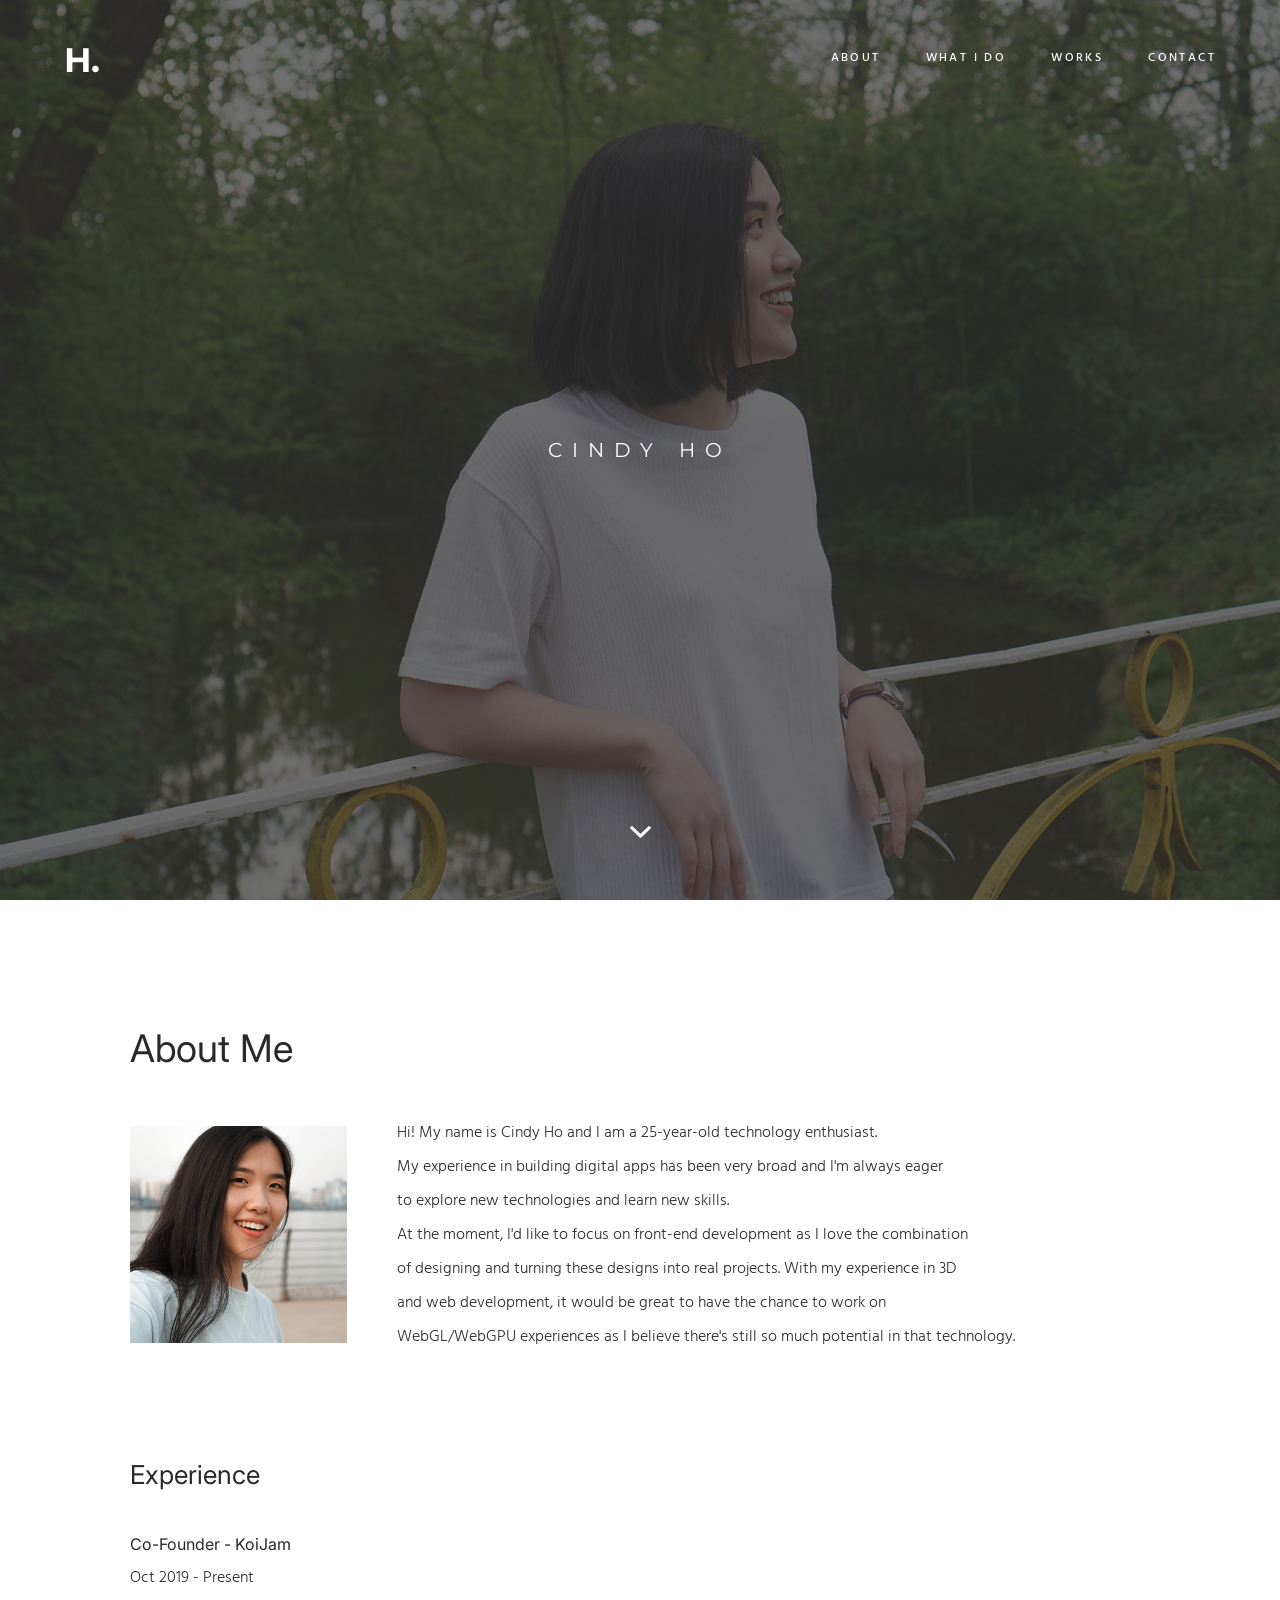
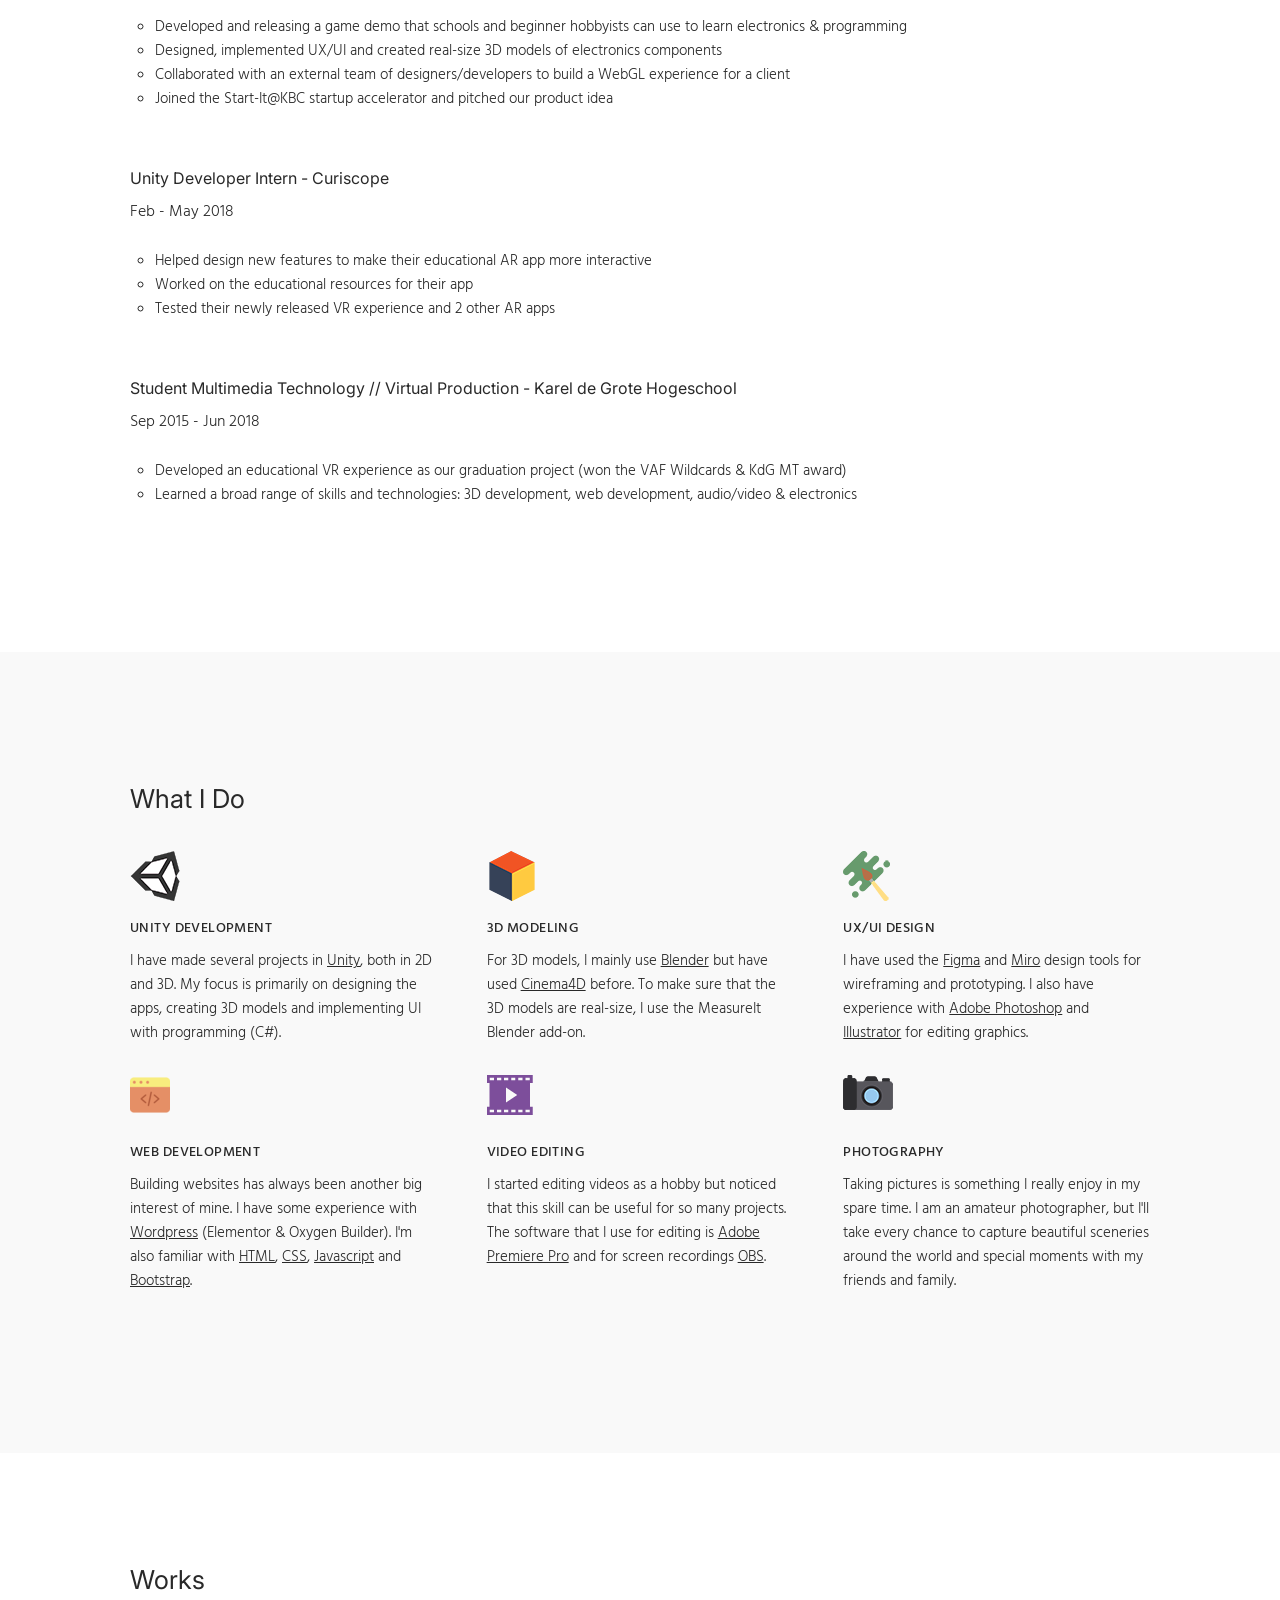
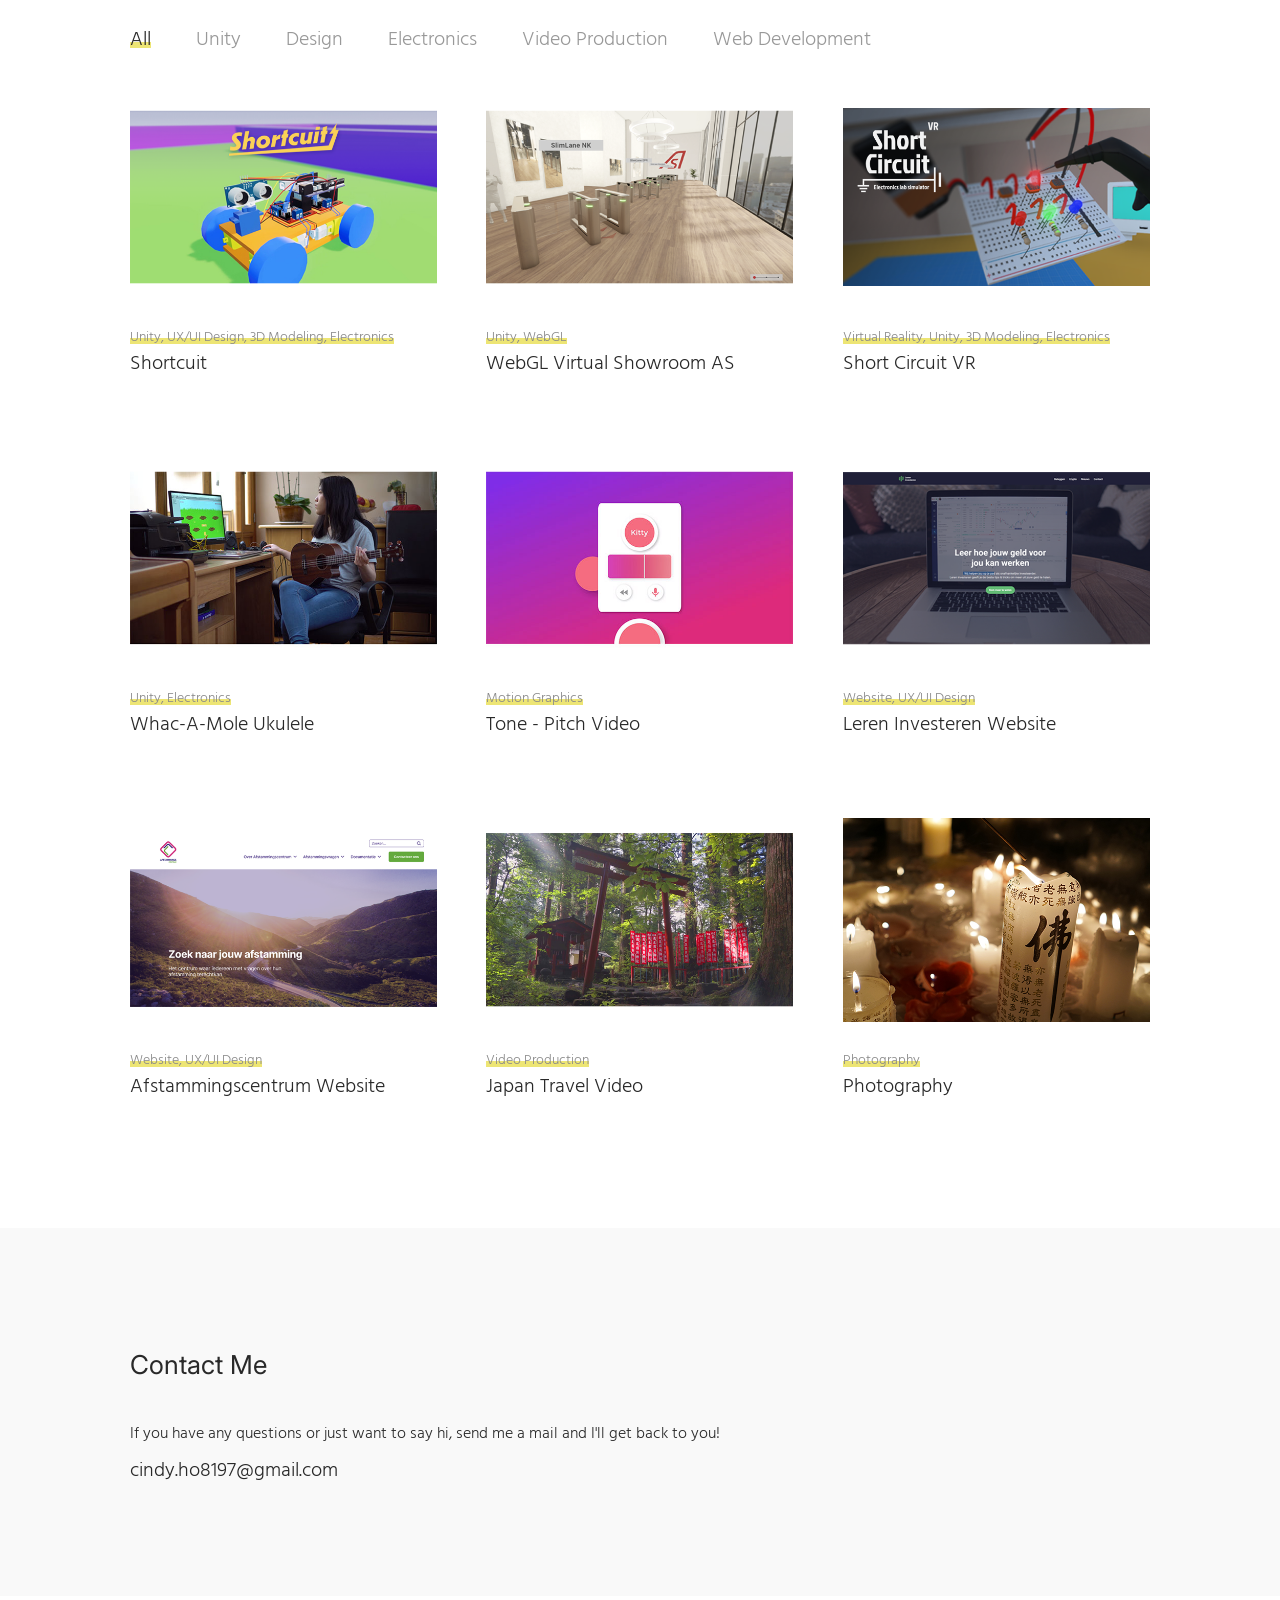
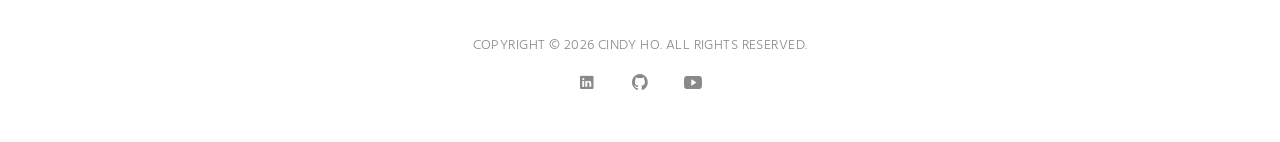
==== index.html @ d9cb97c3 "Edit image names and showroom image size" ====
<!DOCTYPE html>
<html lang="en">
  <head>
    <!-- Block Search indexing -->
    <meta name="robots" content="noindex" />
    <!-- Basic -->
    <meta http-equiv="Content-Type" content="text/html; charset=utf-8" />
    <title>Cindy Ho - Portfolio</title>
    <meta name="description" content="" />
    <meta name="keywords" content="" />

    <!-- Mobile Specific Metas -->
    <meta
      name="viewport"
      content="width=device-width, initial-scale=1, maximum-scale=1, user-scalable=no"
    />

    <!-- Load Fonts -->
    <link
      href="https://fonts.googleapis.com/css?family=Hind:300,400,500,600,700%7CMontserrat:400,700%7CInter:400,500,600,700,800"
      rel="stylesheet"
    />

    <!-- CSS -->
    <link rel="stylesheet" href="css/basic.css" />
    <link rel="stylesheet" href="css/layout.css" />
    <link rel="stylesheet" href="css/blogs.css" />
    <link rel="stylesheet" href="css/ionicons.css" />
    <link rel="stylesheet" href="css/magnific-popup.css" />
    <link rel="stylesheet" href="css/animate.css" />
    <link rel="stylesheet" href="css/carousel.css" />

    <!--[if lt IE 9]>
      <script src="http://css3-mediaqueries-js.googlecode.com/svn/trunk/css3-mediaqueries.js"></script>
      <script src="http://html5shim.googlecode.com/svn/trunk/html5.js"></script>
    <![endif]-->

    <!-- Favicon -->
    <link rel="shortcut icon" href="images/favicons/favicon.ico" />
  </head>

  <body>
    <!-- Page -->
    <div class="page">
      <!-- Preloader -->
      <div class="preloader">
        <div class="centrize full-width">
          <div class="vertical-center">
            <div class="spinner">
              <div class="double-bounce1"></div>
              <div class="double-bounce2"></div>
            </div>
          </div>
        </div>
      </div>

      <header class="header">
        <div class="fw">
          <div class="logo">
            <a href="#">H.</a>
          </div>
          <a href="#" class="menu-btn"><span></span></a>
          <div class="top-menu">
            <ul>
              <li><a href="#about-section">About</a></li>
              <li><a href="#services-section">What I Do</a></li>
              <li><a href="#works-section">Works</a></li>
              <li><a href="#contact-section">Contact</a></li>
            </ul>
            <a href="#" class="close"></a>
          </div>
        </div>
      </header>

      <!-- Container -->
      <div class="container">
        <!-- Section Started -->
        <div class="section started">
          <div
            class="slide"
            style="background-image: url(images/hero-image-overlay.jpg)"
          ></div>
          <div class="centrize full-width">
            <div class="vertical-center">
              <div class="st-title align-center">
                <div>
                  <p style="color: white">Cindy Ho</p>
                </div>
              </div>
            </div>
          </div>
          <a href="#" class="mouse-btn"
            ><i class="icon ion ion-chevron-down"></i
          ></a>
        </div>

        <!-- Section About -->
        <div class="section about align-left" id="about-section">
          <div class="fw">
            <div class="text-box">
              <h1 class="animated">About Me</h1>
            </div>
            <div class="bts">
              <div class="row">
                <div class="col col-m-12 col-t-3 col-d-3">
                  <div class="animated">
                    <img src="images/profile-picture.jpg" class="profile-pic" />
                  </div>
                </div>
                <div class="col col-m-12 col-t-9 col-d-9">
                  <div class="animated">
                    <p>
                      Hi! My name is Cindy Ho and I am a 25-year-old technology
                      enthusiast. <br />My experience in building digital apps
                      has been very broad and I'm always eager <br />
                      to explore new technologies and learn new skills. <br />
                      At the moment, I'd like to focus on front-end development
                      as I love the combination <br />of designing and turning
                      these designs into real projects. With my experience in 3D
                      <br />
                      and web development, it would be great to have the chance
                      to work on <br />WebGL/WebGPU experiences as I believe
                      there's still so much potential in that technology.
                      <!--I believe there's still so much potential in 3D web
                      experiences and I can't wait to see what awesome projects
                      will be created!-->
                    </p>
                    <!--<a href="#" class="btn extra animated" target="_blank">View Resume</a>-->
                  </div>
                </div>
              </div>
            </div>
          </div>
        </div>

        <div class="section align-left" id="experience-section">
          <div class="fw">
            <div class="titles animated">
              <div class="title">Experience</div>
              <div class="experience-block">
                <h6>Co-Founder - KoiJam</h6>
                <p class="experience-year">Oct 2019 - Present</p>
                <ul class="experience-list">
                  <li>
                    Developed and releasing a game demo that schools and
                    beginner hobbyists can use to learn electronics &
                    programming
                  </li>
                  <li>
                    Designed, implemented UX/UI and created real-size 3D models
                    of electronics components
                  </li>
                  <li>
                    Collaborated with an external team of designers/developers
                    to build a WebGL experience for a client
                  </li>
                  <li>
                    Joined the Start-It@KBC startup accelerator and pitched our
                    product idea
                  </li>
                </ul>
              </div>
              <div class="experience-block">
                <h6>Unity Developer Intern - Curiscope</h6>
                <p class="experience-year">Feb - May 2018</p>
                <ul class="experience-list">
                  <li>
                    Helped design new features to make their educational AR app
                    more interactive
                  </li>
                  <li>Worked on the educational resources for their app</li>
                  <li>
                    Tested their newly released VR experience and 2 other AR
                    apps
                  </li>
                </ul>
              </div>
              <div class="experience-block">
                <h6>
                  Student Multimedia Technology // Virtual Production - Karel de
                  Grote Hogeschool
                </h6>
                <p class="experience-year">Sep 2015 - Jun 2018</p>
                <ul class="experience-list">
                  <li>
                    Developed an educational VR experience as our graduation
                    project (won the VAF Wildcards & KdG MT award)
                  </li>
                  <li>
                    Learned a broad range of skills and technologies: 3D
                    development, web development, audio/video & electronics
                  </li>
                </ul>
              </div>
            </div>
          </div>
        </div>

        <!-- Section Services -->
        <div class="section services gray align-left" id="services-section">
          <div class="fw">
            <div class="titles animated">
              <div class="title">What I Do</div>
            </div>
            <div class="row">
              <div class="col col-m-12 col-t-6 col-d-4">
                <div class="service-item animated">
                  <div class="circle"><img src="images/icons/unity.png" /></div>
                  <div class="name">Unity Development</div>
                  <p>
                    I have made several projects in
                    <span class="underline">Unity</span>, both in 2D and 3D. My
                    focus is primarily on designing the apps, creating 3D models
                    and implementing UI with programming (C#).
                  </p>
                </div>
              </div>
              <div class="col col-m-12 col-t-6 col-d-4">
                <div class="service-item animated">
                  <div class="circle"><img src="images/icons/3D.png" /></div>
                  <div class="name">3D Modeling</div>
                  <p>
                    For 3D models, I mainly use
                    <span class="underline">Blender</span> but have used
                    <span class="underline">Cinema4D</span> before. To make sure
                    that the 3D models are real-size, I use the MeasureIt
                    Blender add-on.
                  </p>
                </div>
              </div>
              <div class="col col-m-12 col-t-6 col-d-4">
                <div class="service-item animated">
                  <div class="circle">
                    <img src="images/icons/graphic.png" />
                  </div>
                  <div class="name">UX/UI Design</div>
                  <p>
                    I have used the <span class="underline">Figma</span> and
                    <span class="underline">Miro</span> design tools for
                    wireframing and prototyping. I also have experience with
                    <span class="underline">Adobe Photoshop</span> and
                    <span class="underline">Illustrator</span>
                    for editing graphics.
                  </p>
                </div>
              </div>
              <div class="col col-m-12 col-t-6 col-d-4">
                <div class="service-item animated">
                  <div class="circle">
                    <img src="images/icons/web-development.png" />
                  </div>
                  <div class="name">Web Development</div>
                  <p>
                    Building websites has always been another big interest of
                    mine. I have some experience with
                    <span class="underline">Wordpress</span>
                    (Elementor & Oxygen Builder). I'm also familiar with
                    <span class="underline">HTML</span>,
                    <span class="underline">CSS</span>,
                    <span class="underline">Javascript</span> and
                    <span class="underline">Bootstrap</span>.
                  </p>
                  <br />
                  <br />
                </div>
              </div>
              <div class="col col-m-12 col-t-6 col-d-4">
                <div class="service-item animated">
                  <div class="circle">
                    <img src="images/icons/video-editing.png" />
                  </div>
                  <div class="name">Video Editing</div>
                  <p>
                    I started editing videos as a hobby but noticed that this
                    skill can be useful for so many projects. The software that
                    I use for editing is
                    <span class="underline">Adobe Premiere Pro</span> and for
                    screen recordings <span class="underline">OBS</span>.
                  </p>
                </div>
              </div>
              <div class="col col-m-12 col-t-6 col-d-4">
                <div class="service-item animated">
                  <div class="circle">
                    <img src="images/icons/camera.png" />
                  </div>
                  <div class="name">Photography</div>
                  <p>
                    Taking pictures is something I really enjoy in my spare
                    time. I am an amateur photographer, but I'll take every
                    chance to capture beautiful sceneries around the world and
                    special moments with my friends and family.
                  </p>
                </div>
              </div>
            </div>
          </div>
        </div>

        <!-- Portfolio -->
        <div class="section works align-left" id="works-section">
          <div class="fw">
            <div class="titles animated">
              <div class="title">Works</div>
            </div>
            <div class="filters animated">
              <div class="f_btn active">
                <label
                  ><input
                    type="radio"
                    name="fl_radio"
                    value="box-item"
                  />All</label
                >
              </div>
              <div class="f_btn">
                <label
                  ><input
                    type="radio"
                    name="fl_radio"
                    value="f-unity"
                  />Unity</label
                >
              </div>
              <div class="f_btn">
                <label
                  ><input
                    type="radio"
                    name="fl_radio"
                    value="f-design"
                  />Design</label
                >
              </div>
              <div class="f_btn">
                <label
                  ><input
                    type="radio"
                    name="fl_radio"
                    value="f-electronics"
                  />Electronics</label
                >
              </div>
              <div class="f_btn">
                <label
                  ><input type="radio" name="fl_radio" value="f-video" />Video
                  Production</label
                >
              </div>
              <div class="f_btn">
                <label
                  ><input type="radio" name="fl_radio" value="f-website" />Web
                  Development</label
                >
              </div>
            </div>
            <div class="row box-items">
              <!--Shortcuit-->
              <div
                class="col col-m-12 col-t-5 col-d-4 box-item f-unity f-design f-modeling f-electronics"
              >
                <div class="item animated">
                  <div class="desc">
                    <div class="image">
                      <a href="#popup-shortcuit" class="has-popup"
                        ><img
                          src="images/works/shortcuit-main.png"
                          alt="obstacle avoiding robot car"
                      /></a>
                    </div>
                    <div class="category">
                      Unity, UX/UI Design, 3D Modeling, Electronics
                    </div>
                    <div class="name">
                      <a href="#popup-shortcuit" class="has-popup">Shortcuit</a>
                    </div>
                  </div>
                </div>
                <div id="popup-shortcuit" class="popup-box mfp-fade mfp-hide">
                  <div class="content">
                    <div class="video-container image">
                      <iframe
                        src="https://www.youtube.com/embed/u-RODJyxBW0"
                        frameborder="0"
                      ></iframe>
                    </div>
                    <div class="desc">
                      <div class="category">
                        Unity, UX/UI Design, 3D Modeling, Electronics
                      </div>
                      <h4>Shortcuit</h4>
                      <p>
                        An educational sandbox game to learn electronics and
                        programming. <br />The game simulates electronics and
                        the Arduino microcontroller which allow you to create
                        your own projects virtually. <br />
                        Project is made in Unity and 3D models in Blender.
                      </p>
                      <a
                        href="https://www.kickstarter.com/projects/koijam/shortcuit-game-to-learn-electronics-and-arduino-programming"
                        target="_blank"
                        class="btn-overlay"
                        ><img src="images/icons/link.png" alt="youtube logo"
                      /></a>
                    </div>
                  </div>
                </div>
              </div>

              <!--Showroom AS-->
              <div class="col col-m-12 col-t-5 col-d-4 box-item f-unity">
                <div class="item animated">
                  <div class="desc">
                    <div class="image">
                      <a href="#popup-showroom" class="has-popup"
                        ><img
                          src="images/works/showroom-main-1.png"
                          alt="screenshot of virtual showroom lobby"
                      /></a>
                    </div>
                    <div class="category">Unity, WebGL</div>
                    <div class="name">
                      <a href="#popup-showroom" class="has-popup"
                        >WebGL Virtual Showroom AS</a
                      >
                    </div>
                  </div>
                </div>
                <div id="popup-showroom" class="popup-box mfp-fade mfp-hide">
                  <div class="content">
                    <!-- Start Carousel -->
                    <div class="rslides_container image">
                      <ul class="rslides" id="slider-showroom">
                        <li>
                          <img
                            src="images/works/showroom-1.PNG"
                            alt="lobby of the showroom"
                          />
                        </li>
                        <li>
                          <img
                            src="images/works/showroom-2.PNG"
                            alt="pedestrian products room"
                          />
                        </li>
                        <li>
                          <img
                            src="images/works/showroom-3.PNG"
                            alt="vehicle products"
                          />
                        </li>
                      </ul>
                    </div>
                    <!-- End Carousel -->
                    <div class="desc">
                      <div class="category">Unity, WebGL</div>
                      <h4>WebGL Virtual Showroom AS</h4>
                      <p>
                        Implemented the 3D models, UI and environment of the
                        WebGL experience. Also helped program the security gate
                        interactions.
                      </p>
                      <a
                        href="https://showroom.automatic-systems.com/"
                        target="_blank"
                        class="btn-overlay"
                        ><img src="images/icons/link.png" alt="link logo"
                      /></a>
                    </div>
                  </div>
                </div>
              </div>

              <!--Short Circuit VR-->
              <div
                class="col col-m-12 col-t-5 col-d-4 box-item f-design f-unity f-vr f-modeling f-electronics"
              >
                <div class="item animated">
                  <div class="desc">
                    <div class="image">
                      <a href="#popup-12" class="has-popup"
                        ><img
                          src="images/works/scvr-main.png"
                          alt="short circuit vr main header"
                      /></a>
                    </div>
                    <div class="category">
                      Virtual Reality, Unity, 3D Modeling, Electronics
                    </div>
                    <div class="name">
                      <a href="#popup-12" class="has-popup">Short Circuit VR</a>
                    </div>
                  </div>
                </div>
                <div id="popup-12" class="popup-box mfp-fade mfp-hide">
                  <div class="content">
                    <div class="video-container image">
                      <iframe
                        src="https://www.youtube.com/embed/wRch__qjyVM"
                        frameborder="0"
                        allow="autoplay; encrypted-media"
                        allowfullscreen
                      ></iframe>
                    </div>
                    <div class="desc">
                      <div class="category">
                        Virtual Reality, Unity, 3D Modeling, Electronics
                      </div>
                      <h4>Short Circuit VR</h4>
                      <p>
                        Our final project for my bachelor's degree Mutlimedia
                        Technology. <br />An electronics lab simulator in VR
                        where you can learn basic electronics. <br />This
                        project won the KdG MT Award and VAF Wildcards.
                      </p>
                      <a
                        href="https://www.youtube.com/watch?v=wRch__qjyVM"
                        target="_blank"
                        class="btn-overlay"
                        ><img
                          src="images/icons/youtube.png"
                          alt="youtube link logo"
                      /></a>
                    </div>
                  </div>
                </div>
              </div>

              <!--Whac-a-mole Ukulele-->
              <div
                class="col col-m-12 col-t-5 col-d-4 box-item f-unity f-electronics"
              >
                <div class="item animated">
                  <div class="desc">
                    <div class="image">
                      <a href="#popup-ukulele" class="has-popup"
                        ><img
                          src="images/works/whac-a-mole-ukelele.jpg"
                          alt="whac-a-mole with ukelele as controller"
                      /></a>
                    </div>
                    <div class="category">Unity, Electronics</div>
                    <div class="name">
                      <a href="#popup-ukulele" class="has-popup"
                        >Whac-A-Mole Ukulele</a
                      >
                    </div>
                  </div>
                </div>
                <div id="popup-ukulele" class="popup-box mfp-fade mfp-hide">
                  <div class="content">
                    <div class="video-container image">
                      <iframe
                        src="https://www.youtube.com/embed/qykoBwzMkyo"
                        frameborder="0"
                        allow="autoplay; encrypted-media"
                        allowfullscreen
                      ></iframe>
                    </div>
                    <div class="desc">
                      <div class="category">Unity, Electronics</div>
                      <h4>Whac-A-Mole Ukulele</h4>
                      <p>
                        Project where I use the Arduino UNO and connect it to a
                        whac-a-mole game in Unity. The controller of the game is
                        an ukelele. The Arduino UNO detects the
                        notes(frequencies) of the ukelele and the notes will be
                        used as the input of the game.
                      </p>
                      <a
                        href="https://github.com/cindyho97/whac-a-mole-ukulele"
                        target="_blank"
                        class="btn-overlay"
                        ><img src="images/icons/github.png" alt="github logo"
                      /></a>
                    </div>
                  </div>
                </div>
              </div>

              <!--Tone Pitch Video-->
              <div
                class="col col-m-12 col-t-4 col-d-4 box-item f-design f-video"
              >
                <div class="item animated">
                  <div class="desc">
                    <div class="image">
                      <a href="#popup-tone" class="has-popup"
                        ><img
                          src="images/works/tone.jpg"
                          alt="screenshot of a speech bubble in tone video"
                      /></a>
                    </div>
                    <div class="category">Motion Graphics</div>
                    <div class="name">
                      <a href="#popup-tone" class="has-popup"
                        >Tone - Pitch Video</a
                      >
                    </div>
                  </div>
                </div>
                <div id="popup-tone" class="popup-box mfp-fade mfp-hide">
                  <div class="content">
                    <div class="video-container image">
                      <iframe
                        src="https://www.youtube.com/embed/RYUtJMXjxCU"
                        frameborder="0"
                        allow="autoplay; encrypted-media"
                        allowfullscreen
                      ></iframe>
                    </div>
                    <div class="desc">
                      <div class="category">Motion Graphics</div>
                      <h4>Tone - Pitch Video</h4>
                      <p>
                        A pitch video for our voice based dating app as a part
                        of the Creative Technologies and Entrepeneurship
                        programme. This video is made in After Effects.
                      </p>
                      <a
                        href="https://youtu.be/RYUtJMXjxCU"
                        target="_blank"
                        class="btn-overlay"
                        ><img src="images/icons/youtube.png" alt="youtube logo"
                      /></a>
                    </div>
                  </div>
                </div>
              </div>

              <!--Leren Investeren Website-->
              <div
                class="col col-m-12 col-t-5 col-d-4 box-item f-design f-website"
              >
                <div class="item animated">
                  <div class="desc">
                    <div class="image">
                      <a href="#popup-investeren" class="has-popup"
                        ><img
                          src="images/works/leren-investeren-main-1.png"
                          alt="front page of the mockup"
                      /></a>
                    </div>
                    <div class="category">Website, UX/UI Design</div>
                    <div class="name">
                      <a href="#popup-investeren" class="has-popup"
                        >Leren Investeren Website</a
                      >
                    </div>
                  </div>
                </div>
                <div id="popup-investeren" class="popup-box mfp-fade mfp-hide">
                  <div class="content">
                    <div class="rslides_container image">
                      <ul class="rslides" id="slider-investeren">
                        <li>
                          <img
                            src="images/works/leren-investeren-1.PNG"
                            alt="screenshot of homepage leren investeren website"
                          />
                        </li>
                        <li>
                          <img
                            src="images/works/leren-investeren-2.PNG"
                            alt="screenshot of blog posts with a certain category"
                          />
                        </li>
                        <li>
                          <img
                            src="images/works/leren-investeren-3.PNG"
                            alt="screenshot of blog post page"
                          />
                        </li>
                      </ul>
                    </div>

                    <!-- End Carousel -->
                    <div class="desc">
                      <div class="category">Website, UX/UI Design</div>
                      <h4>Leren Investeren Website</h4>
                      <p>
                        A blog website that has tips to help you start learn
                        investing. This website is made with a blog theme and
                        Elementor. I also did the branding and designing.
                      </p>
                      <a
                        href="https://leren-investeren.com/"
                        target="_blank"
                        class="btn-overlay"
                        ><img
                          src="images/icons/link.png"
                          alt="website link logo"
                      /></a>
                    </div>
                  </div>
                </div>
              </div>

              <!--Afstammingscentrum Website-->
              <div
                class="col col-m-12 col-t-5 col-d-4 box-item f-design f-website"
              >
                <div class="item animated">
                  <div class="desc">
                    <div class="image">
                      <a href="#popup-afstamming" class="has-popup"
                        ><img
                          src="images/works/afstammingscentrum-main.png"
                          alt="front page of the mockup"
                      /></a>
                    </div>
                    <div class="category">Website, UX/UI Design</div>
                    <div class="name">
                      <a href="#popup-afstamming" class="has-popup"
                        >Afstammingscentrum Website</a
                      >
                    </div>
                  </div>
                </div>
                <div id="popup-afstamming" class="popup-box mfp-fade mfp-hide">
                  <div class="content">
                    <div class="rslides_container image">
                      <ul class="rslides" id="slider-afstamming">
                        <li>
                          <img
                            src="images/works/afstammingscentrum-1.PNG"
                            alt="screenshot of homepage part 1"
                          />
                        </li>
                        <li>
                          <img
                            src="images/works/afstammingscentrum-2.PNG"
                            alt="screenshot of homepage part 2"
                          />
                        </li>
                      </ul>
                    </div>

                    <!-- End Carousel -->
                    <div class="desc">
                      <div class="category">Website, UX/UI Design</div>
                      <h4>Afstammingscentrum Website</h4>
                      <p>
                        Created wireframes and mockups of their home page to
                        improve the flow of the website. This prototype is made
                        in Figma.
                      </p>
                      <a
                        href="https://www.figma.com/proto/4nYrZEQ55xbILfiMaD32EV/Wireframes-%26-Mockups?node-id=1015%3A712&scaling=scale-down-width&page-id=1009%3A486&starting-point-node-id=1015%3A712"
                        target="_blank"
                        class="btn-overlay"
                        ><img
                          src="images/icons/link.png"
                          alt="website link logo"
                      /></a>
                    </div>
                  </div>
                </div>
              </div>

              <!--Japan Travel Video-->

              <div class="col col-m-12 col-t-4 col-d-4 box-item f-video">
                <div class="item animated">
                  <div class="desc">
                    <div class="image">
                      <a href="#popup-japan" class="has-popup"
                        ><img
                          src="images/works/japan-video.png"
                          alt="screenshot of a shrine from the japan video"
                      /></a>
                    </div>
                    <div class="category">Video Production</div>
                    <div class="name">
                      <a href="#popup-japan" class="has-popup"
                        >Japan Travel Video</a
                      >
                    </div>
                  </div>
                </div>
                <div id="popup-japan" class="popup-box mfp-fade mfp-hide">
                  <div class="content">
                    <a
                      href="https://www.youtube.com/watch?v=4hWAXAk9aZE"
                      target="_blank"
                    >
                      <div class="image">
                        <img
                          src="images/works/japan-video-youtube.png"
                          alt="thumbnail of japan travel video"
                        />
                      </div>
                    </a>
                    <div class="desc">
                      <div class="category">Video Production</div>
                      <h4>Japan Travel Video</h4>
                      <p>
                        A compilation of my trip with my friends in Japan. I did
                        the color grading and editing in Adobe Premiere Pro.
                      </p>
                      <a
                        href="https://www.youtube.com/4hWAXAk9aZE"
                        target="_blank"
                        class="btn-overlay"
                        ><img src="images/icons/youtube.png" alt="youtube logo"
                      /></a>
                    </div>
                  </div>
                </div>
              </div>

              <!--Photography-->
              <div class="col col-m-12 col-t-5 col-d-4 box-item">
                <div class="item animated">
                  <div class="desc">
                    <div class="image">
                      <a href="#popup-photos" class="has-popup"
                        ><img
                          src="images/works/korea-candles.png"
                          alt="candles that are lit"
                      /></a>
                    </div>
                    <div class="category">Photography</div>
                    <div class="name">
                      <a href="#popup-photos" class="has-popup">Photography</a>
                    </div>
                  </div>
                </div>
                <div id="popup-photos" class="popup-box mfp-fade mfp-hide">
                  <div class="content">
                    <!-- Start Carousel -->
                    <div class="rslides_container image">
                      <ul class="rslides" id="slider-photos">
                        <li>
                          <img
                            src="images/works/barcelona-beach.png"
                            alt="beach in Barcelona"
                          />
                        </li>
                        <li>
                          <img
                            src="images/works/japan-vending-machines.png"
                            alt="vending machines somewhere in Kyoto"
                          />
                        </li>
                        <li>
                          <img
                            src="images/works/korea-candles.png"
                            alt="candles in a Korean Temple"
                          />
                        </li>
                        <li>
                          <img
                            src="images/works/family-shot.png"
                            alt="family shot in Malmedy"
                          />
                        </li>

                        <li>
                          <img
                            src="images/works/giethoorn-netherlands.png"
                            alt="boat trip in Giethoorn Netherlands"
                          />
                        </li>
                        <!--
                        <li>
                          <img
                            src="images/works/croatia-plitvice-lake.png"
                            alt="Lake Plitvice in Croatia"
                          />
                        </li>-->
                      </ul>
                    </div>
                    <!-- End Carousel -->
                    <div class="desc">
                      <div class="category">Photography</div>
                      <h4>Photography</h4>
                      <p>
                        Some pictures that I took with my friends and family.
                        The camera that I use is a Sony Alpha a6300 with a Zeiss
                        16-70mm F/4.0 lens, my baby!
                      </p>
                    </div>
                  </div>
                </div>
              </div>
            </div>
            <div class="clear"></div>
          </div>
        </div>

        <!-- Section Contacts -->

        <div class="section contacts align-left gray" id="contact-section">
          <div class="fw">
            <div class="titles animated">
              <div class="title">Contact Me</div>
              <p>
                If you have any questions or just want to say hi, send me a mail
                and I'll get back to you!
              </p>
              <a href="mailto:cindy.ho8197@gmail.com">cindy.ho8197@gmail.com</a>
            </div>
            <!--
            <div class="contact-form">
              <form id="cform" method="POST">
                <div class="row">
                  <div class="col col-m-12 col-t-6 col-d-6 animated">
                    <div class="value">
                      <input
                        type="text"
                        name="name"
                        placeholder="Name *"
                        id="name"
                      />
                    </div>
                  </div>
                  <div class="col col-m-12 col-t-6 col-d-6 animated">
                    <div class="value">
                      <input
                        type="tel"
                        name="tel"
                        placeholder="Phone"
                        id="phone"
                      />
                    </div>
                  </div>
                  <div class="col col-m-12 col-t-6 col-d-6 animated">
                    <div class="value">
                      <input
                        type="email"
                        name="_replyto"
                        placeholder="Email *"
                        id="email"
                      />
                    </div>
                  </div>
                  <div class="col col-m-12 col-t-6 col-d-6 animated">
                    <div class="value">
                      <input
                        type="text"
                        name="_subject"
                        placeholder="Subject *"
                        id="subject"
                      />
                    </div>
                  </div>
                  <div class="col col-m-12 col-t-12 col-d-12 animated">
                    <div class="value">
                      <textarea
                        name="message"
                        placeholder="Message"
                        id="message"
                      ></textarea>
                    </div>
                  </div>
                  <input type="text" name="_gotcha" style="display: none" />
                  <div class="col col-m-12 col-t-12 col-d-12 animated">
                    <a id="submit-button" class="btn form-input"
                      >SEND MESSAGE</a
                    >
                  </div>
                </div>
              </form>
              <div id="popup" class="alert-success">
                <p>
                  Thanks, your message is sent successfully. I will contact you
                  as soon as possible!
                </p>
              </div>
            </div>
          --></div>
        </div>

        <!-- Footer -->
        <footer class="align-center">
          <div class="copy animated">
            Copyright &copy;
            <script type="text/javascript">
              var d = new Date();
              document.write(d.getFullYear());
            </script>
            Cindy Ho. All rights reserved.
          </div>
          <div class="st-soc animated">
            <a target="blank" href="https://be.linkedin.com/in/cindyho97"
              ><i class="icon ion ion-social-linkedin"></i
            ></a>
            <a target="blank" href="https://github.com/cindyho97"
              ><i class="icon ion ion-social-github"></i
            ></a>
            <a
              target="blank"
              href="https://www.youtube.com/channel/UCq6WkouW_e5Vw1eK9redz6A"
              ><i class="icon ion ion-social-youtube"></i
            ></a>
          </div>
        </footer>
      </div>
    </div>

    <!-- jQuery Scripts -->
    <script src="js/jquery.min.js"></script>
    <script src="js/jquery.validate.js"></script>
    <script src="js/masonry.pkgd.js"></script>
    <script src="js/imagesloaded.pkgd.js"></script>
    <script src="js/masonry-filter.js"></script>
    <script src="js/magnific-popup.js"></script>
    <script src="js/scrollreveal.js"></script>
    <script src="js/jquery.mb.YTPlayer.js"></script>
    <script src="js/particles.js"></script>
    <script src="js/typed.js"></script>
    <script src="js/contact-form.js"></script>

    <!-- Main Scripts -->
    <script src="js/main.js"></script>

    <!-- Image Carousel -->

    <script src="js/responsiveslides.min.js"></script>
    <script src="js/reload-slides-filter.js"></script>
    <script>
      /*Initialize sliders here first -> after filtering reload sliders again (check masonry-filter.js & reload-slides-filter.js*/
      /*Add new slider with #slider+nr > update slides in reload-slides-filter.js as well!*/

      $("#slider-showroom").responsiveSlides({
        auto: false,
        pager: true,
        nav: true,
        speed: 500,
        maxwidth: 800,
        namespace: "centered-btns",
      });

      $("#slider-photos").responsiveSlides({
        auto: false,
        pager: true,
        nav: true,
        speed: 500,
        maxwidth: 800,
        namespace: "centered-btns",
      });

      $("#slider-taiwan").responsiveSlides({
        auto: false,
        pager: true,
        nav: true,
        speed: 500,
        maxwidth: 800,
        namespace: "centered-btns",
      });

      $("#slider-investeren").responsiveSlides({
        auto: false,
        pager: true,
        nav: true,
        speed: 500,
        maxwidth: 800,
        namespace: "centered-btns",
      });

      $("#slider-afstamming").responsiveSlides({
        auto: false,
        pager: true,
        nav: true,
        speed: 500,
        maxwidth: 800,
        namespace: "centered-btns",
      });
    </script>
  </body>
</html>
---- css/basic.css ----
/**
*	Hendrie (HTML)
*	Copyright © Hendrie by beshleyua. All Rights Reserved.
**/

/* TABLE OF CONTENTS
	1. Basic
	2. Container
	3. Columns
	4. Typography
	5. Links
	6. Buttons
	7. Preloader
	8. Forms
	9. Lists
	10. Code
	11. Tables
	12. Alignment
	13. Text Formating
	14. Blockquote
	15. Animations
    16. Youtube Video
*/

/* 1. Basic */
html {
  margin-right: 0 !important;
}

body {
  margin: 0;
  padding: 0;
  border: none;
  font-family: "Hind", helvetica;
  font-size: 20px;
  color: #898989;
  background: #ffffff;
  line-height: 20px;
  letter-spacing: 0em;
  font-weight: 300;
}

.page {
  position: relative;
  overflow: hidden;
}

* {
  box-sizing: border-box;
  -webkit-box-sizing: border-box;
}

.clear {
  clear: both;
}

/* 2. Container */
.container {
  position: relative;
}

.fw {
  margin: 0 auto;
  position: relative;
  max-width: 1020px;
}

@media (max-width: 1079px) {
  .fw {
    padding: 0 5%;
    max-width: 100%;
  }
}

/* 3. Columns */
.row {
  margin: 0 -25px;
  padding: 0 0 50px 0;
  position: relative;
}

.row:last-child {
  padding: 0;
}

.row .col {
  padding: 0 25px;
}

@media (min-width: 1080px) {
  .row .col.col-d-12,
  .row .col.col-d-11,
  .row .col.col-d-10,
  .row .col.col-d-9,
  .row .col.col-d-8,
  .row .col.col-d-7,
  .row .col.col-d-6,
  .row .col.col-d-5,
  .row .col.col-d-4,
  .row .col.col-d-3,
  .row .col.col-d-2,
  .row .col.col-d-1 {
    float: left;
  }

  .row .col.col-d-12 {
    width: 99.996%;
  }

  .row .col.col-d-11 {
    width: 91.663%;
  }

  .row .col.col-d-10 {
    width: 83.333%;
  }

  .row .col.col-d-9 {
    width: 74.997%;
  }

  .row .col.col-d-8 {
    width: 66.664%;
  }

  .row .col.col-d-7 {
    width: 58.331%;
  }

  .row .col.col-d-6 {
    width: 49.998%;
  }

  .row .col.col-d-5 {
    width: 41.665%;
  }

  .row .col.col-d-4 {
    width: 33.332%;
  }

  .row .col.col-d-3 {
    width: 24.999%;
  }

  .row .col.col-d-2 {
    width: 16.666%;
  }

  .row .col.col-d-1 {
    width: 8.333%;
  }
}

@media (max-width: 1079px) {
  .row .col.col-t-12,
  .row .col.col-t-11,
  .row .col.col-t-10,
  .row .col.col-t-9,
  .row .col.col-t-8,
  .row .col.col-t-7,
  .row .col.col-t-6,
  .row .col.col-t-5,
  .row .col.col-t-4,
  .row .col.col-t-3,
  .row .col.col-t-2,
  .row .col.col-t-1 {
    float: left;
  }

  .row .col.col-t-12 {
    width: 99.996%;
  }

  .row .col.col-t-11 {
    width: 91.663%;
  }

  .row .col.col-t-10 {
    width: 83.333%;
  }

  .row .col.col-t-9 {
    width: 74.997%;
  }

  .row .col.col-t-8 {
    width: 66.664%;
  }

  .row .col.col-t-7 {
    width: 58.331%;
  }

  .row .col.col-t-6 {
    width: 49.998%;
  }

  .row .col.col-t-5 {
    width: 41.665%;
  }

  .row .col.col-t-4 {
    width: 33.332%;
  }

  .row .col.col-t-3 {
    width: 24.999%;
  }

  .row .col.col-t-2 {
    width: 16.666%;
  }

  .row .col.col-t-1 {
    width: 8.333%;
  }
}

@media (max-width: 720px) {
  .row .col.col-m-12,
  .row .col.col-m-11,
  .row .col.col-m-10,
  .row .col.col-m-9,
  .row .col.col-m-8,
  .row .col.col-m-7,
  .row .col.col-m-6,
  .row .col.col-m-5,
  .row .col.col-m-4,
  .row .col.col-m-3,
  .row .col.col-m-2,
  .row .col.col-m-1 {
    float: left;
  }

  .row .col.col-m-12 {
    width: 99.996%;
  }

  .row .col.col-m-11 {
    width: 91.663%;
  }

  .row .col.col-m-10 {
    width: 83.333%;
  }

  .row .col.col-m-9 {
    width: 74.997%;
  }

  .row .col.col-m-8 {
    width: 66.664%;
  }

  .row .col.col-m-7 {
    width: 58.331%;
  }

  .row .col.col-m-6 {
    width: 49.998%;
  }

  .row .col.col-m-5 {
    width: 41.665%;
  }

  .row .col.col-m-4 {
    width: 33.332%;
  }

  .row .col.col-m-3 {
    width: 24.999%;
  }

  .row .col.col-m-2 {
    width: 16.666%;
  }

  .row .col.col-m-1 {
    width: 8.333%;
  }
}

.row:after {
  content: "";
  display: block;
  clear: both;
}

/* 4. Typography */
h1,
h2,
h3,
h4,
h5,
h6 {
  margin: 28px 0;
  font-weight: 400;
  font-family: "Inter", helvetica;
  color: #292929;
}

@media (max-width: 1079px) {
  h1,
  h2,
  h3,
  h4,
  h5,
  h6 {
    margin: 0 0 28px 0;
  }
}

h1 {
  font-size: 38px;
  line-height: 50px;
}

@media (max-width: 1079px) {
  h1 {
    font-size: 28px;
    line-height: 40px;
  }
}

h2 {
  font-size: 32px;
  line-height: 58px;
}

@media (max-width: 1079px) {
  h2 {
    font-size: 30px;
    line-height: 38px;
  }
}

h3 {
  font-size: 28px;
  line-height: 52px;
}

@media (max-width: 1079px) {
  h3 {
    font-size: 26px;
    line-height: 33px;
  }
}

h4 {
  font-size: 24px;
  line-height: 46px;
}

@media (max-width: 1079px) {
  h4 {
    font-size: 26px;
    line-height: 34px;
  }
}

h5 {
  font-size: 20px;
  line-height: 40px;
}

@media (max-width: 1079px) {
  h5 {
    font-size: 20px;
    line-height: 28px;
  }
}

h6 {
  font-size: 18px;
  line-height: 34px;
}

@media (max-width: 1079px) {
  h6 {
    font-size: 14px;
    line-height: 22px;
  }
}

p {
  margin: 25px 0;
  padding: 0;
  font-size: 20px;
  color: #292929;
  line-height: 34px;
}

#contact-section p {
  font-size: 16px;
  margin-top: 0;
  margin-bottom: 10px;
}

@media (max-width: 1079px) {
  p {
    font-size: 17px;
    line-height: 30px;
  }
}

strong {
  font-weight: 500;
  color: #292929;
}

/* 5. Links */
a {
  color: #292929;
  text-decoration: none;
  opacity: 1;
  outline: none;
}

a:hover {
  text-decoration: none;
}

/* 6. Buttons */
a.btn,
.btn {
  padding: 2px 0 0 0;
  display: inline-block;
  vertical-align: top;
  font-size: 12px;
  color: #292929;
  letter-spacing: 0.2em;
  font-weight: 500;
  line-height: 12px;
  text-transform: uppercase;
  cursor: pointer;
  box-shadow: inset 0 -6px 0 #ede574;
  -moz-box-shadow: inset 0 -6px 0 #ede574;
  -webkit-box-shadow: inset 0 -6px 0 #ede574;
  -khtml-box-shadow: inset 0 -6px 0 #ede574;
  transition: all 0.4s ease 0s;
  -moz-transition: all 0.4s ease 0s;
  -webkit-transition: all 0.4s ease 0s;
  -o-transition: all 0.4s ease 0s;
}

a.btn:hover,
.btn:hover {
  box-shadow: inset 0 -14px 0 #ede574;
  -moz-box-shadow: inset 0 -14px 0 #ede574;
  -webkit-box-shadow: inset 0 -14px 0 #ede574;
  -khtml-box-shadow: inset 0 -14px 0 #ede574;
}
a.btn-overlay:hover,
.btn-overlay:hover {
  opacity: 0.75;
}

/* 7. Preloader */
.preloader {
  position: fixed;
  top: 0;
  left: 0;
  width: 100%;
  height: 100%;
  text-align: center;
  background: #ffffff;
  z-index: 1000;
}

.preloader .spinner {
  width: 40px;
  height: 40px;
  display: inline-block;
  position: relative;
}

.preloader .spinner .double-bounce1,
.preloader .spinner .double-bounce2 {
  width: 100%;
  height: 100%;
  background: #ede574;
  opacity: 0.8;
  position: absolute;
  top: 0;
  left: 0;
  -webkit-animation: sk-bounce 2s infinite ease-in-out;
  animation: sk-bounce 2s infinite ease-in-out;
  border-radius: 50%;
  -moz-border-radius: 50%;
  -webkit-border-radius: 50%;
  -khtml-border-radius: 50%;
}

.preloader .spinner .double-bounce2 {
  -webkit-animation-delay: -1s;
  animation-delay: -1s;
}

/* 8. Forms */
input,
textarea,
button {
  margin: 0 0 25px 0;
  padding: 0;
  display: block;
  width: 100%;
  height: 48px;
  font-size: 14px;
  color: #292929;
  letter-spacing: 0.03em;
  font-weight: 500;
  -webkit-appearance: none;
  -moz-appearance: none;
  resize: none;
  outline: 0;
  background: none;
  border: none;
  border-bottom: 1px solid rgba(0, 0, 0, 0.1);
  transition: all 0.4s ease 0s;
  -moz-transition: all 0.4s ease 0s;
  -webkit-transition: all 0.4s ease 0s;
  -o-transition: all 0.4s ease 0s;
}

input:focus,
textarea:focus,
button:focus {
  color: #292929;
  border-bottom: 1px solid #292929;
}

textarea {
  margin: 0 0 35px 0;
  padding: 20px 0;
  height: 120px;
}

button {
  width: auto;
  display: inline-block;
  vertical-align: top;
  border: none;
  cursor: pointer;
}

label,
legend {
  display: block;
  padding-bottom: 10px;
  font-family: "Hind", helvetica;
  font-size: 20px;
}

fieldset {
  border-width: 0;
  padding: 0;
}

input[type="checkbox"],
input[type="radio"] {
  display: inline;
}

::-webkit-input-placeholder {
  color: #898989;
}

:-moz-placeholder {
  color: #898989;
}

::-moz-placeholder {
  color: #898989;
}

:-ms-input-placeholder {
  color: #898989;
}

input:focus::-webkit-input-placeholder,
textarea:focus::-webkit-input-placeholder {
  color: #292929;
}

input:focus:-moz-placeholder,
textarea:focus:-moz-placeholder {
  color: #292929;
}

input:focus::-moz-placeholder,
textarea:focus::-moz-placeholder {
  color: #292929;
}

input:focus:-ms-input-placeholder,
textarea:focus:-ms-input-placeholder {
  color: #292929;
}

label.error {
  display: none !important;
}

input.error::-moz-placeholder,
textarea.error::-moz-placeholder {
  color: red;
}

input.error:-moz-placeholder,
textarea.error:-moz-placeholder {
  color: red;
}

input.error:-ms-input-placeholder,
textarea.error:-ms-input-placeholder {
  color: red;
}

input.error::-webkit-input-placeholder,
textarea.error::-webkit-input-placeholder {
  color: red;
}

/* 9. Lists */
ol,
ul {
  list-style: none;
  margin-top: 0px;
  margin-bottom: 0px;
  padding-left: 0px;
}

ul ul,
ul ol,
ol ol,
ol ul {
  margin-bottom: 0px;
}

li {
  margin-bottom: 0px;
}

/* 10. Code */
code {
  background: #f9f9f9;
  font-size: 16px;
  font-family: "Hind", helvetica;
  margin: 20px 0;
  padding: 10px 20px;
}

/* 11. Tables */
table {
  width: 100%;
  margin: 30px 0;
  padding: 0;
  border-collapse: collapse;
}

th {
  font-weight: 500;
  border: none;
  border-bottom: 1px solid #f9f9f9;
  color: #292929;
  padding: 12px 15px;
  text-align: left;
}

td {
  border: none;
  border-bottom: 1px solid #f9f9f9;
  padding: 12px 15px;
  text-align: left;
  color: #898989;
}

/* 12. Alignment */
.align-center {
  text-align: center !important;
}

.align-right {
  text-align: right !important;
}

.align-left {
  text-align: left !important;
}

.pull-right {
  float: right !important;
}

.pull-left {
  float: left !important;
}

.pull-none {
  float: none !important;
}

.full-width {
  max-width: 100% !important;
  width: 100% !important;
}

.full-max-width {
  max-width: 100% !important;
  width: auto !important;
}

.centrize {
  display: table !important;
  table-layout: fixed !important;
  height: 100% !important;
  position: relative !important;
}

.vertical-center {
  display: table-cell !important;
  vertical-align: middle !important;
}

/* 13. Text Formating */
.text-uppercase {
  text-transform: uppercase !important;
}

.text-lowercase {
  text-transform: lowercase !important;
}

.text-capitalize {
  text-transform: capitalize !important;
}

.text-regular {
  font-weight: 400 !important;
}

.text-bold {
  font-weight: 700 !important;
}

.text-italic {
  font-style: italic !important;
}

.underline {
  text-decoration-line: underline;
}

/* 14. Blockquote */
blockquote {
  font-family: "Hind", helvetica;
}

/* 15. Animations */
/* Mouse Button */
@keyframes mouse-anim {
  0% {
    top: 0px;
  }

  50% {
    top: 10px;
  }

  100% {
    top: 0px;
  }
}

/* 16. Youtube Video */
.video-container {
  position: relative;
  padding-bottom: 56.25%;
  padding-top: 30px;
  height: 0;
  overflow: hidden;
}

.video-container iframe,
.video-container object,
.video-container embed {
  position: absolute;
  top: 0;
  left: 0;
  width: 100%;
  height: 100%;
}
---- css/layout.css ----
/**
*	Hendrie (HTML)
*	Copyright © Hendrie by beshleyua. All Rights Reserved.
**/

/* TABLE OF CONTENTS
	1. Header
	2. Section
	3. Started
	4. About
	5. Services
	6. Portfolio
	7. Contacts
	8. Footer
	9. Popups
*/

/* 1. Header */
.header {
  padding: 50px 0;
  position: fixed;
  top: 0;
  left: 0;
  width: 100%;
  z-index: 20;
  opacity: 1;
  visibility: visible;
  transition: all 0.4s ease 0s;
  -moz-transition: all 0.4s ease 0s;
  -webkit-transition: all 0.4s ease 0s;
  -o-transition: all 0.4s ease 0s;
}

.header.filled {
  padding: 35px 0;
  background: #ffffff;
  opacity: 1;
  visibility: visible;
  box-shadow: 0 25px 50px rgba(0, 0, 0, 0.045);
  -moz-box-shadow: 0 25px 50px rgba(0, 0, 0, 0.045);
  -webkit-box-shadow: 0 25px 50px rgba(0, 0, 0, 0.045);
  -khtml-box-shadow: 0 25px 50px rgba(0, 0, 0, 0.045);
}

@media (max-width: 1079px) {
  .header.filled {
    padding: 30px 0;
  }
}

.header.filled .logo a {
  color: #292929;
}

.header.filled .menu-btn span {
  background: #292929;
}

.header.filled .menu-btn span:before,
.header.filled .menu-btn span:after {
  background: #292929;
}

.header.filled .top-menu ul li a {
  color: #292929;
}

@media (max-width: 1079px) {
  .header {
    padding: 30px 0;
  }
}

.header .fw {
  padding: 0 5%;
  max-width: 100%;
}

.header .logo {
  float: left;
  font-family: "Montserrat", helvetica;
  font-size: 34px;
  font-weight: 700;
}

.header .logo a {
  color: #ffffff;
}

.header .menu-btn {
  position: relative;
  float: right;
  display: none;
  width: 24px;
  height: 24px;
  transition: all 0.4s ease 0s;
  -moz-transition: all 0.4s ease 0s;
  -webkit-transition: all 0.4s ease 0s;
  -o-transition: all 0.4s ease 0s;
}

@media (max-width: 1079px) {
  .header .menu-btn {
    display: block;
  }
}

.header .menu-btn span {
  margin-top: -1px;
  position: absolute;
  top: 50%;
  left: 0;
  width: 100%;
  height: 2px;
  background: #ffffff;
  transition: all 0.4s ease 0s;
  -moz-transition: all 0.4s ease 0s;
  -webkit-transition: all 0.4s ease 0s;
  -o-transition: all 0.4s ease 0s;
}

.header .menu-btn span:before,
.header .menu-btn span:after {
  content: "";
  position: absolute;
  left: 0;
  top: -8px;
  width: 100%;
  height: 2px;
  background: #ffffff;
  transition: all 0.4s ease 0s;
  -moz-transition: all 0.4s ease 0s;
  -webkit-transition: all 0.4s ease 0s;
  -o-transition: all 0.4s ease 0s;
}

.header .menu-btn span:after {
  top: auto;
  bottom: -8px;
}

.header .menu-btn.active {
  margin-right: 225px;
}

.header .menu-btn.active span {
  background: none;
}

.header .menu-btn.active span:before {
  top: 0;
  transform: rotate(45deg);
  -webkit-transform: rotate(45deg);
  -moz-transform: rotate(45deg);
  -o-transform: rotate(45deg);
}

.header .menu-btn.active span:after {
  bottom: 0;
  transform: rotate(-45deg);
  -webkit-transform: rotate(-45deg);
  -moz-transform: rotate(-45deg);
  -o-transform: rotate(-45deg);
}

.header .top-menu {
  float: right;
  transition: all 0.4s ease 0s;
  -moz-transition: all 0.4s ease 0s;
  -webkit-transition: all 0.4s ease 0s;
  -o-transition: all 0.4s ease 0s;
}

.header .top-menu.active {
  right: 0;
}

.header .top-menu ul li {
  margin-left: 40px;
  display: inline-block;
  vertical-align: top;
}

.header .top-menu ul li a {
  padding: 2px 0 0 0;
  position: relative;
  display: block;
  font-size: 12px;
  color: #ffffff;
  letter-spacing: 0.2em;
  font-weight: 500;
  line-height: 12px;
  text-transform: uppercase;
  box-shadow: inset 0 0 0 #ede574;
  -moz-box-shadow: inset 0 0 0 #ede574;
  -webkit-box-shadow: inset 0 0 0 #ede574;
  -khtml-box-shadow: inset 0 0 0 #ede574;
  transition: all 0.4s ease 0s;
  -moz-transition: all 0.4s ease 0s;
  -webkit-transition: all 0.4s ease 0s;
  -o-transition: all 0.4s ease 0s;
}

.header .top-menu ul li:hover a,
.header .top-menu ul li.active a {
  box-shadow: inset 0 -6px 0 #ede574;
  -moz-box-shadow: inset 0 -6px 0 #ede574;
  -webkit-box-shadow: inset 0 -6px 0 #ede574;
  -khtml-box-shadow: inset 0 -6px 0 #ede574;
}

@media (max-width: 1079px) {
  .header .top-menu {
    padding: 50px 30px;
    position: fixed;
    top: 0;
    right: -230px;
    width: 230px;
    height: 100%;
    background: #ffffff;
  }

  .header .top-menu ul li {
    margin-left: 0;
    margin-bottom: 15px;
    display: block;
  }

  .header .top-menu ul li a {
    display: inline-block;
    color: #292929;
  }

  .header .top-menu .close {
    display: block;
  }
}

/* 2. Section */
#about-section {
  padding-bottom: 20px;
}

#experience-section {
  padding-top: 20px;
}

.section {
  padding: 95px 0;
  position: relative;
}

@media (max-width: 1079px) {
  .section {
    padding: 35px 0;
  }
}

@media (max-width: 720px) {
  .section {
    padding: 25px 0;
  }
}

.section.gray {
  padding: 115px 0;
  background: #f9f9f9;
}

@media (max-width: 1079px) {
  .section.gray {
    padding: 35px 0;
  }
}

@media (max-width: 720px) {
  .section.gray {
    padding: 25px 0;
  }
}

.section .titles .title {
  margin: 0 0 30px 0;
  font-family: "Inter", helvetica;
  color: #292929;
  font-size: 26px;
  line-height: 44px;
  font-weight: 400;
}

@media (max-width: 1079px) {
  .section .titles .title {
    font-size: 28px;
  }
}

/* 3. Started */
.section.started {
  padding: 0;
  background: #ede574;
}

.section.started .slide {
  position: absolute;
  top: 0;
  left: 0;
  width: 100%;
  height: 100%;
  background-position: center center;
  background-repeat: no-repeat;
  background-size: cover;
}

.section.started .st-title,
.section.started .typed-title,
.section.started .typed-cursor {
  margin: 20px 0 10px 0;
  font-size: 7.91666667vw;
  font-family: "Montserrat", helvetica;
  line-height: 7.91666667vw;
  color: #ffffff;
  font-weight: 400;
  letter-spacing: 0.1em;
  text-transform: uppercase;
  transition: all 0.4s ease 0s;
  -moz-transition: all 0.4s ease 0s;
  -webkit-transition: all 0.4s ease 0s;
  -o-transition: all 0.4s ease 0s;
}

@media (max-width: 720px) {
  .section.started .st-title,
  .section.started .typed-title,
  .section.started .typed-cursor {
    font-size: -1.08333333vw;
    font-weight: 700;
  }
}

.section.started .mouse-btn {
  margin-left: -10px;
  text-align: center;
  position: absolute;
  width: 20px;
  height: 40px;
  left: 50%;
  bottom: 40px;
}

.section.started .mouse-btn .icon {
  position: relative;
  top: 0px;
  font-size: 24px;
  color: #ffffff;
  animation: mouse-anim 1s ease-out 0s infinite;
}

/* 4. About */
.section.about .row {
  padding: 15px 0 45px 0;
}

@media (max-width: 1079px) {
  .section.about br {
    display: none;
  }
}
.profile-pic {
  max-height: 100%;
  max-width: 100%;
}

.section.about p {
  font-size: 16px;
  margin: 0 0 12px 0;
}

.section.about img {
  margin: 10px 0 20px 0;
}

/* 5. Services */
.section.services {
  padding: 125px 0 90px 0;
}

@media (max-width: 1079px) {
  .section.services {
    padding: 35px 0 25px 0;
  }
}

@media (max-width: 720px) {
  .section.services {
    padding: 25px 0 15px 0;
  }
}

.section.services .service-item {
  margin-bottom: 30px;
}

.section.services .service-item .circle {
  height: 48px;
}

.section.services .service-item .circle .icon {
  font-size: 44px;
  line-height: 48px;
  color: #292929;
}

.section.services .service-item .name {
  margin: 20px 0 10px 0;
  position: relative;
  font-size: 14px;
  color: #292929;
  letter-spacing: 0.03em;
  font-weight: 500;
  text-transform: uppercase;
}

.section.services .service-item p {
  margin: 0;
  font-size: 15px;
  line-height: 24px;
}

/*Experience Section*/

.experience-block h6 {
  margin-bottom: 0;
  font-size: 16px;
}

p.experience-year {
  margin: 0 0 20px 0;
  font-size: 16px;
}

.experience-block ul {
  margin-bottom: 50px;
}

.experience-block li {
  margin: 0 25px;
  font-size: 15px;
  line-height: 24px;
  color: #292929;
  list-style-type: circle;
}

@media (max-width: 720px) {
  .section.services .service-item {
    margin: 0 0 30px 0;
  }
}

/* 6. Portfolio */
.section.works {
  padding: 105px 0 10px 0;
}

@media (max-width: 1079px) {
  .section.works {
    padding: 35px 0 25px 0;
  }
}

@media (max-width: 720px) {
  .section.works {
    padding: 25px 0 15px 0;
  }
}

.section.works .filters {
  margin: 0 0 30px 0;
  font-size: 0;
}

.section.works .filters input {
  display: none;
}

.section.works .filters .f_btn {
  margin: 0 45px 0 0;
  position: relative;
  display: inline-block;
  vertical-align: top;
}

@media (max-width: 1079px) {
  .section.works .filters .f_btn {
    margin: 15px 30px 0 0;
  }
}

@media (max-width: 480px) {
  .section.works .filters .f_btn {
    margin: 0 30px 15px 0;
  }
}

.section.works .filters .f_btn label {
  padding: 0;
  position: relative;
  display: block;
  font-size: 20px;
  color: #999999;
  line-height: 16px;
  cursor: pointer;
  z-index: 2;
}

@media (max-width: 1079px) {
  .section.works .filters .f_btn label {
    font-size: 15px;
    line-height: 12px;
  }
}

.section.works .filters .f_btn.active label {
  color: #292929;
  box-shadow: inset 0 -6px 0 #ede574;
  -moz-box-shadow: inset 0 -6px 0 #ede574;
  -webkit-box-shadow: inset 0 -6px 0 #ede574;
  -khtml-box-shadow: inset 0 -6px 0 #ede574;
}

.box-items {
  position: relative;
}

.box-items .box-item {
  margin: 0 0 70px 0;
  position: relative;
}

.box-items .box-item:hover .desc {
  transform: translateY(-10px);
  -webkit-transform: translateY(-10px);
  -moz-transform: translateY(-10px);
  -o-transform: translateY(-10px);
}

@media (max-width: 1079px) {
  .box-items .box-item {
    margin: 0 0 30px 0;
  }
}

.box-items .box-item.video .image a:before {
  content: "\f4cc";
  position: absolute;
  top: 16px;
  right: 22px;
  display: inline-block;
  font-family: "Ionicons";
  speak: none;
  font-style: normal;
  font-weight: normal;
  font-variant: normal;
  text-transform: none;
  line-height: 1;
  -webkit-font-smoothing: antialiased;
  -moz-osx-font-smoothing: grayscale;
  font-size: 32px;
  color: #fff;
  z-index: 2;
}

.box-items .box-item .desc {
  transition: all 0.3s ease 0s;
  -moz-transition: all 0.3s ease 0s;
  -webkit-transition: all 0.3s ease 0s;
  -o-transition: all 0.3s ease 0s;
  transform: translateY(0px);
  -webkit-transform: translateY(0px);
  -moz-transform: translateY(0px);
  -o-transform: translateY(0px);
}

.box-items .box-item .image {
  position: relative;
}

.box-items .box-item .image a {
  position: relative;
  display: block;
  font-size: 0;
}

.box-items .box-item .image a img {
  position: relative;
  display: block;
  width: 100%;
  height: auto;
}

.box-items .box-item .category {
  margin: 20px 0 10px 0;
  display: inline-block;
  vertical-align: top;
  font-size: 14px;
  color: #898989;
  line-height: 12px;
  box-shadow: inset 0 -6px 0 #ede574;
  -moz-box-shadow: inset 0 -6px 0 #ede574;
  -webkit-box-shadow: inset 0 -6px 0 #ede574;
  -khtml-box-shadow: inset 0 -6px 0 #ede574;
}

@media (max-width: 1079px) {
  .box-items .box-item .category {
    font-size: 12px;
  }
}

.box-items .box-item .name {
  font-size: 20px;
}

@media (max-width: 1079px) {
  .box-items .box-item .name {
    font-size: 16px;
    line-height: 30px;
  }
}

/* 7. Contacts */

#message,
#name,
#email,
#phone,
#subject {
  font-family: "Hind", helvetica;
  font-weight: 400;
}
.alert-success {
  display: none;
}

.alert-success p {
  margin: 60px 0 30px 0;
  font-size: 26px;
  color: #292929;
}

#submit-button {
  margin-bottom: 25px;
}

/* 8. Footer */
footer {
  padding: 40px 0;
}

@media (max-width: 720px) {
  footer {
    padding: 10px 0;
  }
}

footer .copy {
  font-size: 14px;
  color: #898989;
  letter-spacing: 0.03em;
  text-transform: uppercase;
}

footer .st-soc {
  position: relative;
  margin: 10px 0 0 0;
}

footer .st-soc a {
  margin: 0 6px;
  position: relative;
  display: inline-block;
  vertical-align: top;
  overflow: hidden;
  width: 36px;
  height: 36px;
  line-height: 36px;
  text-align: center;
  transition: all 0.4s ease 0s;
  -moz-transition: all 0.4s ease 0s;
  -webkit-transition: all 0.4s ease 0s;
  -o-transition: all 0.4s ease 0s;
  border-radius: 36px;
  -moz-border-radius: 36px;
  -webkit-border-radius: 36px;
  -khtml-border-radius: 36px;
}

footer .st-soc a .icon {
  font-size: 18px;
  color: #898989;
  transition: all 0.4s ease 0s;
  -moz-transition: all 0.4s ease 0s;
  -webkit-transition: all 0.4s ease 0s;
  -o-transition: all 0.4s ease 0s;
}

footer .st-soc a:hover .icon {
  color: #292929;
}

/* 9. Popups */
.popup-box {
  margin: 30px auto;
  padding: 10px;
  position: relative;
  width: 620px;
  background: #ffffff;
  border-radius: 10px;
  -moz-border-radius: 10px;
  -webkit-border-radius: 10px;
  -khtml-border-radius: 10px;
  box-shadow: 0 25px 50px rgba(0, 0, 0, 0.045);
  -moz-box-shadow: 0 25px 50px rgba(0, 0, 0, 0.045);
  -webkit-box-shadow: 0 25px 50px rgba(0, 0, 0, 0.045);
  -khtml-box-shadow: 0 25px 50px rgba(0, 0, 0, 0.045);
}
.popup-box p {
  font-size: 16px;
  line-height: 20px;
}

@media (max-width: 580px) {
  .popup-box {
    width: 440px;
  }
}

@media (max-width: 480px) {
  .popup-box {
    width: 320px;
  }
}

.popup-box .image img {
  width: 100%;
  height: auto;
}

.popup-box .desc {
  padding: 30px 20px;
}

.popup-box .desc .category {
  margin: 20px 0 10px 0;
  display: inline-block;
  vertical-align: top;
  font-size: 14px;
  color: #898989;
  line-height: 12px;
  box-shadow: inset 0 -6px 0 #ede574;
  -moz-box-shadow: inset 0 -6px 0 #ede574;
  -webkit-box-shadow: inset 0 -6px 0 #ede574;
  -khtml-box-shadow: inset 0 -6px 0 #ede574;
}

@media (max-width: 1079px) {
  .popup-box .desc .category {
    font-size: 12px;
  }
}

.popup-box .desc h4 {
  margin: 0 0 15px 0;
  display: block;
  font-family: "Hind", helvetica;
  color: #292929;
  font-size: 28px;
  line-height: 1.4;
}

@media (max-width: 1079px) {
  .popup-box .desc h4 {
    font-size: 22px;
  }
}

.popup-box .desc p {
  margin: 0 0 30px 0;
}

.popup-box .mfp-close {
  background: #ffffff;
  opacity: 1;
}

.mfp-fade.mfp-bg {
  opacity: 0;
  background: #ffffff;
  transition: all 0.4s ease 0s;
  -moz-transition: all 0.4s ease 0s;
  -webkit-transition: all 0.4s ease 0s;
  -o-transition: all 0.4s ease 0s;
}

/* overlay animate in */
.mfp-fade.mfp-bg.mfp-ready {
  opacity: 0.88;
}

/* overlay animate out */
.mfp-fade.mfp-bg.mfp-removing {
  opacity: 0;
}

/* content at start */
.mfp-fade.mfp-wrap .mfp-content {
  opacity: 0;
  transition: all 0.4s ease 0s;
  -moz-transition: all 0.4s ease 0s;
  -webkit-transition: all 0.4s ease 0s;
  -o-transition: all 0.4s ease 0s;
}

/* content animate it */
.mfp-fade.mfp-wrap.mfp-ready .mfp-content {
  opacity: 1;
}

/* content animate out */
.mfp-fade.mfp-wrap.mfp-removing .mfp-content {
  opacity: 0;
}
---- css/blogs.css ----
/**
*	Hendrie (HTML)
*	Copyright © Hendrie by beshleyua. All Rights Reserved.
**/

/* TABLE OF CONTENTS
	1. Blog
*/

/* 1. Blog */
.section.started-blog {
	height: 460px;
	padding: 0;
	background: #ede574;
}

.section.started-blog .slide {
	position: absolute;
	top: 0;
	left: 0;
	width: 100%;
	height: 100%;
	background-position: center center;
	background-repeat: no-repeat;
	background-size: cover;
}

.section.started-blog .st-title {
	margin: 20px 0 10px 0;
	font-size: 7.91666667vw;
	font-family: 'Montserrat', helvetica;
	line-height: 7.91666667vw;
	color: #ffffff;
	font-weight: 400;
	letter-spacing: 0.1em;
	text-transform: uppercase;
	transition: all 0.4s ease 0s;
	-moz-transition: all 0.4s ease 0s;
	-webkit-transition: all 0.4s ease 0s;
	-o-transition: all 0.4s ease 0s;
}

@media (max-width: 720px) {
	.section.started-blog .st-title {
		font-size: -1.08333333vw;
		font-weight: 700;
	}

}

.section.blog-single {
	padding: 100px 0;
}

.blog-items .blog-item .image {
	margin: 0 0 25px 0;
	font-size: 0;
}

.blog-items .blog-item .image img {
	max-width: 100%;
}

.blog-items .blog-item .name {
	display: block;
	font-size: 19px;
	line-height: 24px;
	margin: 0 0 13px 0;
	font-weight: 500;
	color: #292929;
}

.blog-items .blog-item p {
	margin: 0;
	font-size: 14px;
	line-height: 24px;
}

.blog-items .blog-item .date {
	font-size: 12px;
	font-weight: 400;
	color: #b9b9b9;
	margin-top: 20px;
}

.post-box h1 {
	font-size: 38px;
	line-height: 46px;
	margin: 0 0 5px 0;
	color: #292929;
}

.post-box .subtitle {
	font-size: 22px;
	line-height: 24px;
	margin: 25px 0 30px 0;
	color: #000;
	font-weight: bold;
}

.post-box .blog-image {
	margin-bottom: 30px;
}

.post-box .blog-image img {
	width: 100%;
}

.post-box .blog-detail {
	font-size: 13px;
	color: #b9b9b9;
	margin-bottom: 30px;
}

.post-box .blog-content {
	margin-bottom: 60px;
}

.post-box blockquote {
	font-size: 16px;
	line-height: 26px;
	color: #000;
	border-left: 4px solid #000;
	padding-left: 20px;
	margin: 40px 0;
}

.post-box ul.list-style {
	padding: 30px;
	line-height: 24px;
}

.post-box ul.list-style li {
	font-size: 16px;
	list-style: circle;
}

.post-box .post-lightbox {
	padding: 30px 0 0;
}

.post-box .post-lightbox img {
	width: 100%;
	padding-bottom: 30px;
}

.post-box ul.post-comment {
	margin-bottom: 50px;
}

.post-box ul.post-comment li {
	width: 100%;
	border-bottom: 1px solid #efefef;
	padding: 15px 0;
	list-style: none;
}

.post-box ul.post-comment li:after {
	content: '';
	position: relative;
	clear: both;
	display: block;
}

.post-box ul.post-comment li img {
	width: 100px;
	float: left;
}

.post-box ul.post-comment li .comment-info {
	margin-left: 120px;
	padding-top: 5px;
}

.post-box ul.post-comment li .comment-info .name {
	position: relative;
	margin: 0 0 5px 0;
}

.post-box ul.post-comment li .comment-info .name a {
	position: absolute;
	top: 0;
	right: 0;
	font-size: 11px;
	font-weight: bold;
	color: #000;
}

.post-box ul.post-comment li .comment-info p {
	margin: 0;
	font-size: 14px;
	line-height: 22px;
}

.post-box ul.post-comment li h3 {
	margin: 0;
	font-size: 14px;
	line-height: 20px;
}

.post-box ul.post-comment li span {
	display: block;
	width: 100%;
	font-size: 12px;
	color: #c5c5c5;
}
---- css/carousel.css ----
.rslides {
  margin: 0 auto;
  }

.rslides_container {
  margin-bottom: 50px;
  position: relative;
  float: left;
  width: 100%;
  }

.centered-btns_nav {
  z-index: 3;
  position: absolute;
  -webkit-tap-highlight-color: rgba(0,0,0,0);
  top: 50%;
  left: 0;
  opacity: 0.9;
  text-indent: -9999px;
  overflow: hidden;
  text-decoration: none;
  height: 61px;
  width: 50px;
  background: transparent url("carousel-arrows.png") no-repeat left top;
  margin-top: -45px;
  }

.centered-btns_nav:active {
  opacity: 1.0;
  }

.centered-btns_nav:hover {
  opacity: .6;
  }

.centered-btns_nav.next {
  left: auto;
  background-position: right top;
  right: 0;
  }

.centered-btns_nav:focus {
  outline: none;
  }

.centered-btns_tabs {
  margin-top: 10px;
  text-align: center;
  }

.centered-btns_tabs li {
  display: inline;
  float: none;
  _float: left;
  *float: left;
  margin-right: 5px;
  }

.centered-btns_tabs a {
  text-indent: -9999px;
  overflow: hidden;
  -webkit-border-radius: 15px;
  -moz-border-radius: 15px;
  border-radius: 15px;
  background: #ccc;
  background: rgba(0,0,0, .2);
  display: inline-block;
  _display: block;
  *display: block;
    /*
  -webkit-box-shadow: inset 0 0 2px 0 rgba(0,0,0,.3);
  -moz-box-shadow: inset 0 0 2px 0 rgba(0,0,0,.3);
  box-shadow: inset 0 0 2px 0 rgba(0,0,0,.3);*/
  width: 9px;
  height: 9px;
  }

.centered-btns_here a {
  background: #727272;
  }
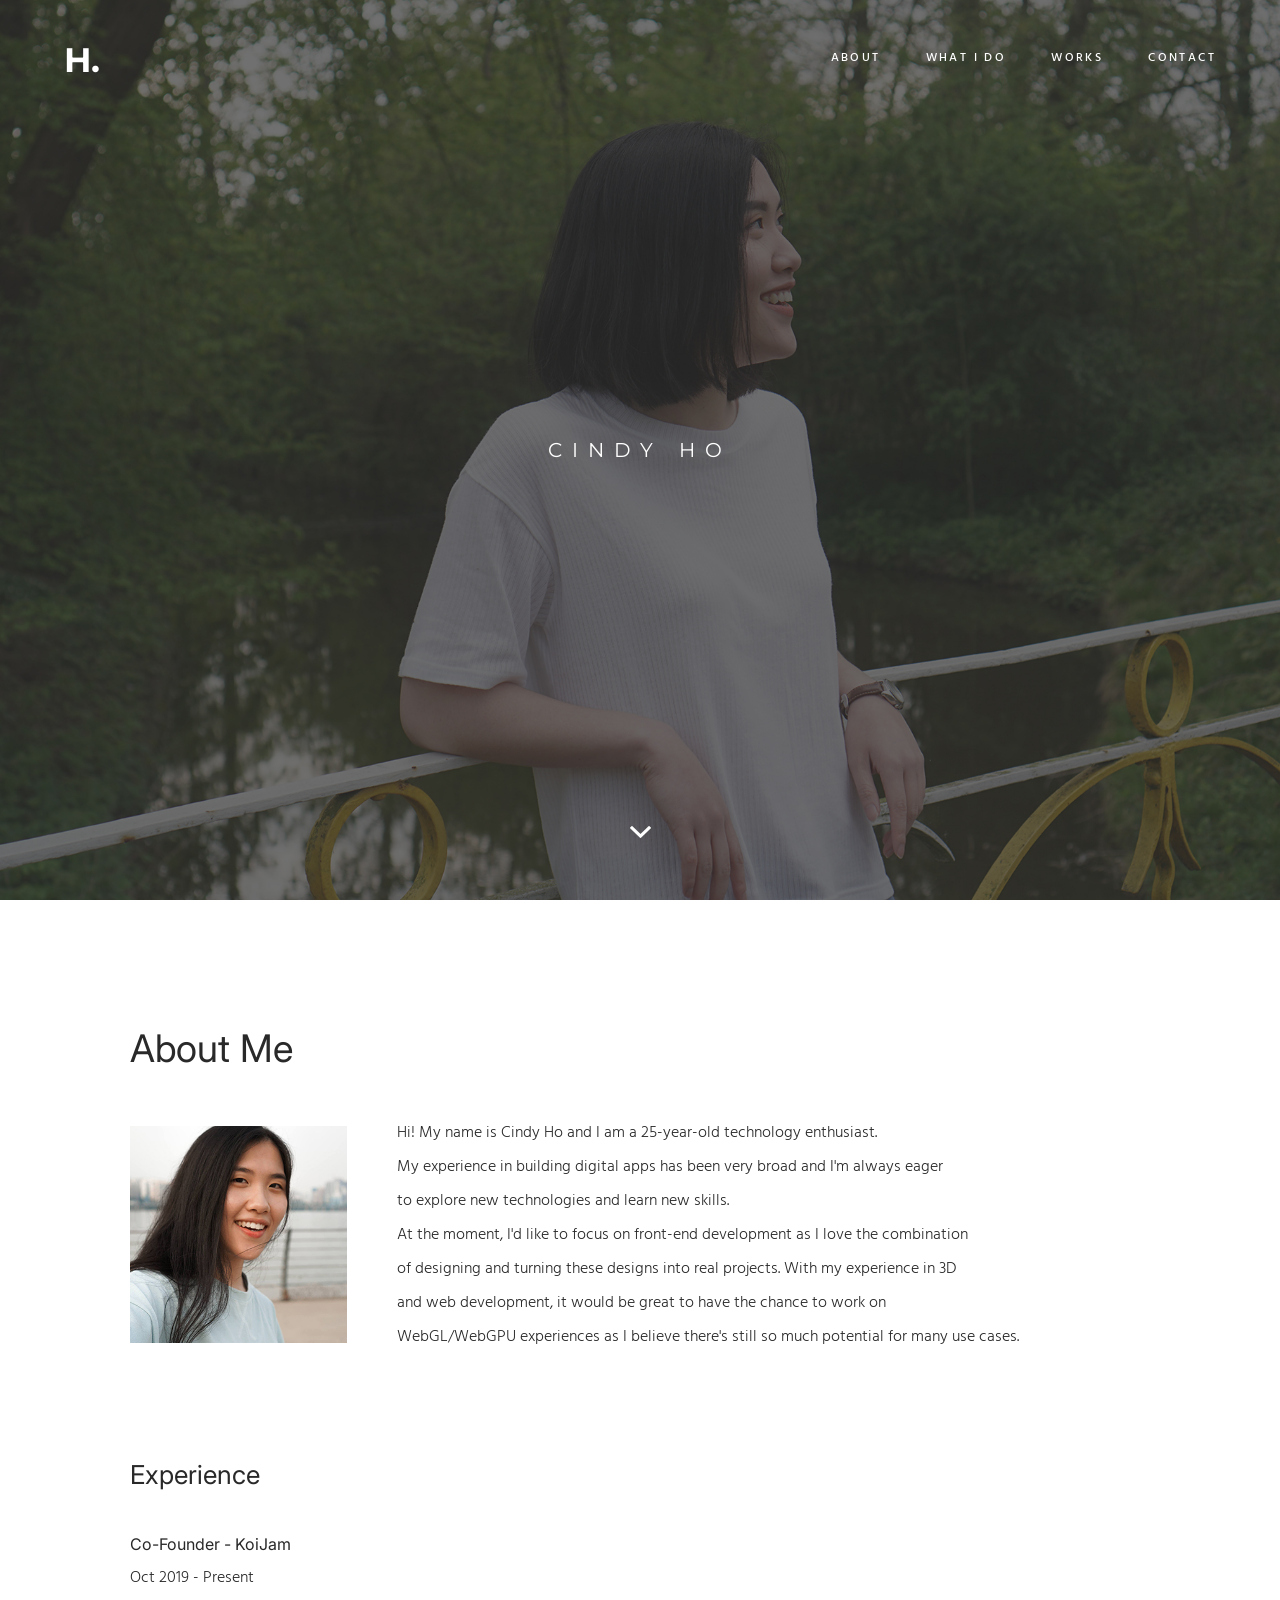
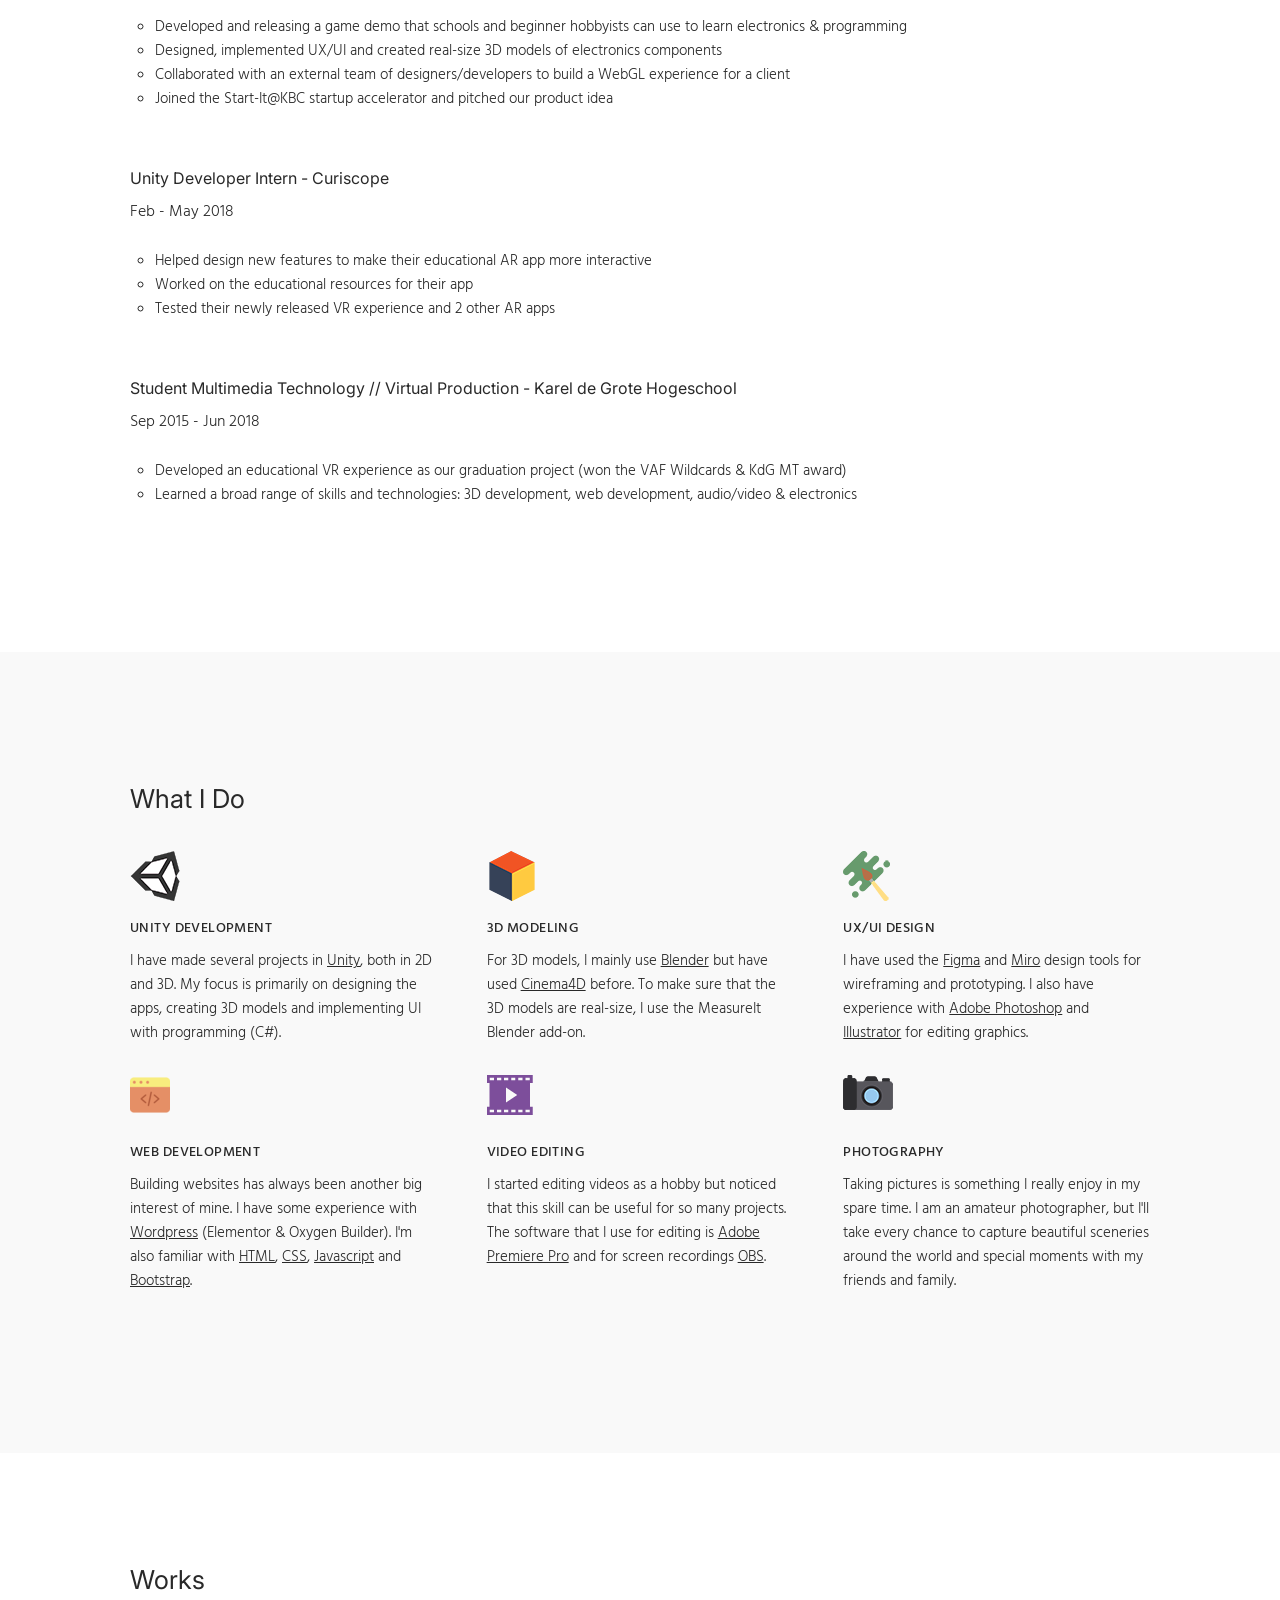
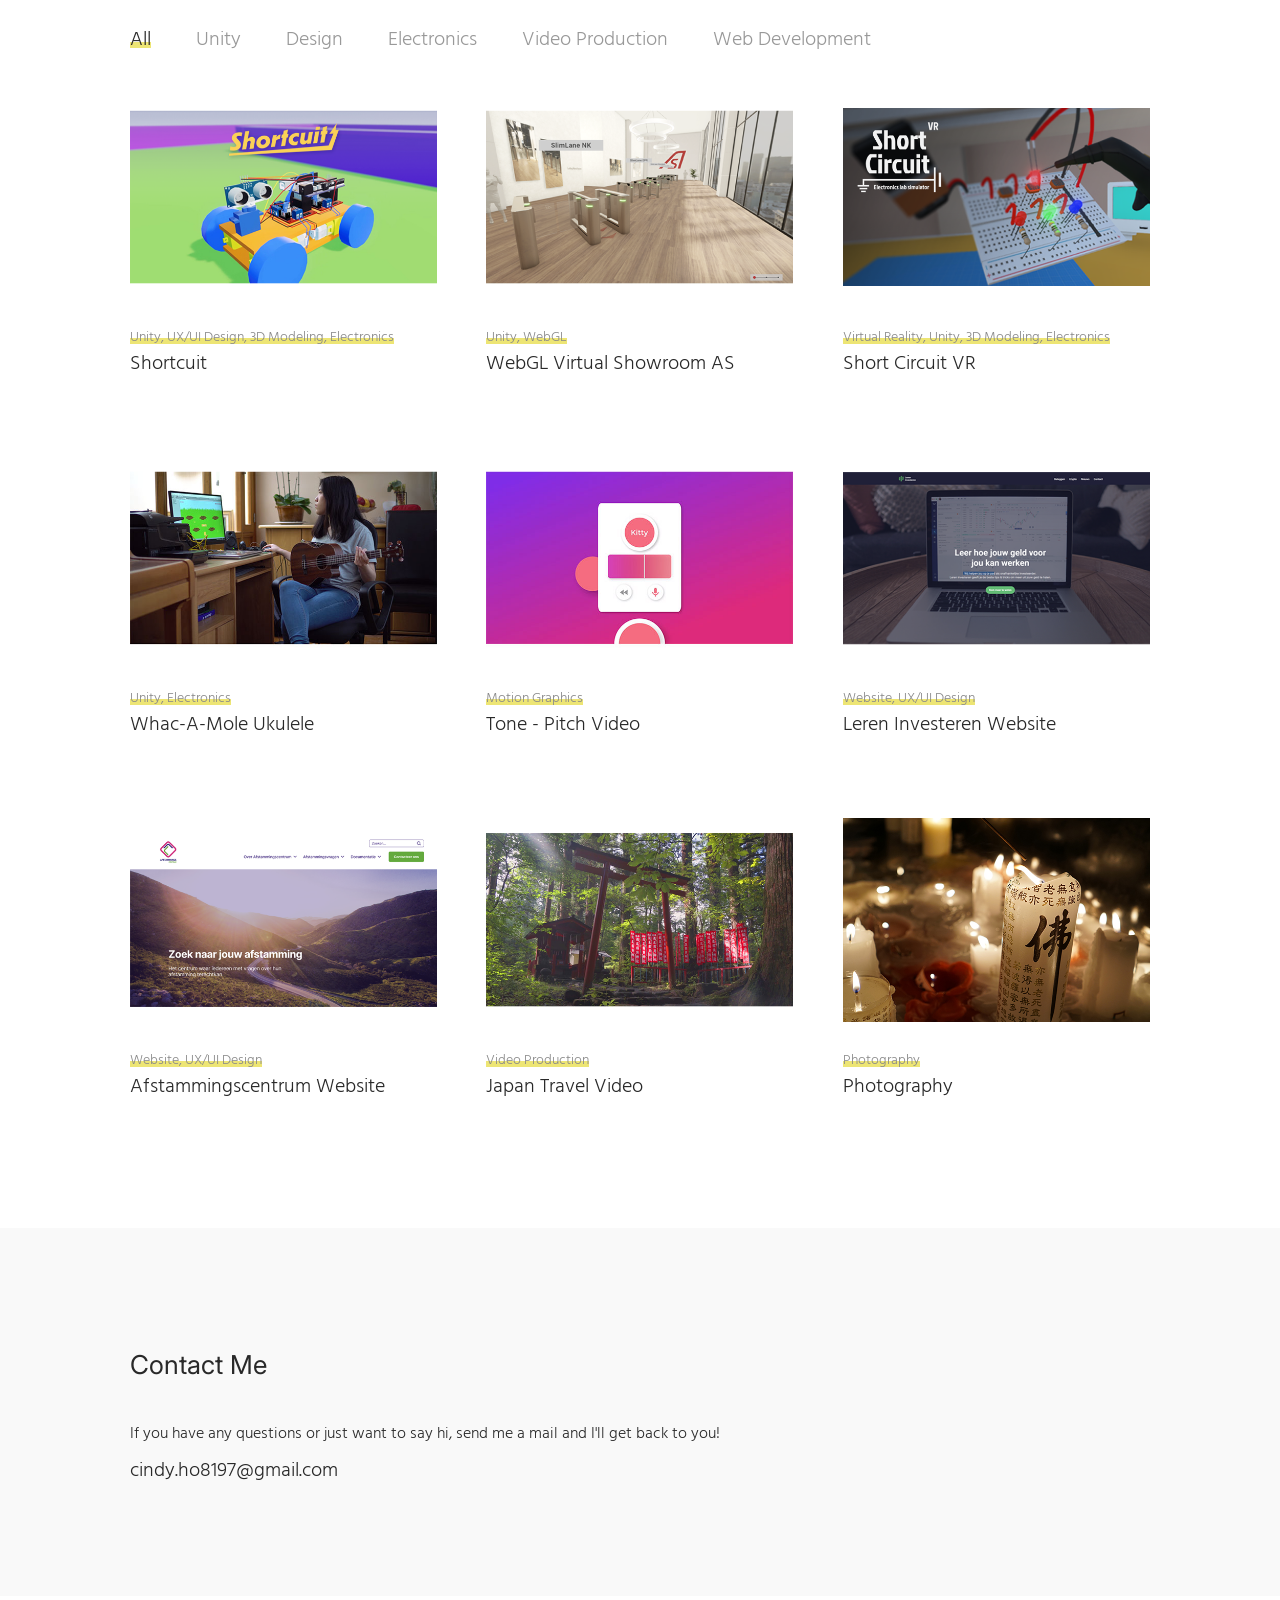
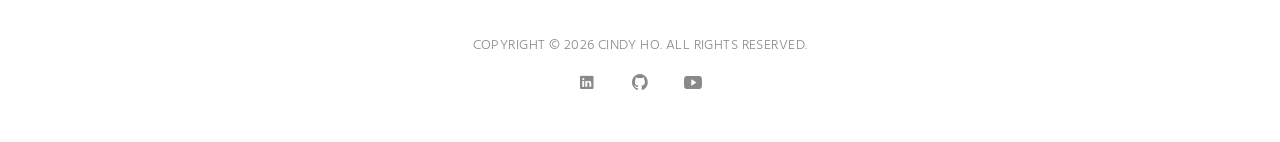
==== commit 9056d3d9: "Edit about me text" ====
--- a/index.html
+++ b/index.html
@@ -120,10 +120,7 @@
                       <br />
                       and web development, it would be great to have the chance
                       to work on <br />WebGL/WebGPU experiences as I believe
-                      there's still so much potential in that technology.
-                      <!--I believe there's still so much potential in 3D web
-                      experiences and I can't wait to see what awesome projects
-                      will be created!-->
+                      there's still so much potential for many use cases.
                     </p>
                     <!--<a href="#" class="btn extra animated" target="_blank">View Resume</a>-->
                   </div>
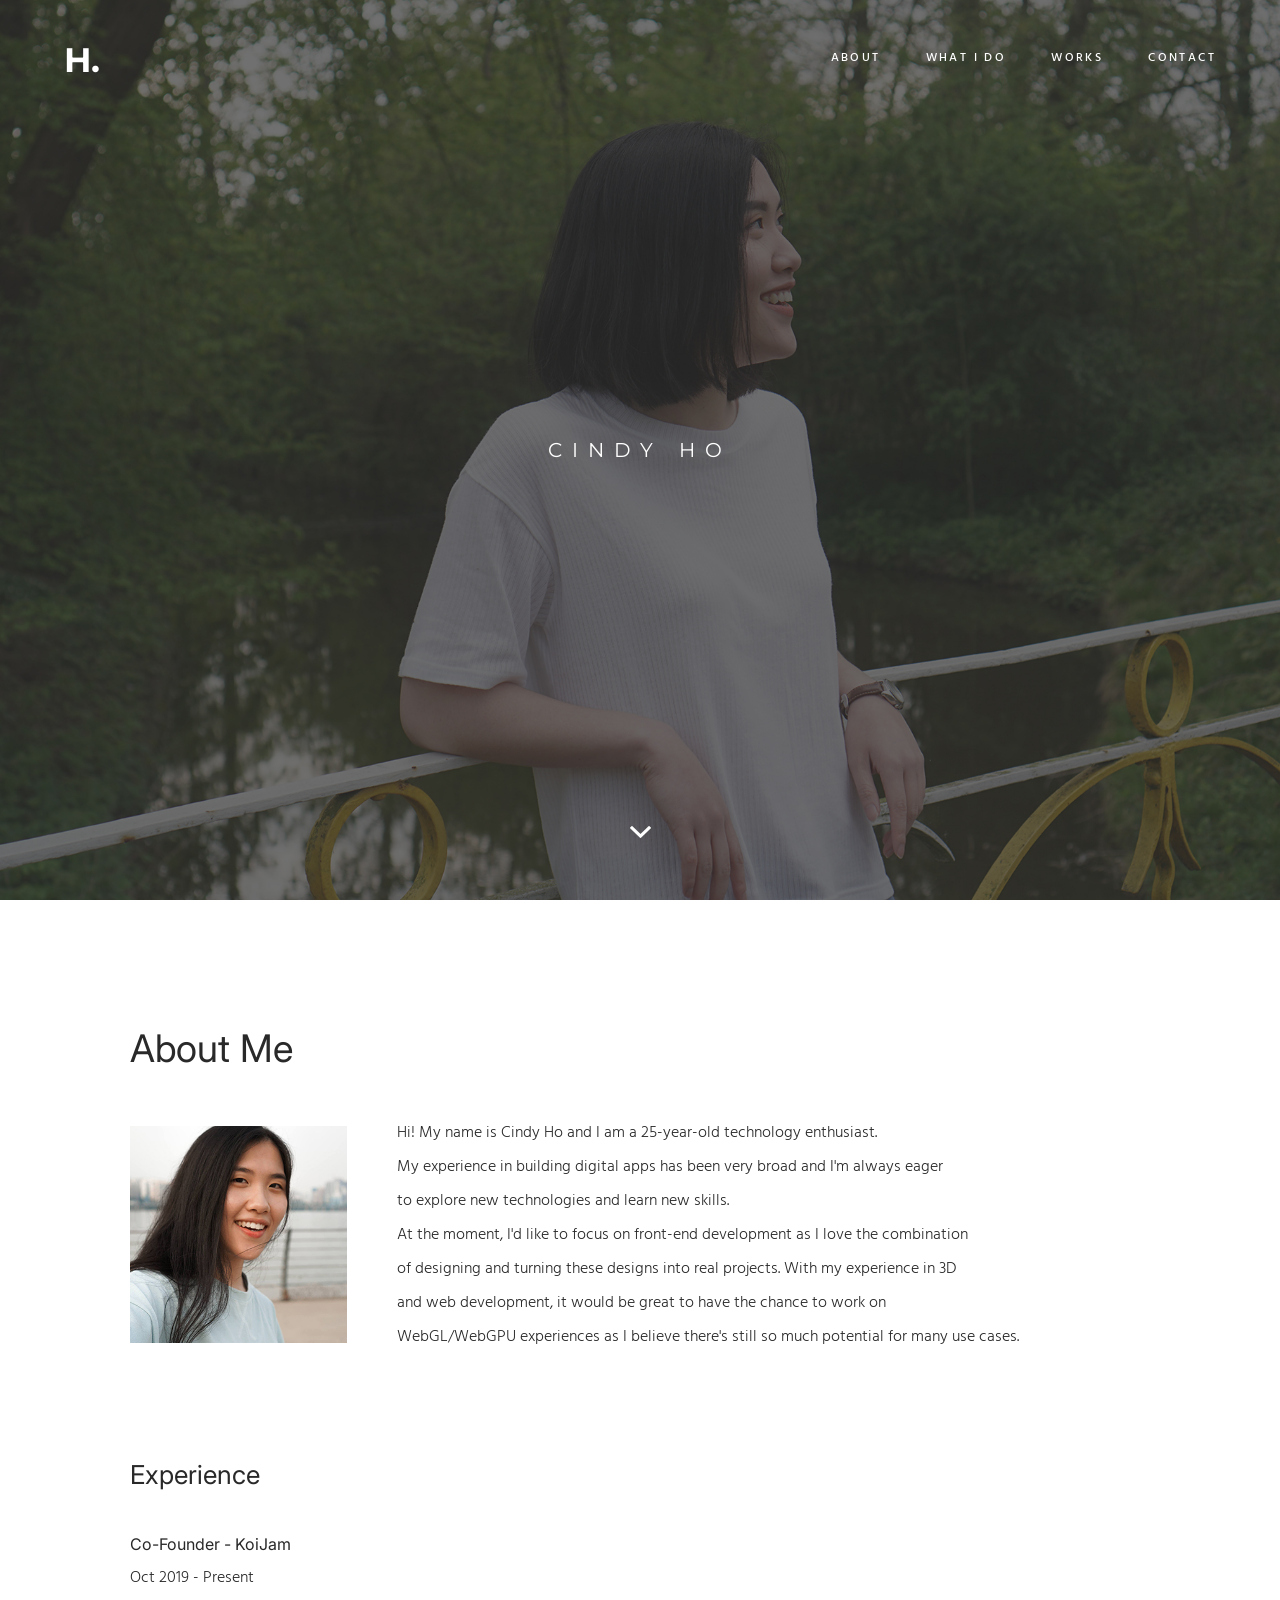
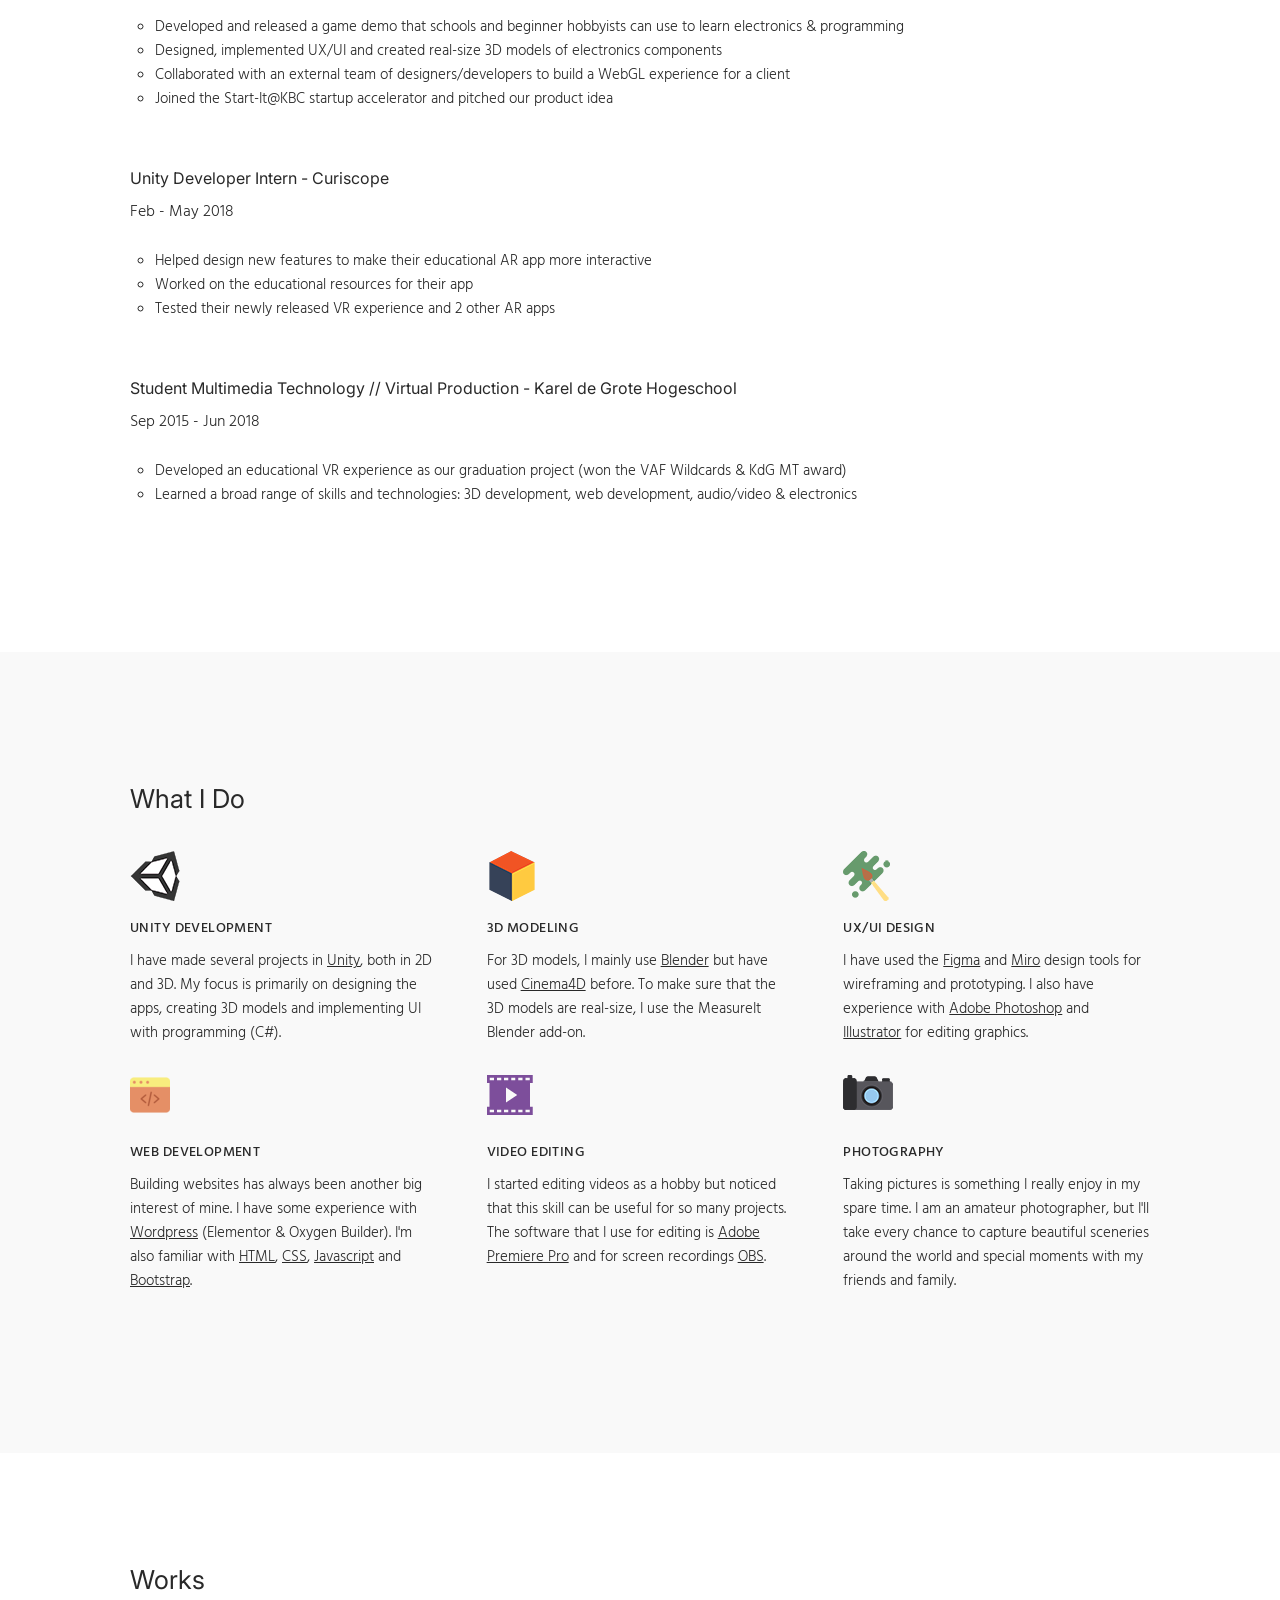
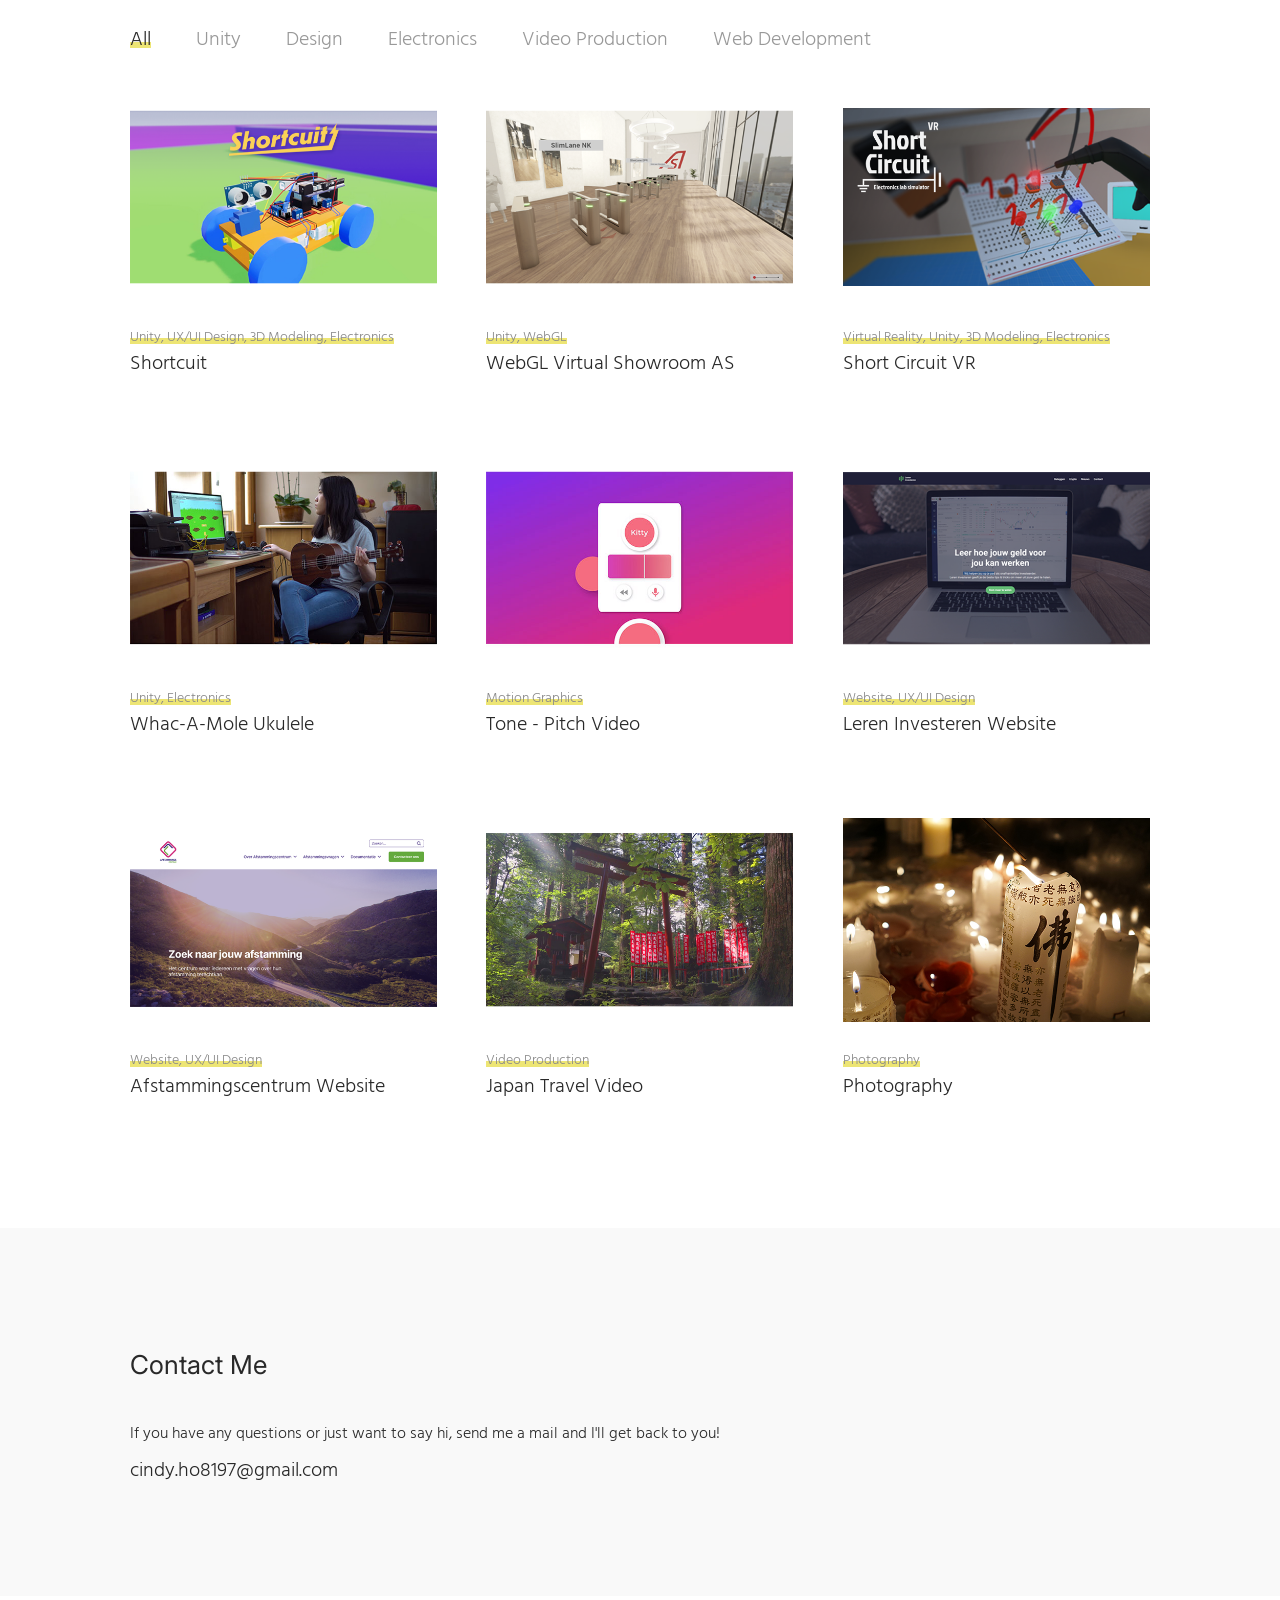
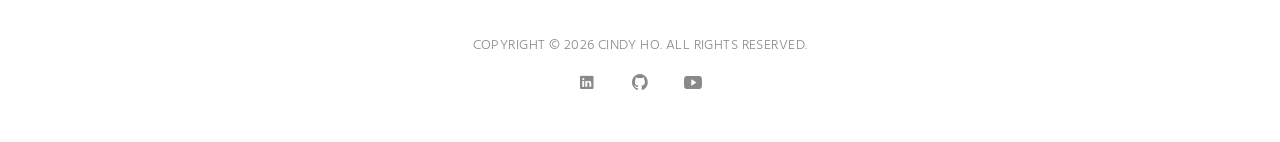
==== commit 56be2dad: "Update video and steam page urls" ====
--- a/index.html
+++ b/index.html
@@ -139,9 +139,8 @@
                 <p class="experience-year">Oct 2019 - Present</p>
                 <ul class="experience-list">
                   <li>
-                    Developed and releasing a game demo that schools and
-                    beginner hobbyists can use to learn electronics &
-                    programming
+                    Developed and released a game demo that schools and beginner
+                    hobbyists can use to learn electronics & programming
                   </li>
                   <li>
                     Designed, implemented UX/UI and created real-size 3D models
@@ -376,7 +375,7 @@
                   <div class="content">
                     <div class="video-container image">
                       <iframe
-                        src="https://www.youtube.com/embed/u-RODJyxBW0"
+                        src="https://www.youtube.com/embed/f2-VoR2SLEQ"
                         frameborder="0"
                       ></iframe>
                     </div>
@@ -393,7 +392,7 @@
                         Project is made in Unity and 3D models in Blender.
                       </p>
                       <a
-                        href="https://www.kickstarter.com/projects/koijam/shortcuit-game-to-learn-electronics-and-arduino-programming"
+                        href="https://store.steampowered.com/app/2125820/Shortcuit/"
                         target="_blank"
                         class="btn-overlay"
                         ><img src="images/icons/link.png" alt="youtube logo"
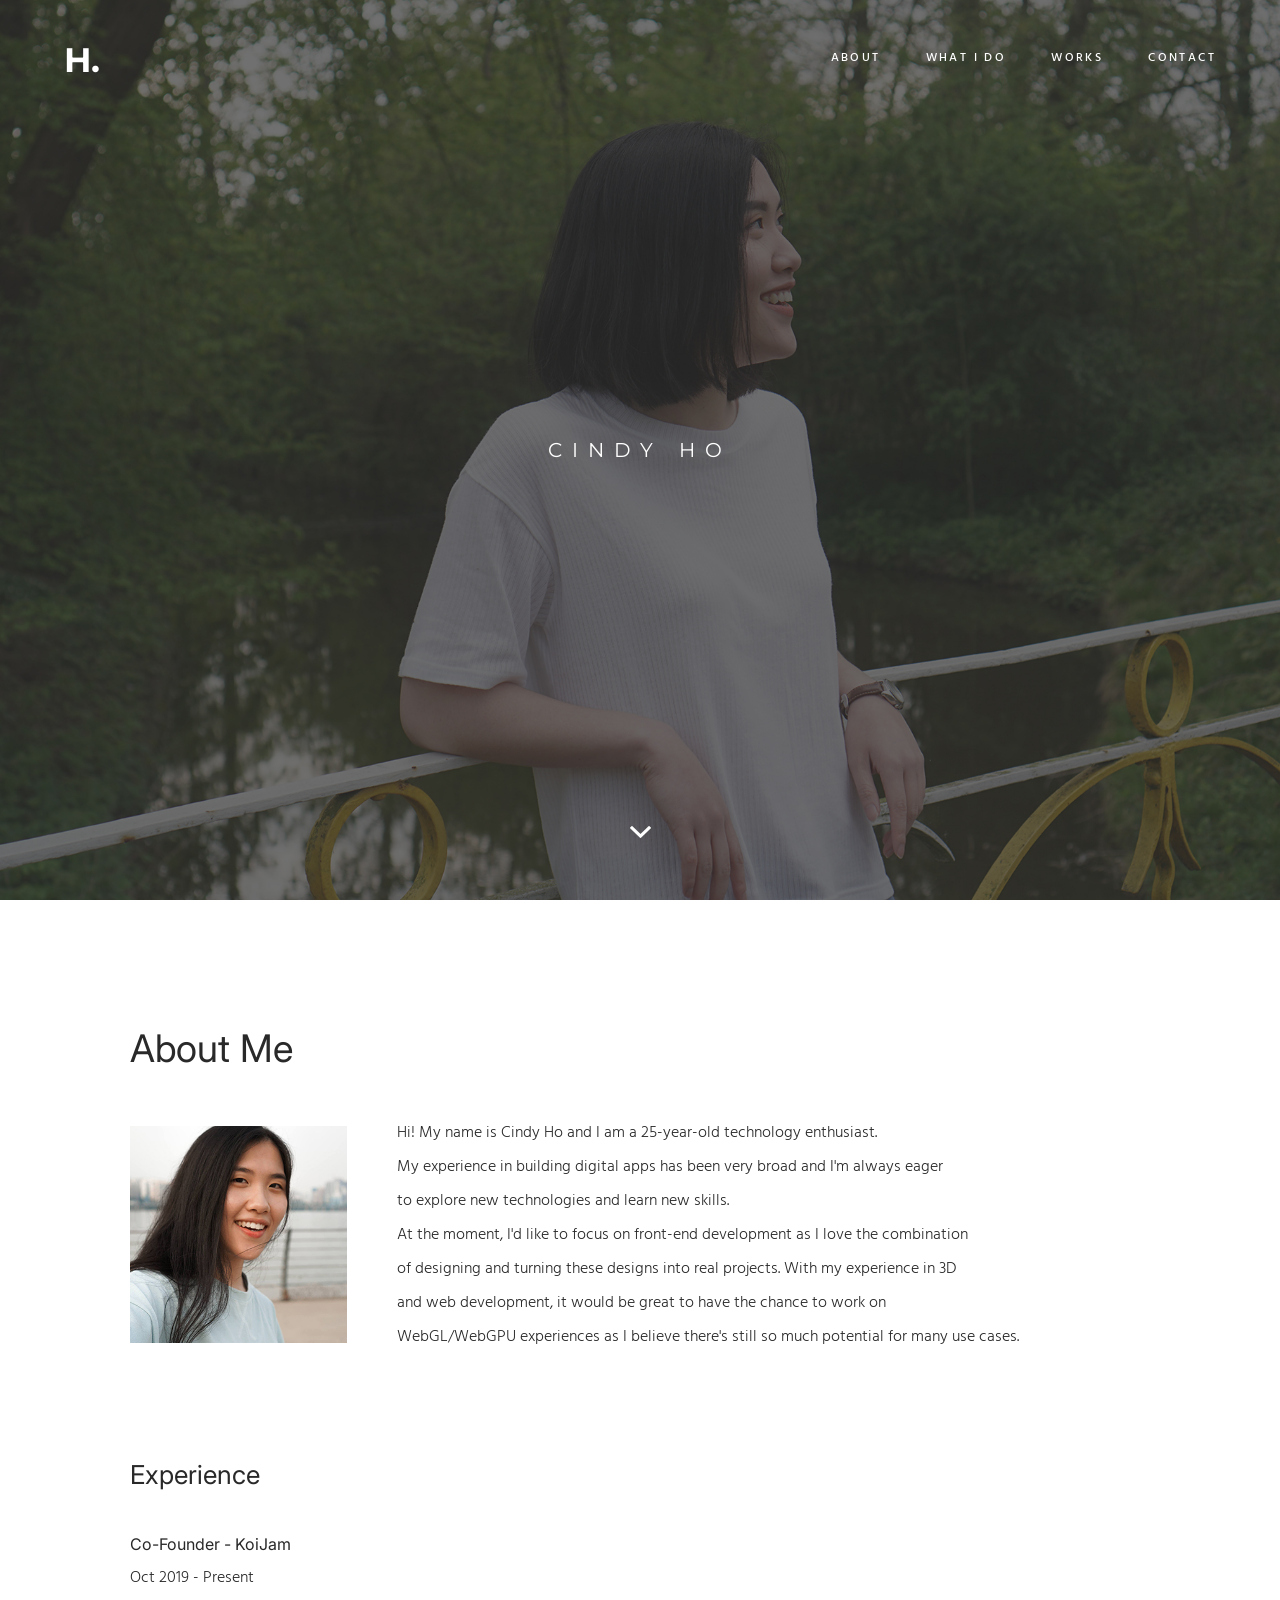
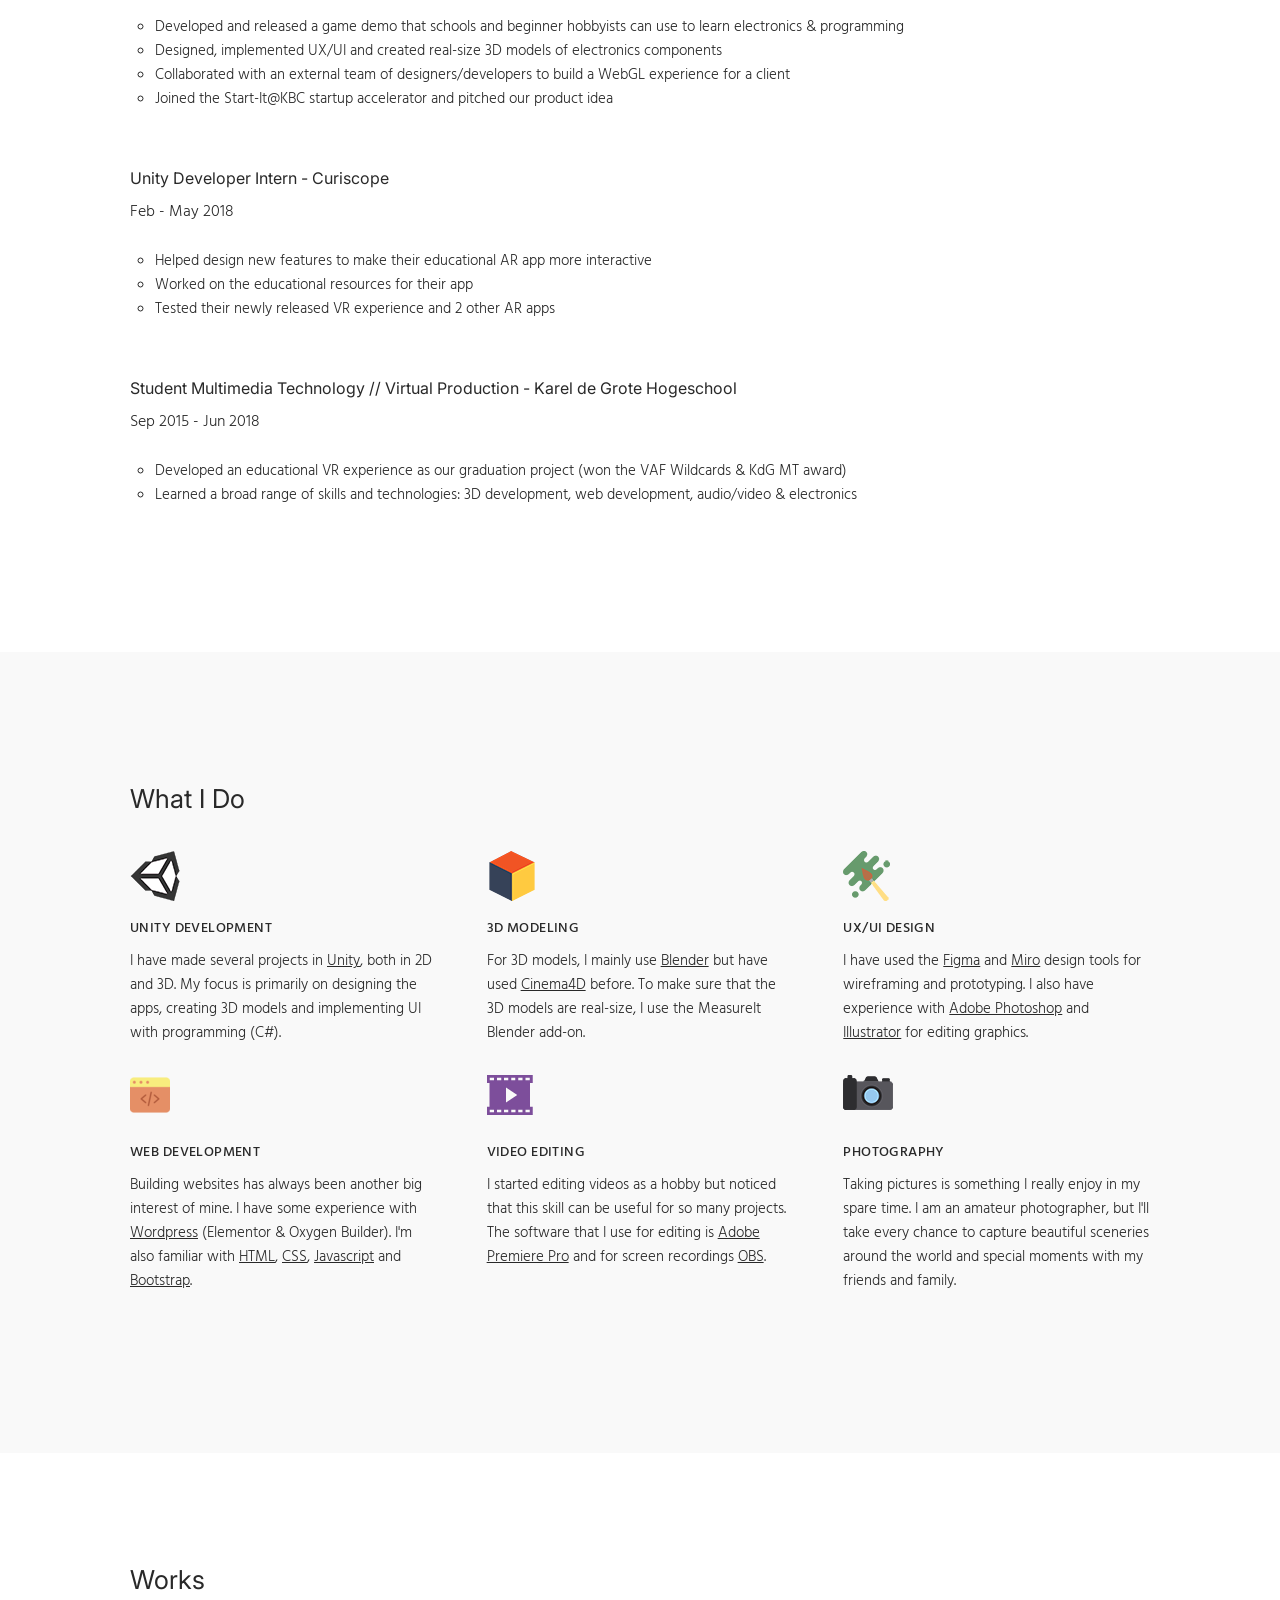
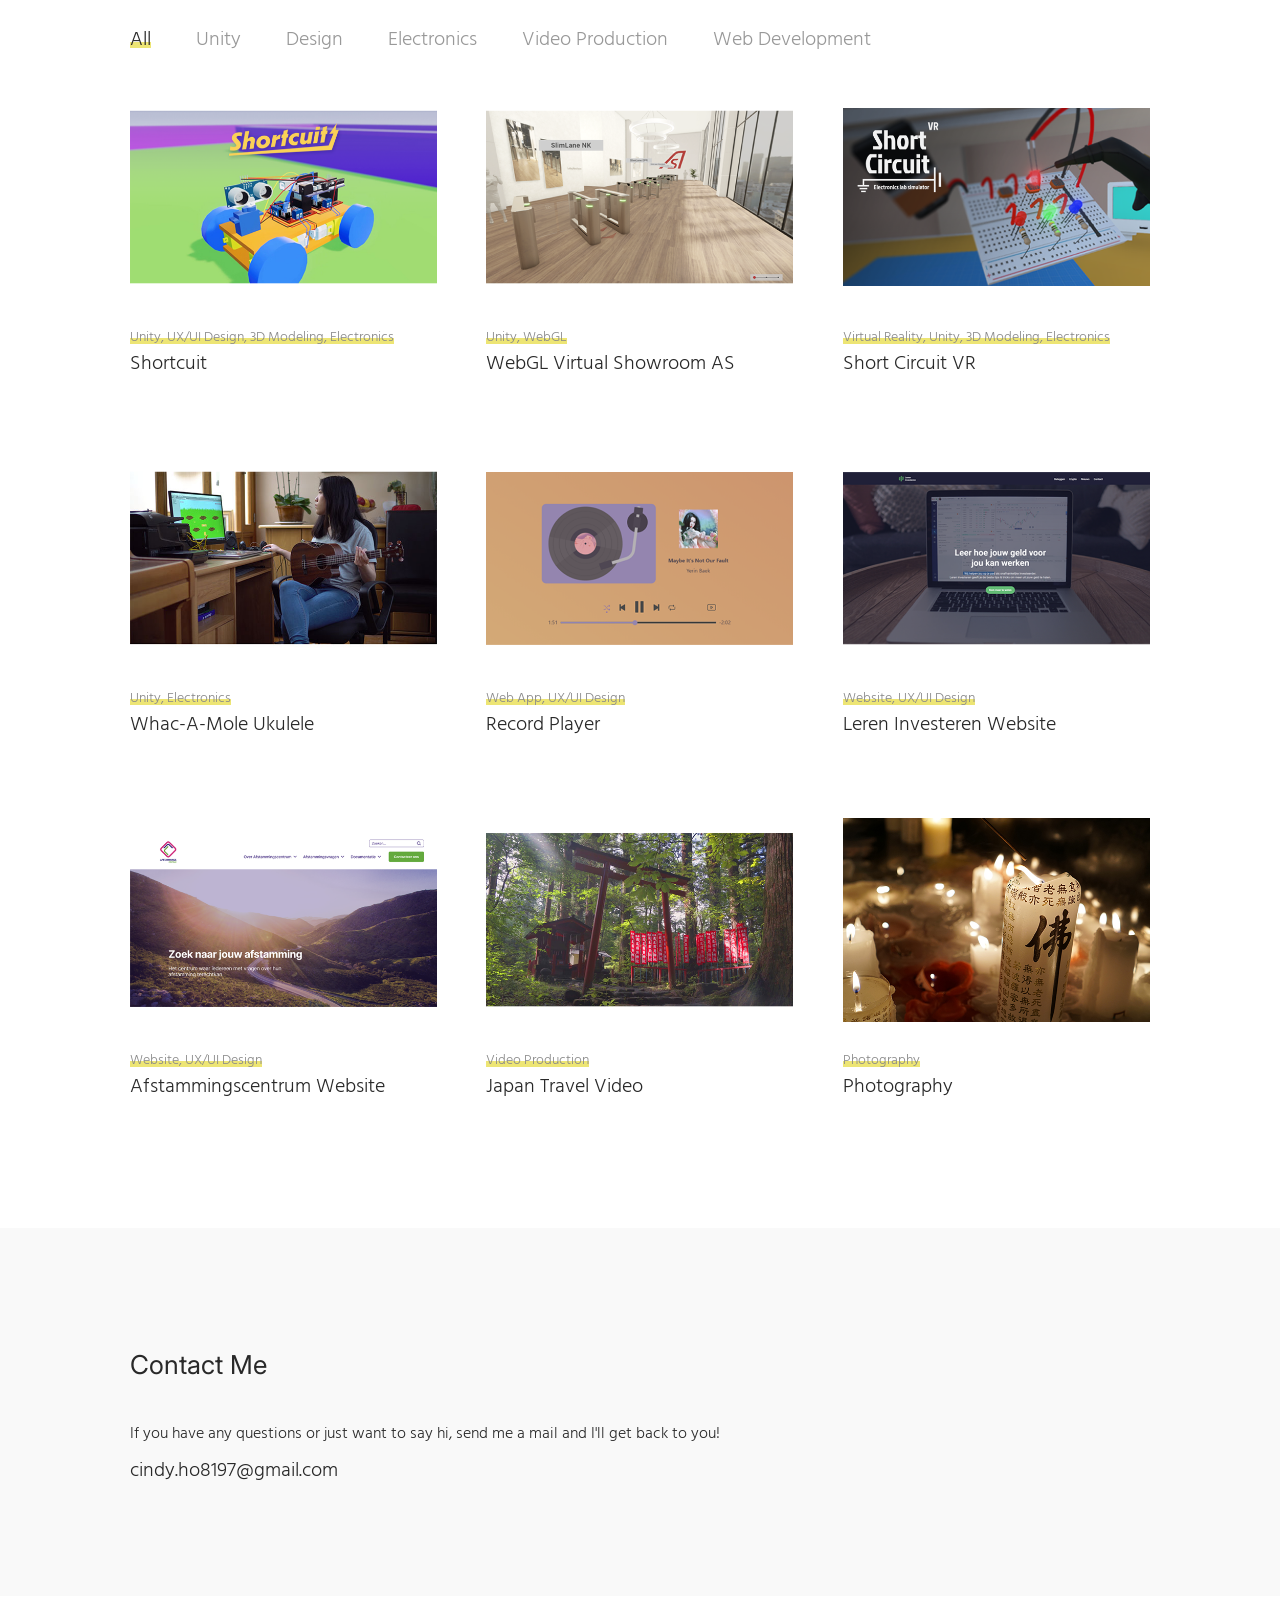
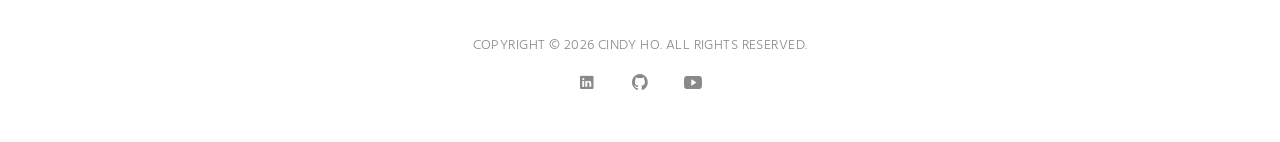
==== commit 7a21dc0a: "Add record player project" ====
--- a/index.html
+++ b/index.html
@@ -573,50 +573,70 @@
                 </div>
               </div>
 
-              <!--Tone Pitch Video-->
+              <!--Record Player-->
               <div
-                class="col col-m-12 col-t-4 col-d-4 box-item f-design f-video"
+                class="col col-m-12 col-t-5 col-d-4 box-item f-design f-website"
               >
                 <div class="item animated">
                   <div class="desc">
                     <div class="image">
-                      <a href="#popup-tone" class="has-popup"
-                        ><img
-                          src="images/works/tone.jpg"
-                          alt="screenshot of a speech bubble in tone video"
-                      /></a>
-                    </div>
-                    <div class="category">Motion Graphics</div>
+                      <a href="#popup-record" class="has-popup"
+                        ><img
+                          src="images/works/record-player-main.png"
+                          alt="front page of the mockup"
+                      /></a>
+                    </div>
+                    <div class="category">Web App, UX/UI Design</div>
                     <div class="name">
-                      <a href="#popup-tone" class="has-popup"
-                        >Tone - Pitch Video</a
+                      <a href="#popup-record" class="has-popup"
+                        >Record Player</a
                       >
                     </div>
                   </div>
                 </div>
-                <div id="popup-tone" class="popup-box mfp-fade mfp-hide">
+                <div id="popup-record" class="popup-box mfp-fade mfp-hide">
                   <div class="content">
-                    <div class="video-container image">
-                      <iframe
-                        src="https://www.youtube.com/embed/RYUtJMXjxCU"
-                        frameborder="0"
-                        allow="autoplay; encrypted-media"
-                        allowfullscreen
-                      ></iframe>
-                    </div>
+                    <div class="rslides_container image">
+                      <ul class="rslides" id="slider-record">
+                        <li>
+                          <img
+                            src="images/works/record-player-1.png"
+                            alt="screenshot of homepage leren investeren website"
+                          />
+                        </li>
+                        <li>
+                          <img
+                            src="images/works/record-player-2.png"
+                            alt="screenshot of blog posts with a certain category"
+                          />
+                        </li>
+                        <li>
+                          <img
+                            src="images/works/record-player-3.png"
+                            alt="screenshot of blog post page"
+                          />
+                        </li>
+                      </ul>
+                    </div>
+
+                    <!-- End Carousel -->
                     <div class="desc">
-                      <div class="category">Motion Graphics</div>
-                      <h4>Tone - Pitch Video</h4>
+                      <div class="category">Web App, UX/UI Design</div>
+                      <h4>Record Player</h4>
                       <p>
-                        A pitch video for our voice based dating app as a part
-                        of the Creative Technologies and Entrepeneurship
-                        programme. This video is made in After Effects.
+                        A record player app made with ReactJS. You can toggle
+                        between the record player animation and the music video
+                        of the song. I've used the react-player library for
+                        controlling YouTube videos and Framer Motion library for
+                        the animations.
                       </p>
                       <a
-                        href="https://youtu.be/RYUtJMXjxCU"
+                        href="https://record-player-peach.vercel.app/"
                         target="_blank"
                         class="btn-overlay"
-                        ><img src="images/icons/youtube.png" alt="youtube logo"
+                        ><img
+                          src="images/icons/link.png"
+                          alt="website link logo"
                       /></a>
                     </div>
                   </div>
@@ -1062,6 +1082,15 @@
         maxwidth: 800,
         namespace: "centered-btns",
       });
+
+      $("#slider-record").responsiveSlides({
+        auto: false,
+        pager: true,
+        nav: true,
+        speed: 500,
+        maxwidth: 800,
+        namespace: "centered-btns",
+      });
     </script>
   </body>
 </html>
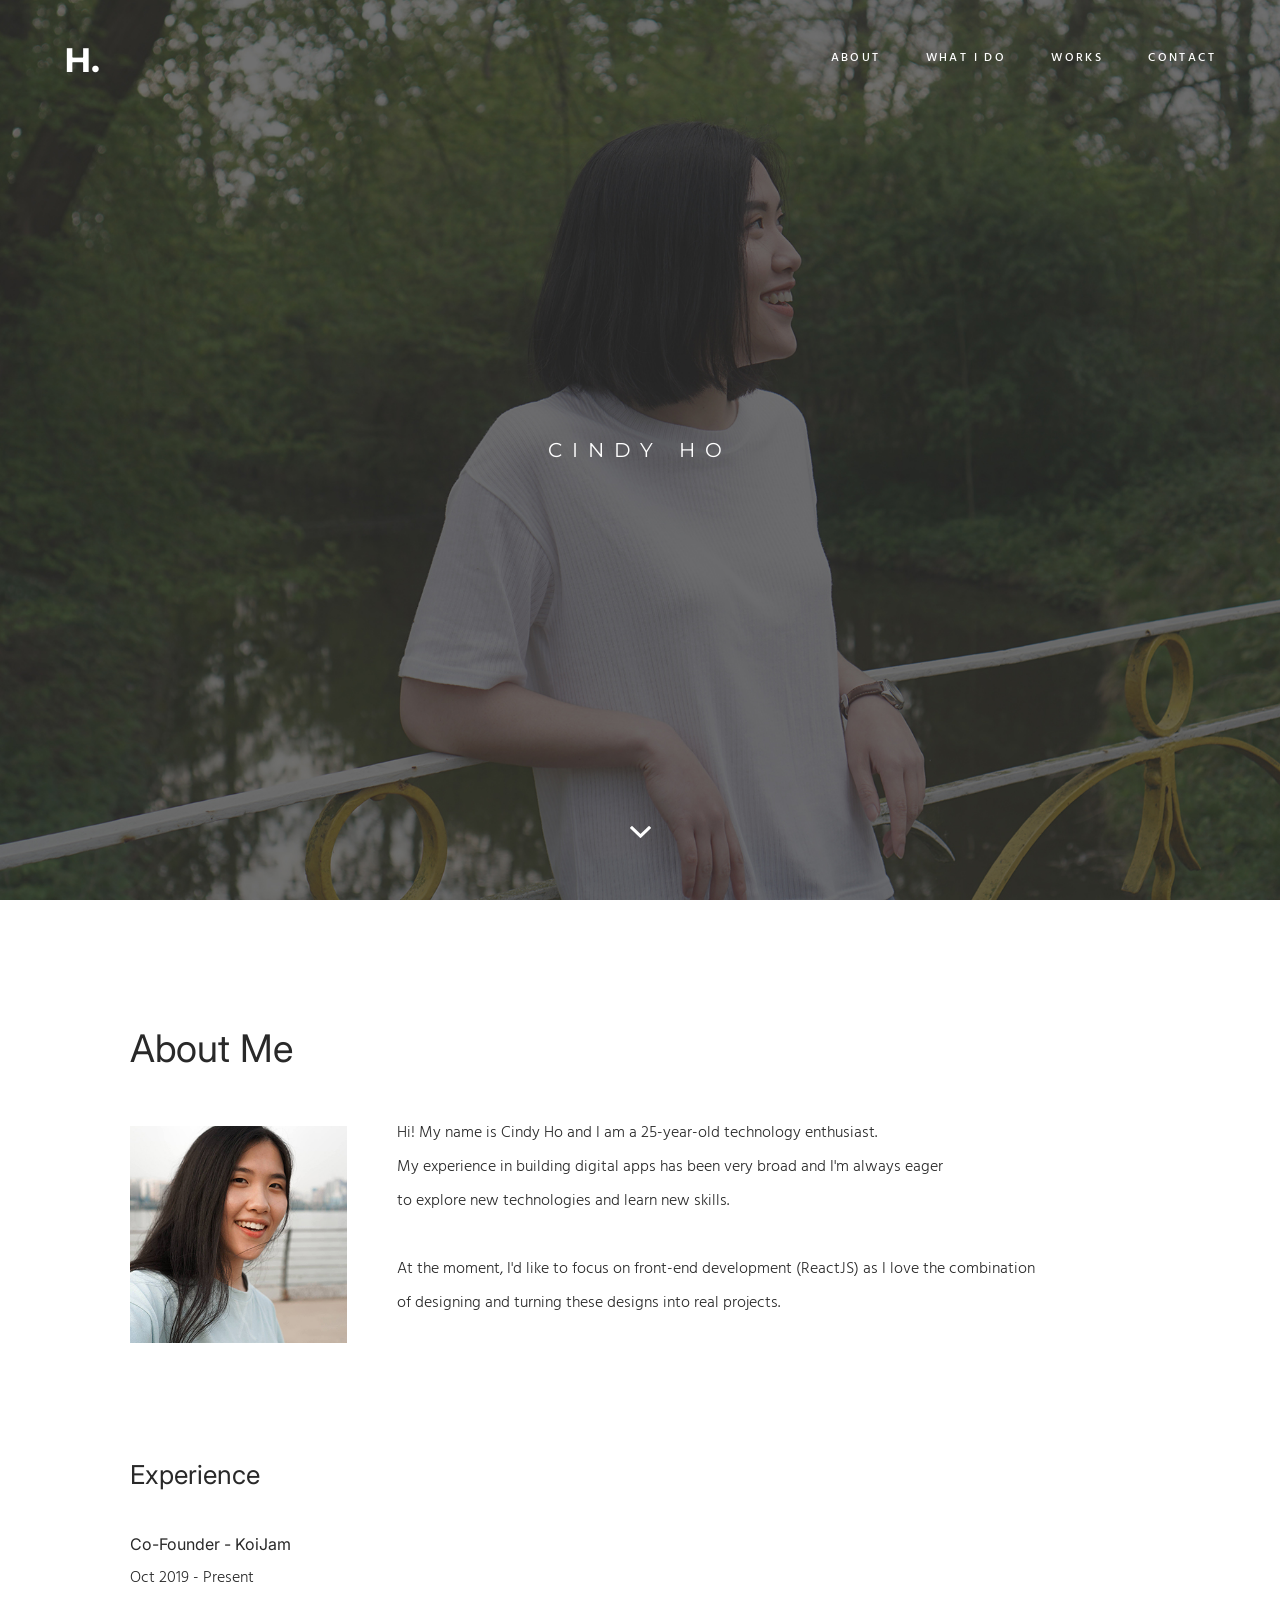
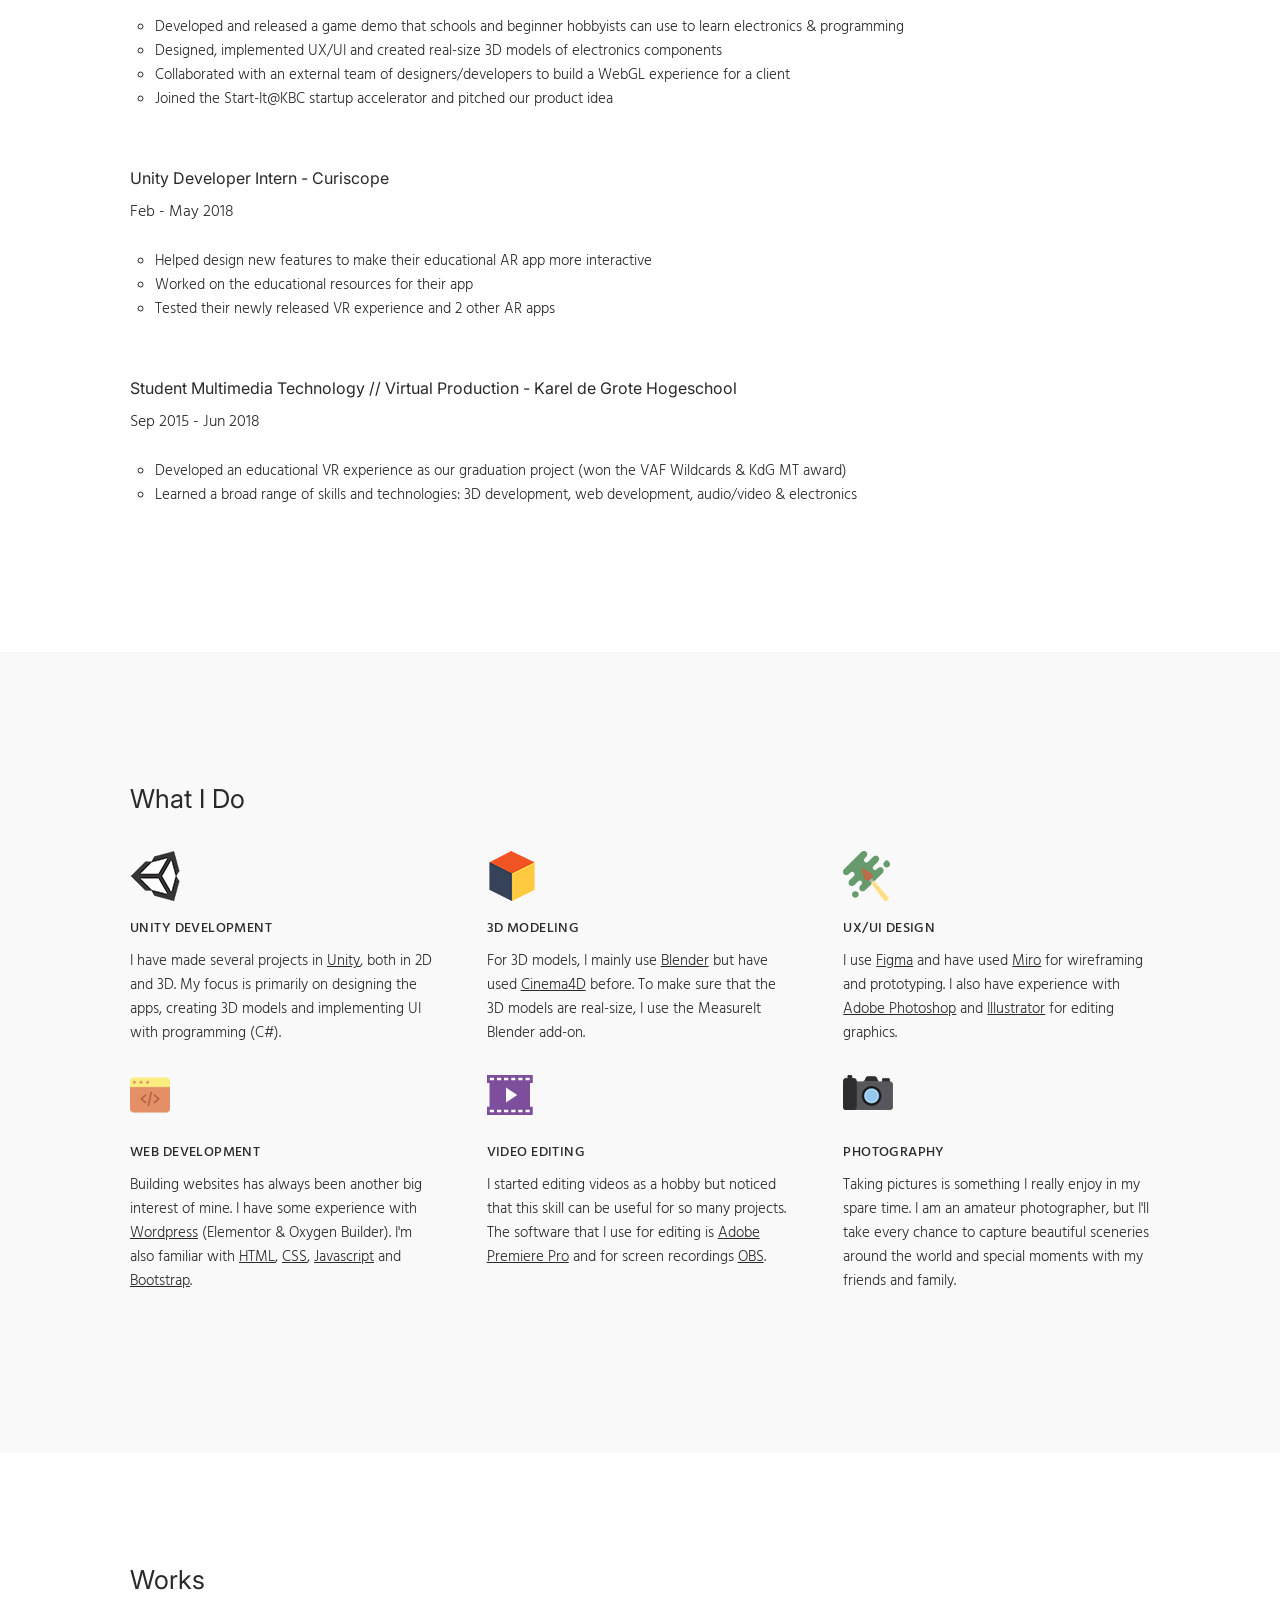
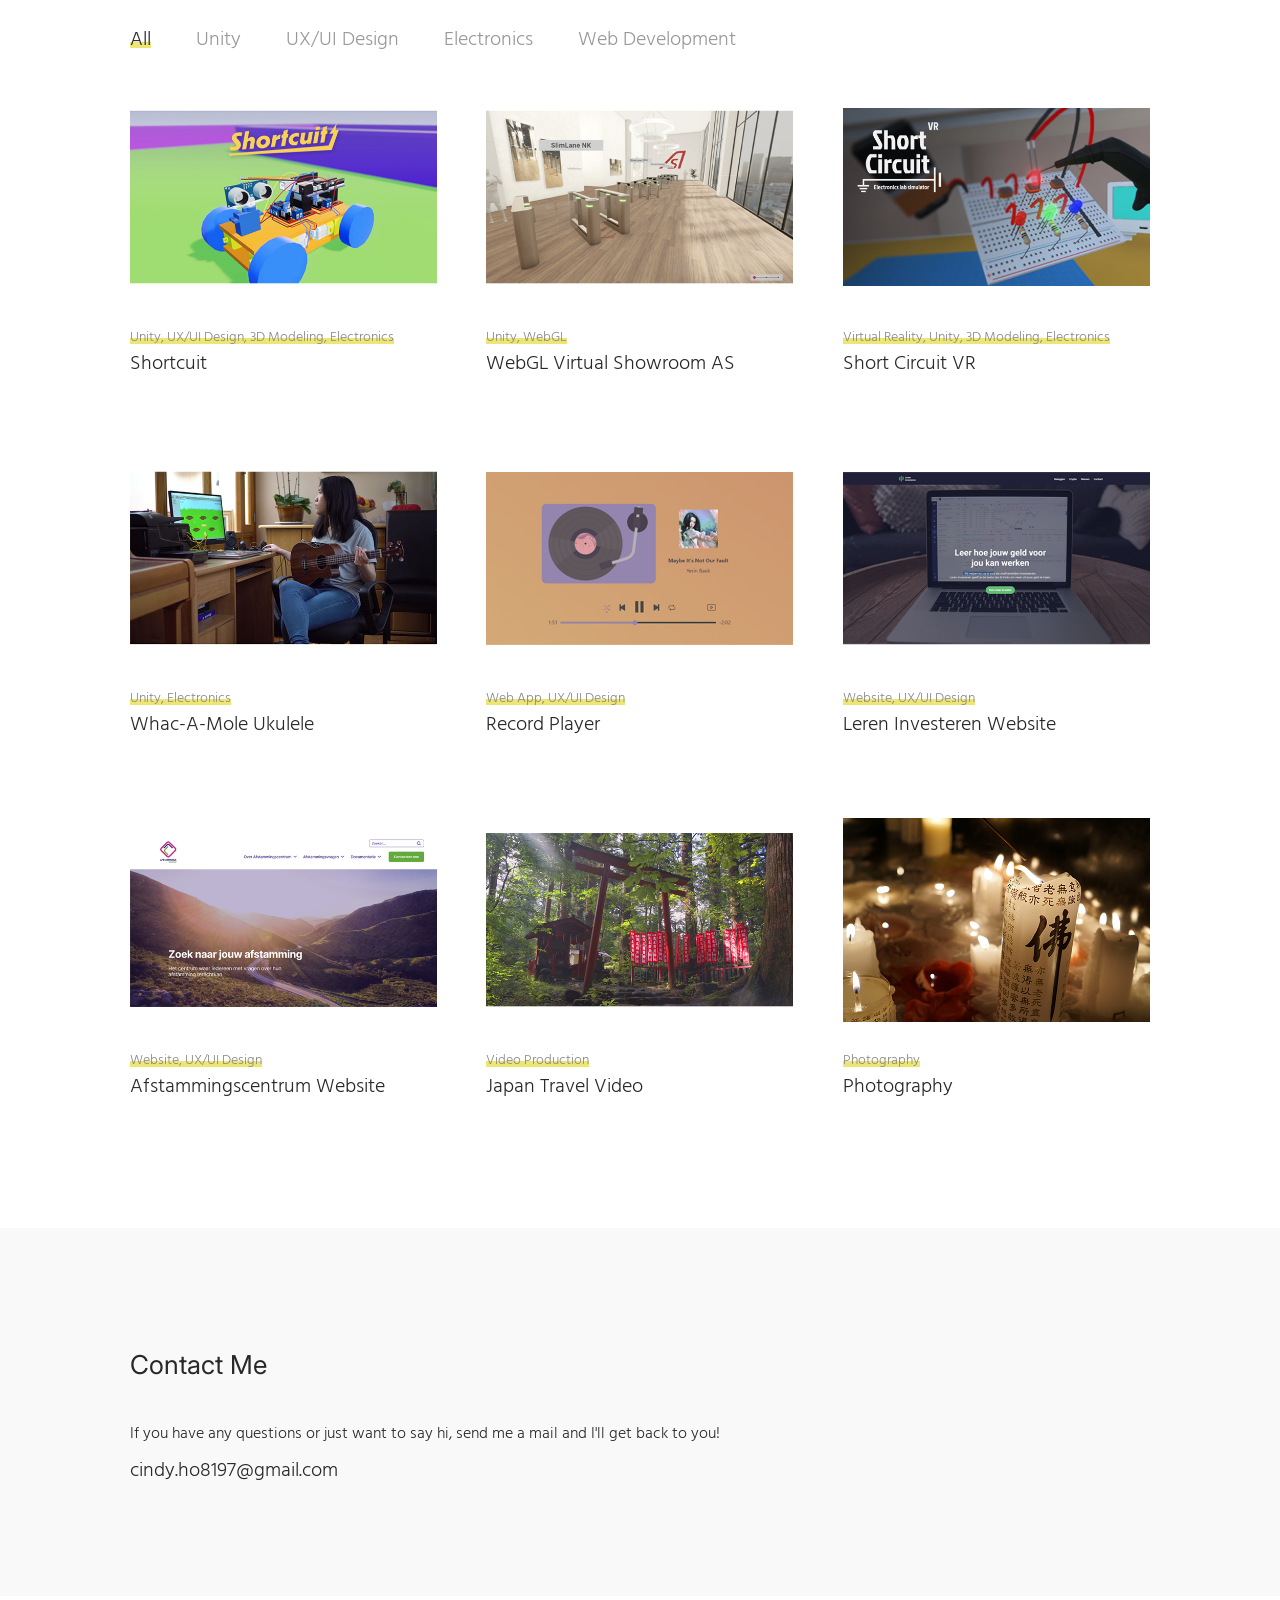
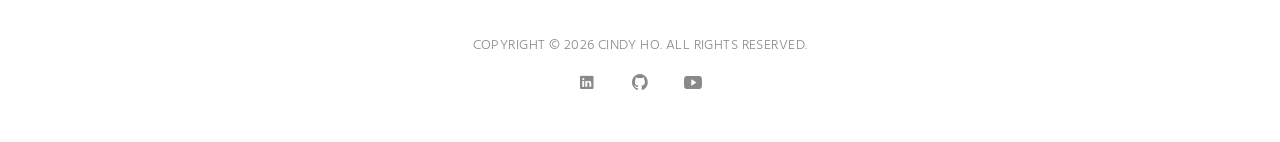
==== commit 28bed9ae: "Update intro text" ====
--- a/index.html
+++ b/index.html
@@ -111,16 +111,15 @@
                   <div class="animated">
                     <p>
                       Hi! My name is Cindy Ho and I am a 25-year-old technology
-                      enthusiast. <br />My experience in building digital apps
-                      has been very broad and I'm always eager <br />
+                      enthusiast.
+                      <br />
+                      My experience in building digital apps has been very broad
+                      and I'm always eager <br />
                       to explore new technologies and learn new skills. <br />
+                      <br />
                       At the moment, I'd like to focus on front-end development
-                      as I love the combination <br />of designing and turning
-                      these designs into real projects. With my experience in 3D
-                      <br />
-                      and web development, it would be great to have the chance
-                      to work on <br />WebGL/WebGPU experiences as I believe
-                      there's still so much potential for many use cases.
+                      (ReactJS) as I love the combination <br />of designing and
+                      turning these designs into real projects.
                     </p>
                     <!--<a href="#" class="btn extra animated" target="_blank">View Resume</a>-->
                   </div>
@@ -231,9 +230,9 @@
                   </div>
                   <div class="name">UX/UI Design</div>
                   <p>
-                    I have used the <span class="underline">Figma</span> and
-                    <span class="underline">Miro</span> design tools for
-                    wireframing and prototyping. I also have experience with
+                    I use <span class="underline">Figma</span> and have used
+                    <span class="underline">Miro</span> for wireframing and
+                    prototyping. I also have experience with
                     <span class="underline">Adobe Photoshop</span> and
                     <span class="underline">Illustrator</span>
                     for editing graphics.
@@ -320,11 +319,8 @@
               </div>
               <div class="f_btn">
                 <label
-                  ><input
-                    type="radio"
-                    name="fl_radio"
-                    value="f-design"
-                  />Design</label
+                  ><input type="radio" name="fl_radio" value="f-design" />UX/UI
+                  Design</label
                 >
               </div>
               <div class="f_btn">
@@ -334,12 +330,6 @@
                     name="fl_radio"
                     value="f-electronics"
                   />Electronics</label
-                >
-              </div>
-              <div class="f_btn">
-                <label
-                  ><input type="radio" name="fl_radio" value="f-video" />Video
-                  Production</label
                 >
               </div>
               <div class="f_btn">
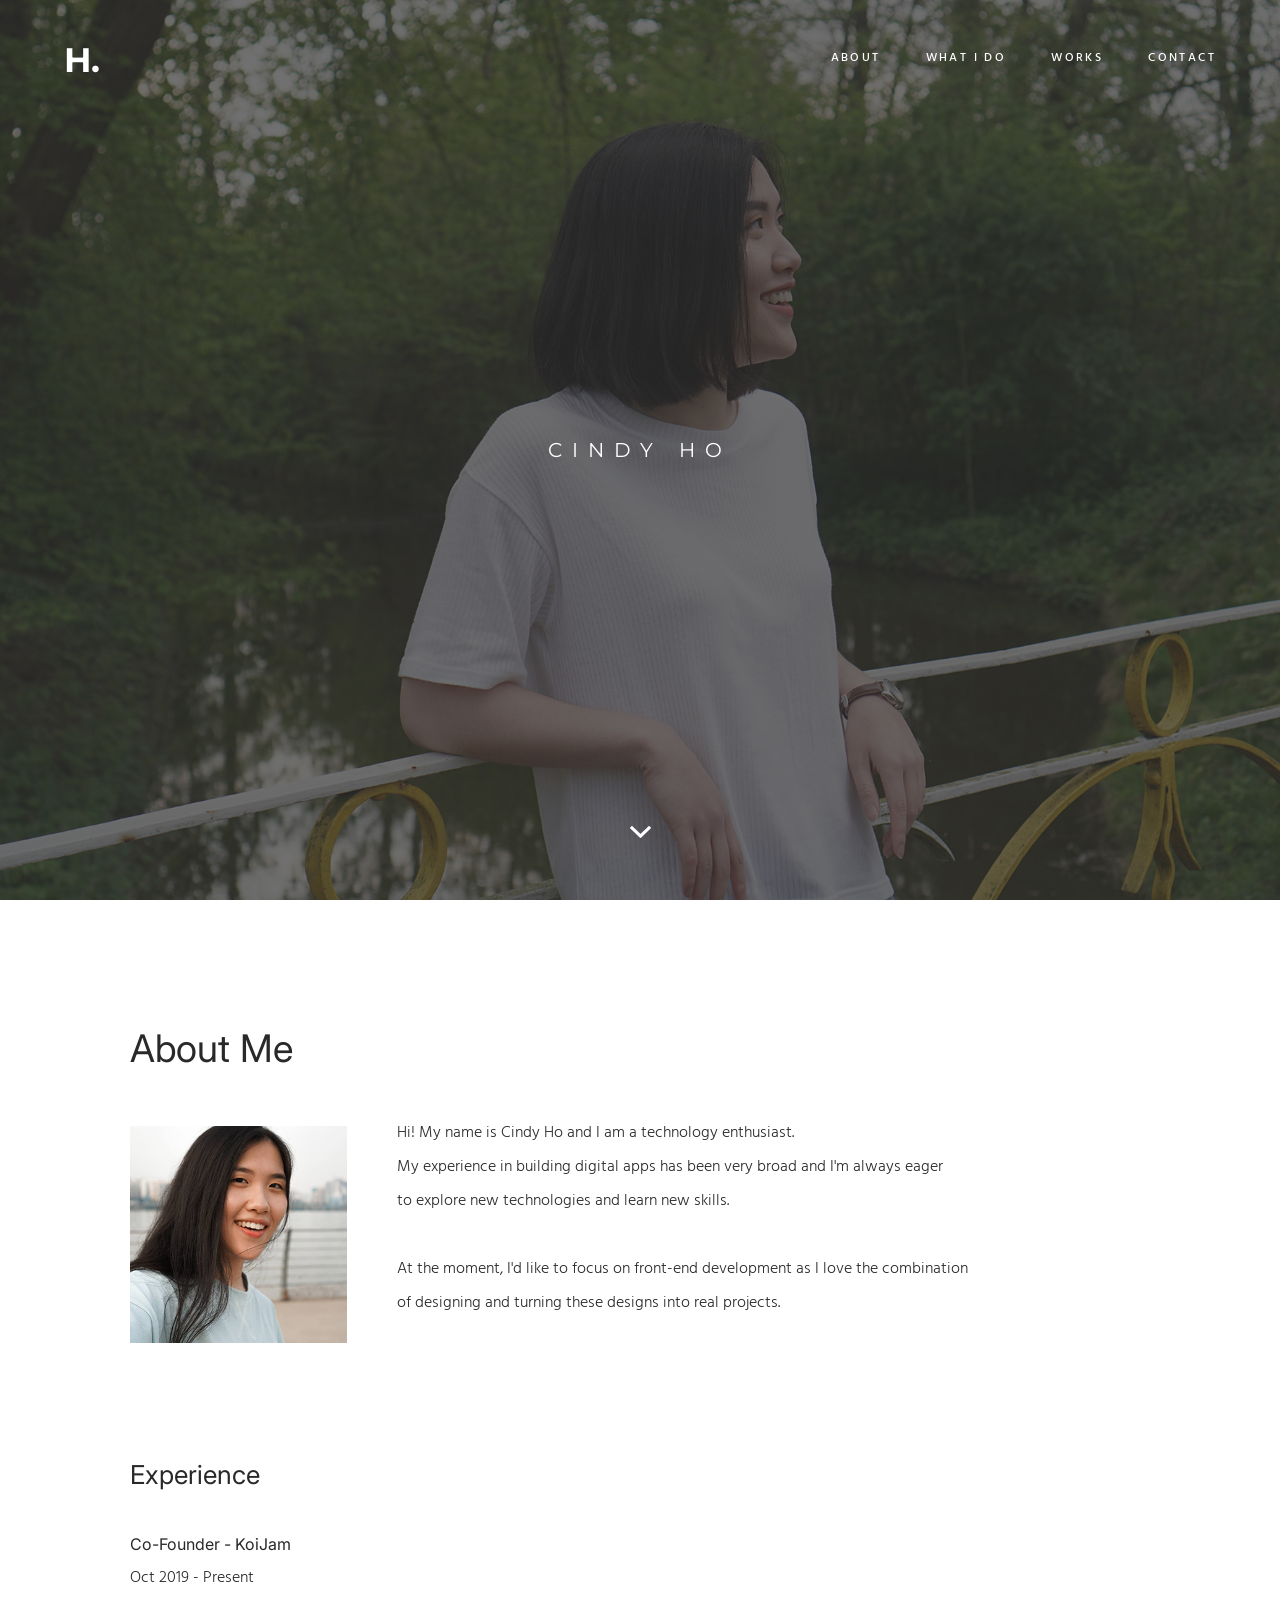
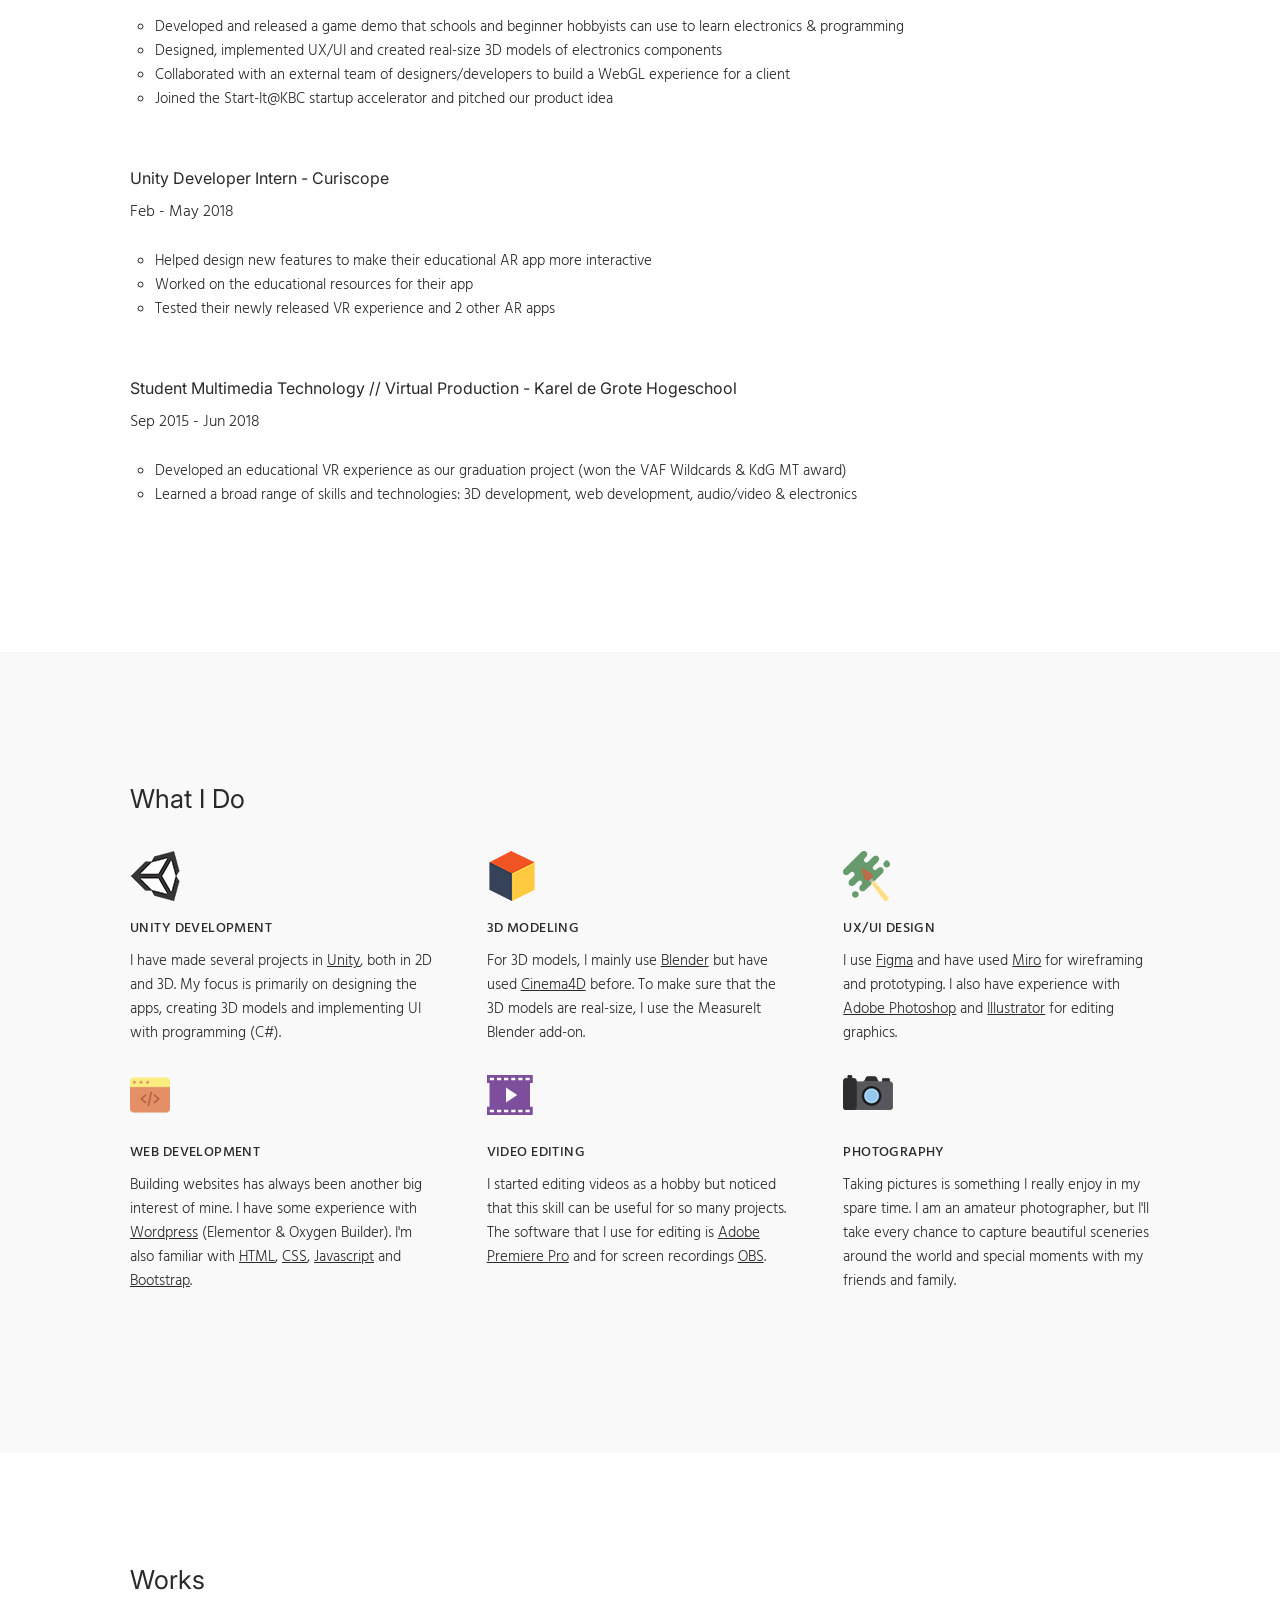
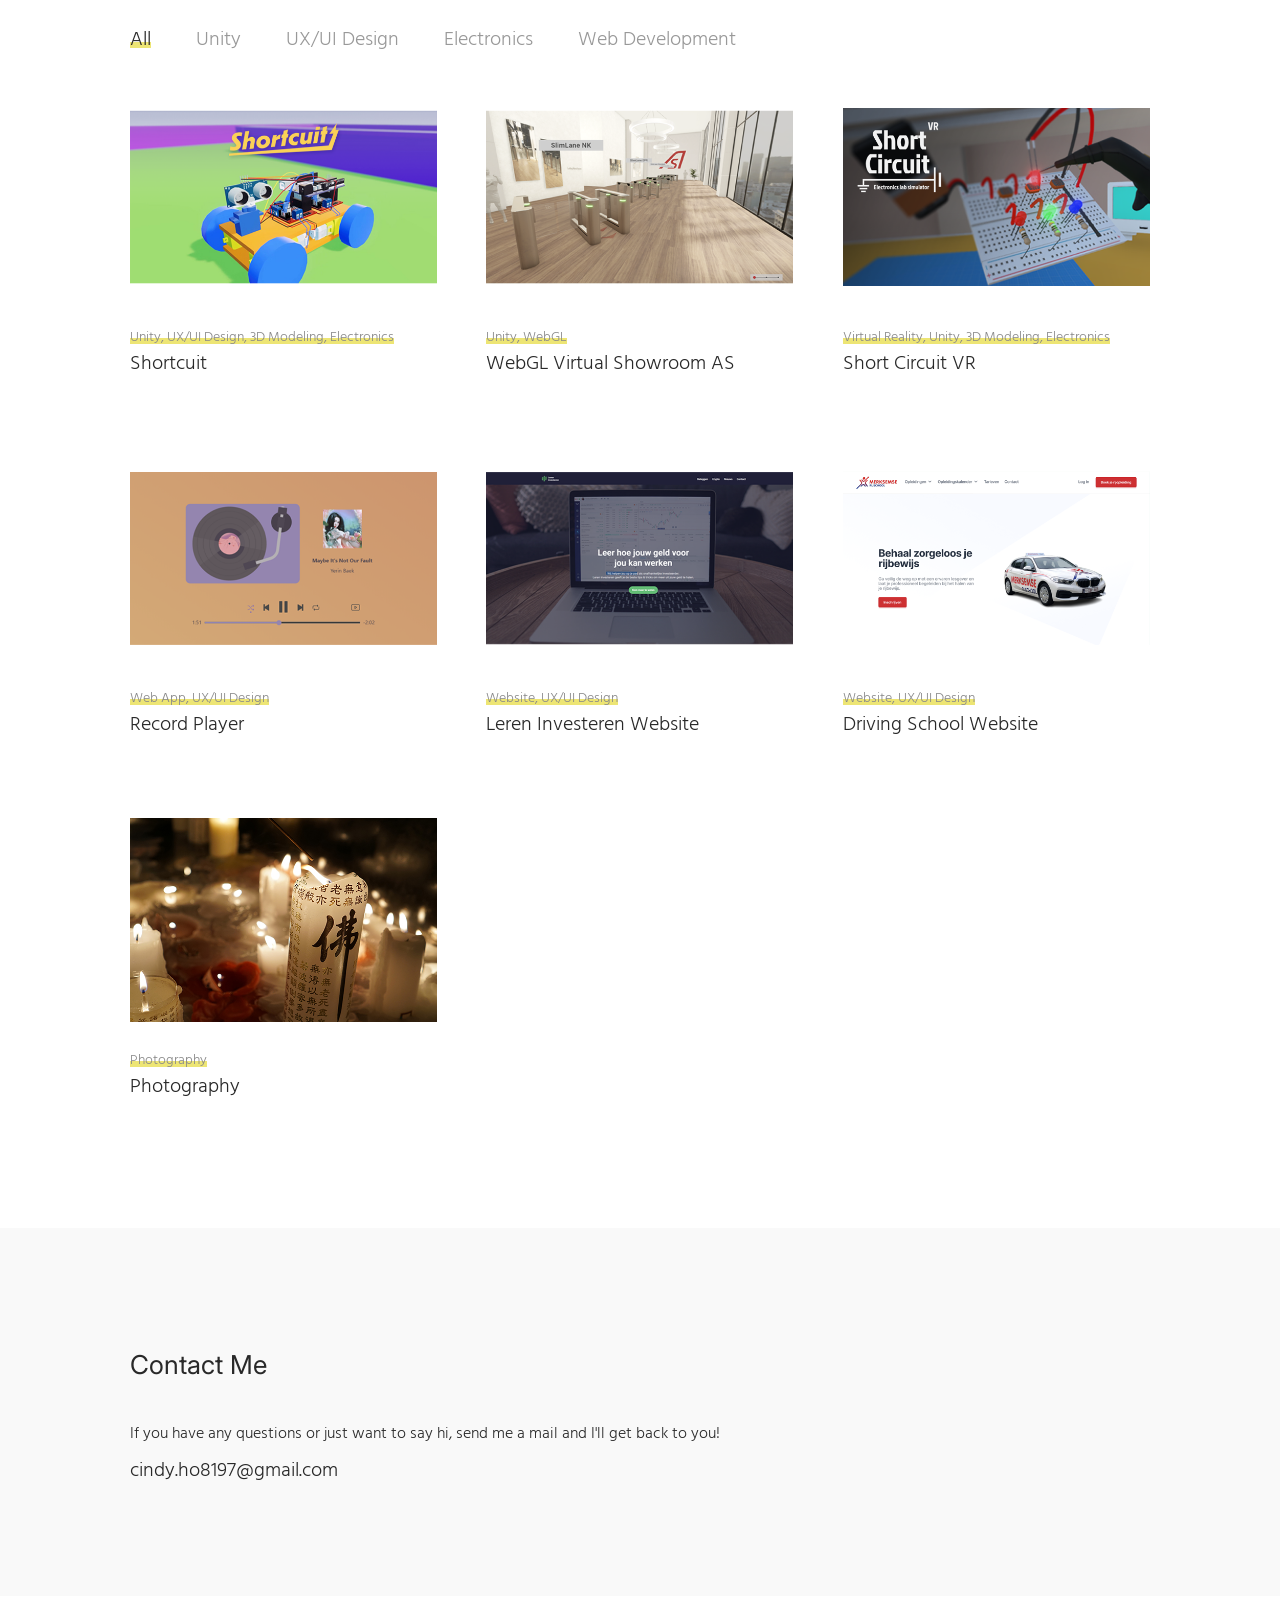
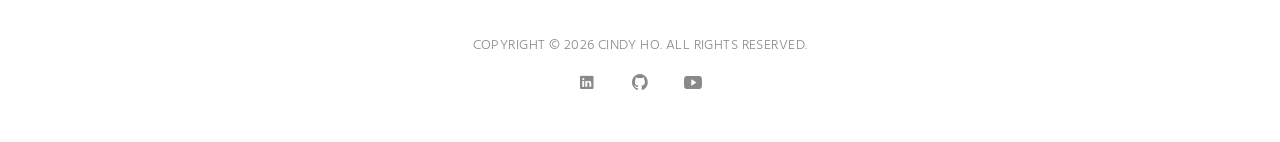
==== commit cb35eb4f: "Replace website work and remove other irrelevant works" ====
--- a/index.html
+++ b/index.html
@@ -110,16 +110,15 @@
                 <div class="col col-m-12 col-t-9 col-d-9">
                   <div class="animated">
                     <p>
-                      Hi! My name is Cindy Ho and I am a 25-year-old technology
-                      enthusiast.
+                      Hi! My name is Cindy Ho and I am a technology enthusiast.
                       <br />
                       My experience in building digital apps has been very broad
                       and I'm always eager <br />
                       to explore new technologies and learn new skills. <br />
                       <br />
                       At the moment, I'd like to focus on front-end development
-                      (ReactJS) as I love the combination <br />of designing and
-                      turning these designs into real projects.
+                      as I love the combination <br />of designing and turning
+                      these designs into real projects.
                     </p>
                     <!--<a href="#" class="btn extra animated" target="_blank">View Resume</a>-->
                   </div>
@@ -511,58 +510,6 @@
                 </div>
               </div>
 
-              <!--Whac-a-mole Ukulele-->
-              <div
-                class="col col-m-12 col-t-5 col-d-4 box-item f-unity f-electronics"
-              >
-                <div class="item animated">
-                  <div class="desc">
-                    <div class="image">
-                      <a href="#popup-ukulele" class="has-popup"
-                        ><img
-                          src="images/works/whac-a-mole-ukelele.jpg"
-                          alt="whac-a-mole with ukelele as controller"
-                      /></a>
-                    </div>
-                    <div class="category">Unity, Electronics</div>
-                    <div class="name">
-                      <a href="#popup-ukulele" class="has-popup"
-                        >Whac-A-Mole Ukulele</a
-                      >
-                    </div>
-                  </div>
-                </div>
-                <div id="popup-ukulele" class="popup-box mfp-fade mfp-hide">
-                  <div class="content">
-                    <div class="video-container image">
-                      <iframe
-                        src="https://www.youtube.com/embed/qykoBwzMkyo"
-                        frameborder="0"
-                        allow="autoplay; encrypted-media"
-                        allowfullscreen
-                      ></iframe>
-                    </div>
-                    <div class="desc">
-                      <div class="category">Unity, Electronics</div>
-                      <h4>Whac-A-Mole Ukulele</h4>
-                      <p>
-                        Project where I use the Arduino UNO and connect it to a
-                        whac-a-mole game in Unity. The controller of the game is
-                        an ukelele. The Arduino UNO detects the
-                        notes(frequencies) of the ukelele and the notes will be
-                        used as the input of the game.
-                      </p>
-                      <a
-                        href="https://github.com/cindyho97/whac-a-mole-ukulele"
-                        target="_blank"
-                        class="btn-overlay"
-                        ><img src="images/icons/github.png" alt="github logo"
-                      /></a>
-                    </div>
-                  </div>
-                </div>
-              </div>
-
               <!--Record Player-->
               <div
                 class="col col-m-12 col-t-5 col-d-4 box-item f-design f-website"
@@ -708,34 +655,40 @@
                 <div class="item animated">
                   <div class="desc">
                     <div class="image">
-                      <a href="#popup-afstamming" class="has-popup"
-                        ><img
-                          src="images/works/afstammingscentrum-main.png"
+                      <a href="#popup-driving" class="has-popup"
+                        ><img
+                          src="images/works/driving-school-main.png"
                           alt="front page of the mockup"
                       /></a>
                     </div>
                     <div class="category">Website, UX/UI Design</div>
                     <div class="name">
-                      <a href="#popup-afstamming" class="has-popup"
-                        >Afstammingscentrum Website</a
+                      <a href="#popup-driving" class="has-popup"
+                        >Driving School Website</a
                       >
                     </div>
                   </div>
                 </div>
-                <div id="popup-afstamming" class="popup-box mfp-fade mfp-hide">
+                <div id="popup-driving" class="popup-box mfp-fade mfp-hide">
                   <div class="content">
                     <div class="rslides_container image">
-                      <ul class="rslides" id="slider-afstamming">
-                        <li>
-                          <img
-                            src="images/works/afstammingscentrum-1.PNG"
+                      <ul class="rslides" id="slider-driving">
+                        <li>
+                          <img
+                            src="images/works/driving-school-1.png"
                             alt="screenshot of homepage part 1"
                           />
                         </li>
                         <li>
                           <img
-                            src="images/works/afstammingscentrum-2.PNG"
+                            src="images/works/driving-school-2.png"
                             alt="screenshot of homepage part 2"
+                          />
+                        </li>
+                        <li>
+                          <img
+                            src="images/works/driving-school-3.png"
+                            alt="screenshot of homepage part 3"
                           />
                         </li>
                       </ul>
@@ -744,70 +697,19 @@
                     <!-- End Carousel -->
                     <div class="desc">
                       <div class="category">Website, UX/UI Design</div>
-                      <h4>Afstammingscentrum Website</h4>
+                      <h4>Driving School Website</h4>
                       <p>
                         Created wireframes and mockups of their home page to
                         improve the flow of the website. This prototype is made
                         in Figma.
                       </p>
                       <a
-                        href="https://www.figma.com/proto/4nYrZEQ55xbILfiMaD32EV/Wireframes-%26-Mockups?node-id=1015%3A712&scaling=scale-down-width&page-id=1009%3A486&starting-point-node-id=1015%3A712"
+                        href="https://www.figma.com/proto/zHn97HoT3GxJK4jAN1OpRx/Driving-School-Website?node-id=1227%3A577&scaling=scale-down-width&page-id=1009%3A486"
                         target="_blank"
                         class="btn-overlay"
                         ><img
                           src="images/icons/link.png"
                           alt="website link logo"
-                      /></a>
-                    </div>
-                  </div>
-                </div>
-              </div>
-
-              <!--Japan Travel Video-->
-
-              <div class="col col-m-12 col-t-4 col-d-4 box-item f-video">
-                <div class="item animated">
-                  <div class="desc">
-                    <div class="image">
-                      <a href="#popup-japan" class="has-popup"
-                        ><img
-                          src="images/works/japan-video.png"
-                          alt="screenshot of a shrine from the japan video"
-                      /></a>
-                    </div>
-                    <div class="category">Video Production</div>
-                    <div class="name">
-                      <a href="#popup-japan" class="has-popup"
-                        >Japan Travel Video</a
-                      >
-                    </div>
-                  </div>
-                </div>
-                <div id="popup-japan" class="popup-box mfp-fade mfp-hide">
-                  <div class="content">
-                    <a
-                      href="https://www.youtube.com/watch?v=4hWAXAk9aZE"
-                      target="_blank"
-                    >
-                      <div class="image">
-                        <img
-                          src="images/works/japan-video-youtube.png"
-                          alt="thumbnail of japan travel video"
-                        />
-                      </div>
-                    </a>
-                    <div class="desc">
-                      <div class="category">Video Production</div>
-                      <h4>Japan Travel Video</h4>
-                      <p>
-                        A compilation of my trip with my friends in Japan. I did
-                        the color grading and editing in Adobe Premiere Pro.
-                      </p>
-                      <a
-                        href="https://www.youtube.com/4hWAXAk9aZE"
-                        target="_blank"
-                        class="btn-overlay"
-                        ><img src="images/icons/youtube.png" alt="youtube logo"
                       /></a>
                     </div>
                   </div>
@@ -1064,7 +966,7 @@
         namespace: "centered-btns",
       });
 
-      $("#slider-afstamming").responsiveSlides({
+      $("#slider-driving").responsiveSlides({
         auto: false,
         pager: true,
         nav: true,
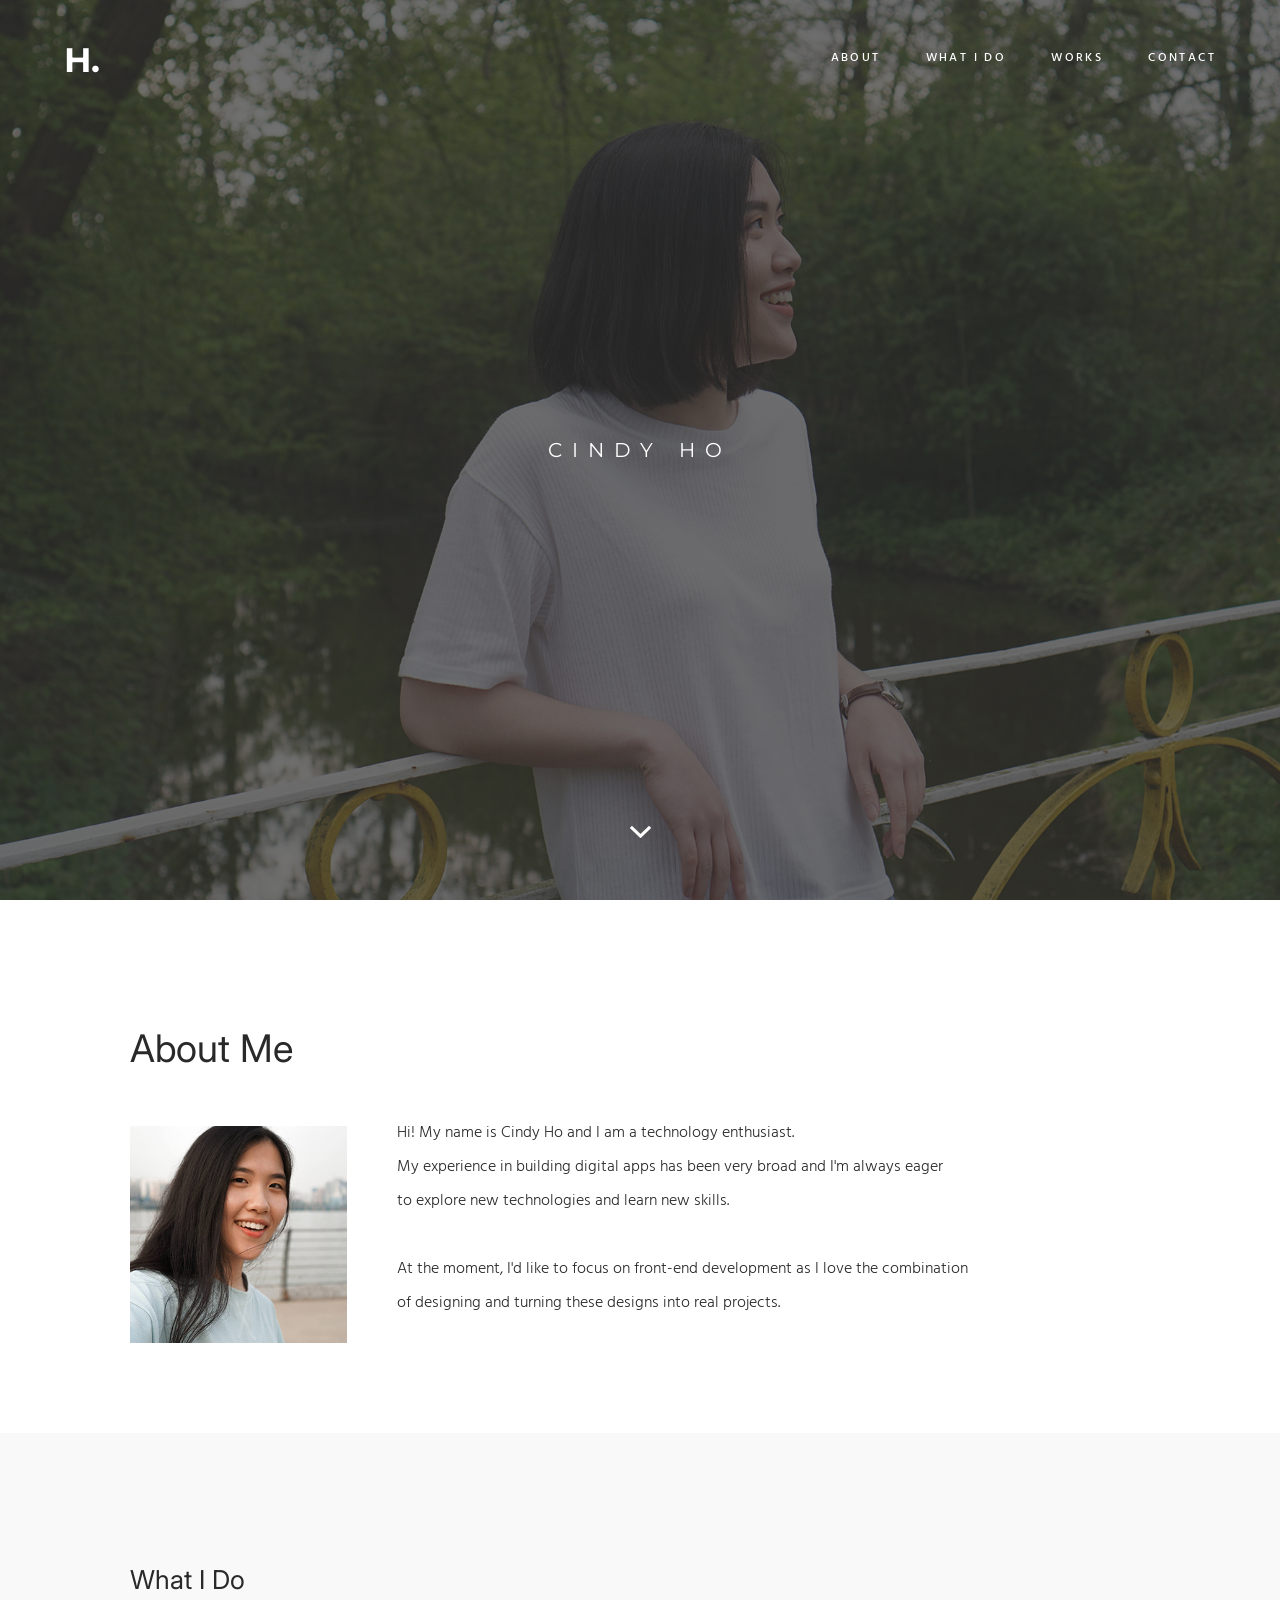
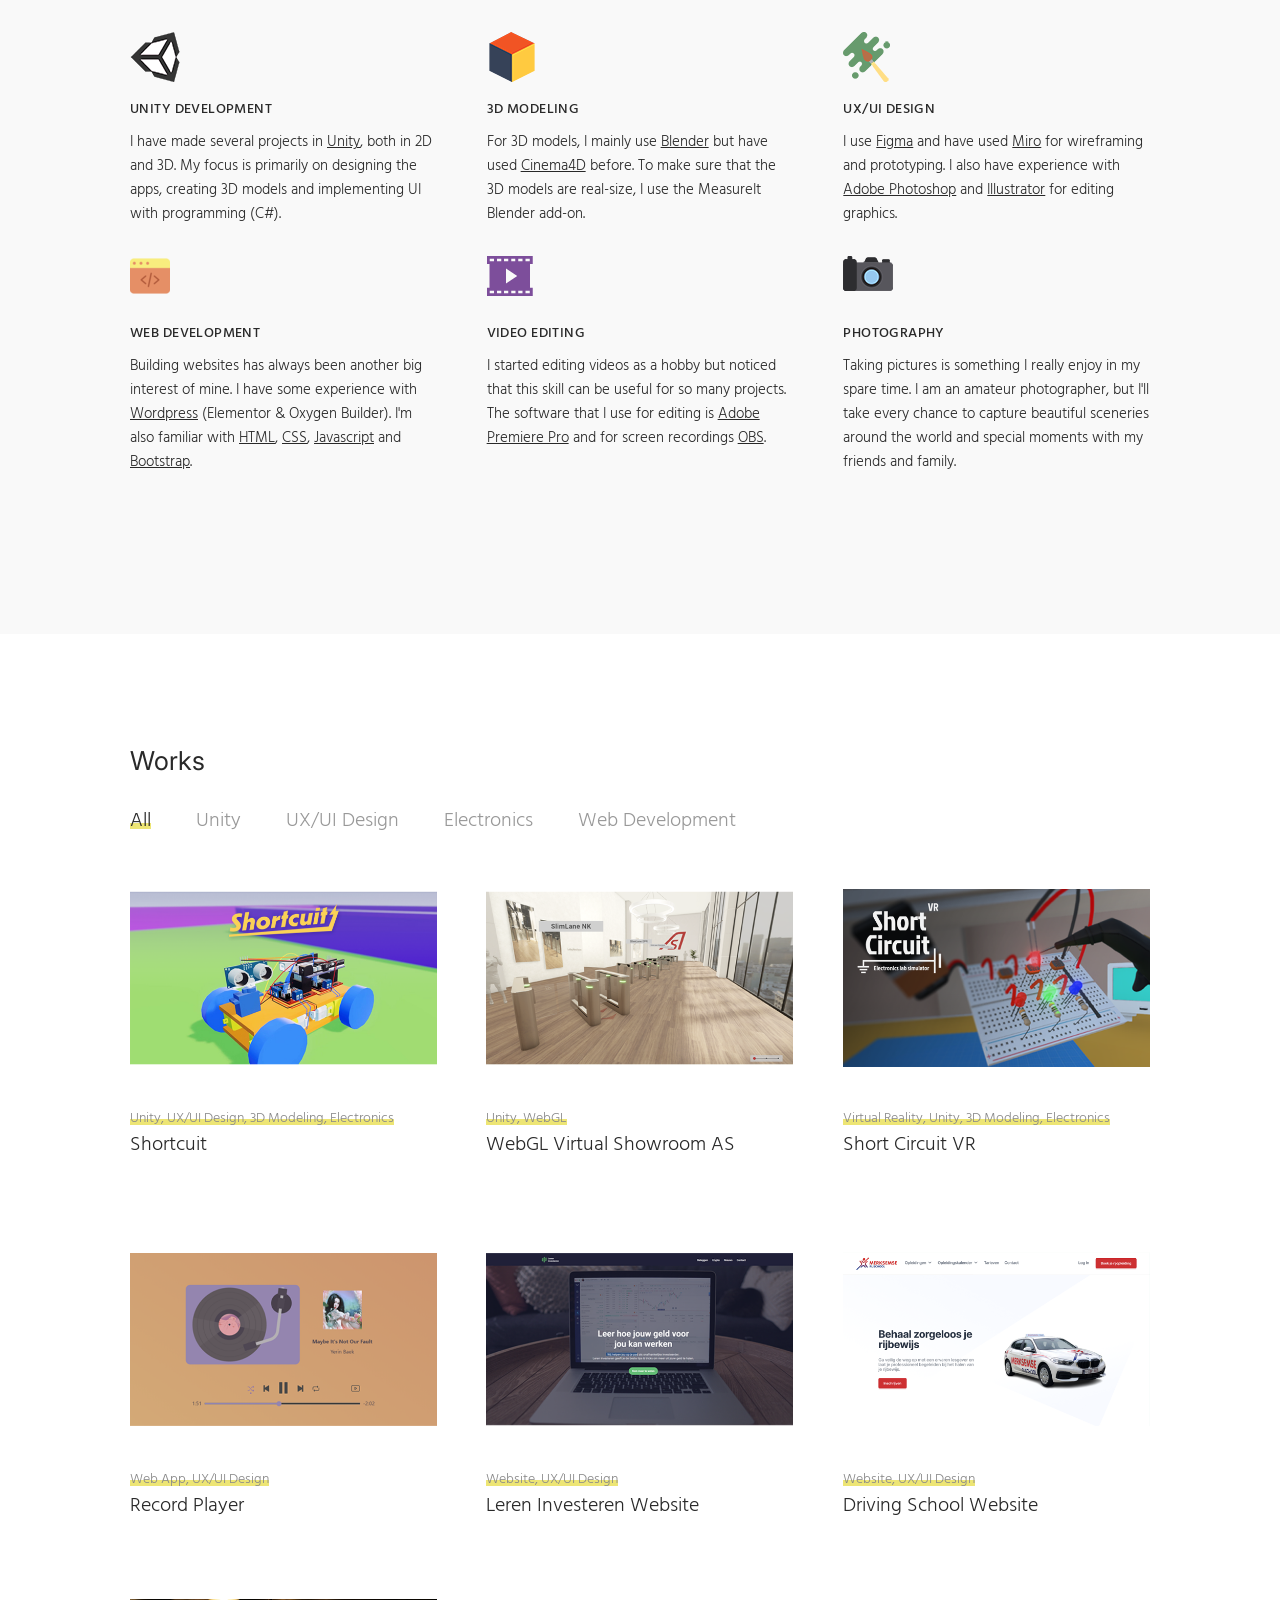
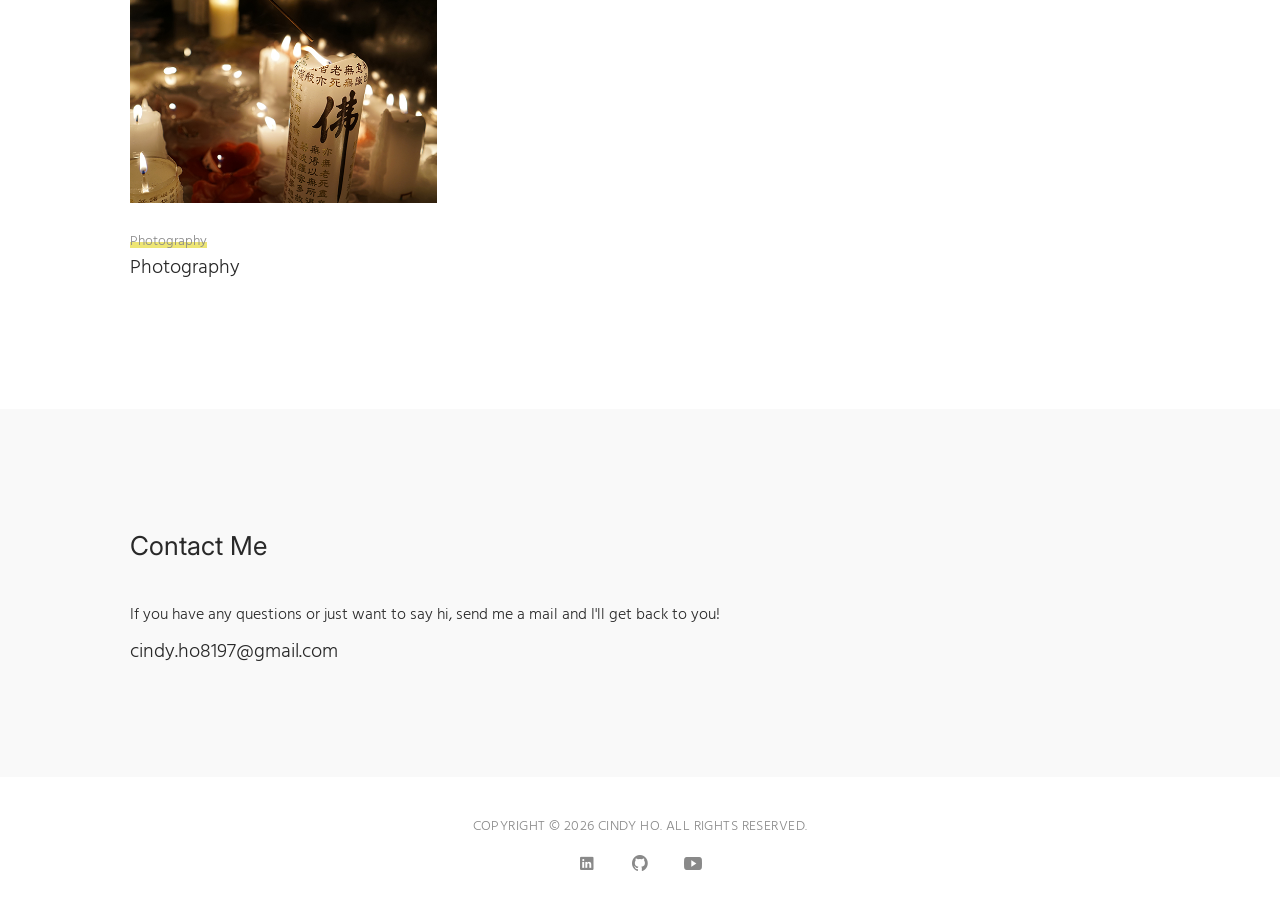
==== commit 605c2a9e: "Update date and remove experience section" ====
--- a/index.html
+++ b/index.html
@@ -128,13 +128,14 @@
           </div>
         </div>
 
+        <!--
         <div class="section align-left" id="experience-section">
           <div class="fw">
             <div class="titles animated">
               <div class="title">Experience</div>
               <div class="experience-block">
                 <h6>Co-Founder - KoiJam</h6>
-                <p class="experience-year">Oct 2019 - Present</p>
+                <p class="experience-year">Oct 2019 - Sep 2022</p>
                 <ul class="experience-list">
                   <li>
                     Developed and released a game demo that schools and beginner
@@ -189,7 +190,7 @@
             </div>
           </div>
         </div>
-
+        -->
         <!-- Section Services -->
         <div class="section services gray align-left" id="services-section">
           <div class="fw">
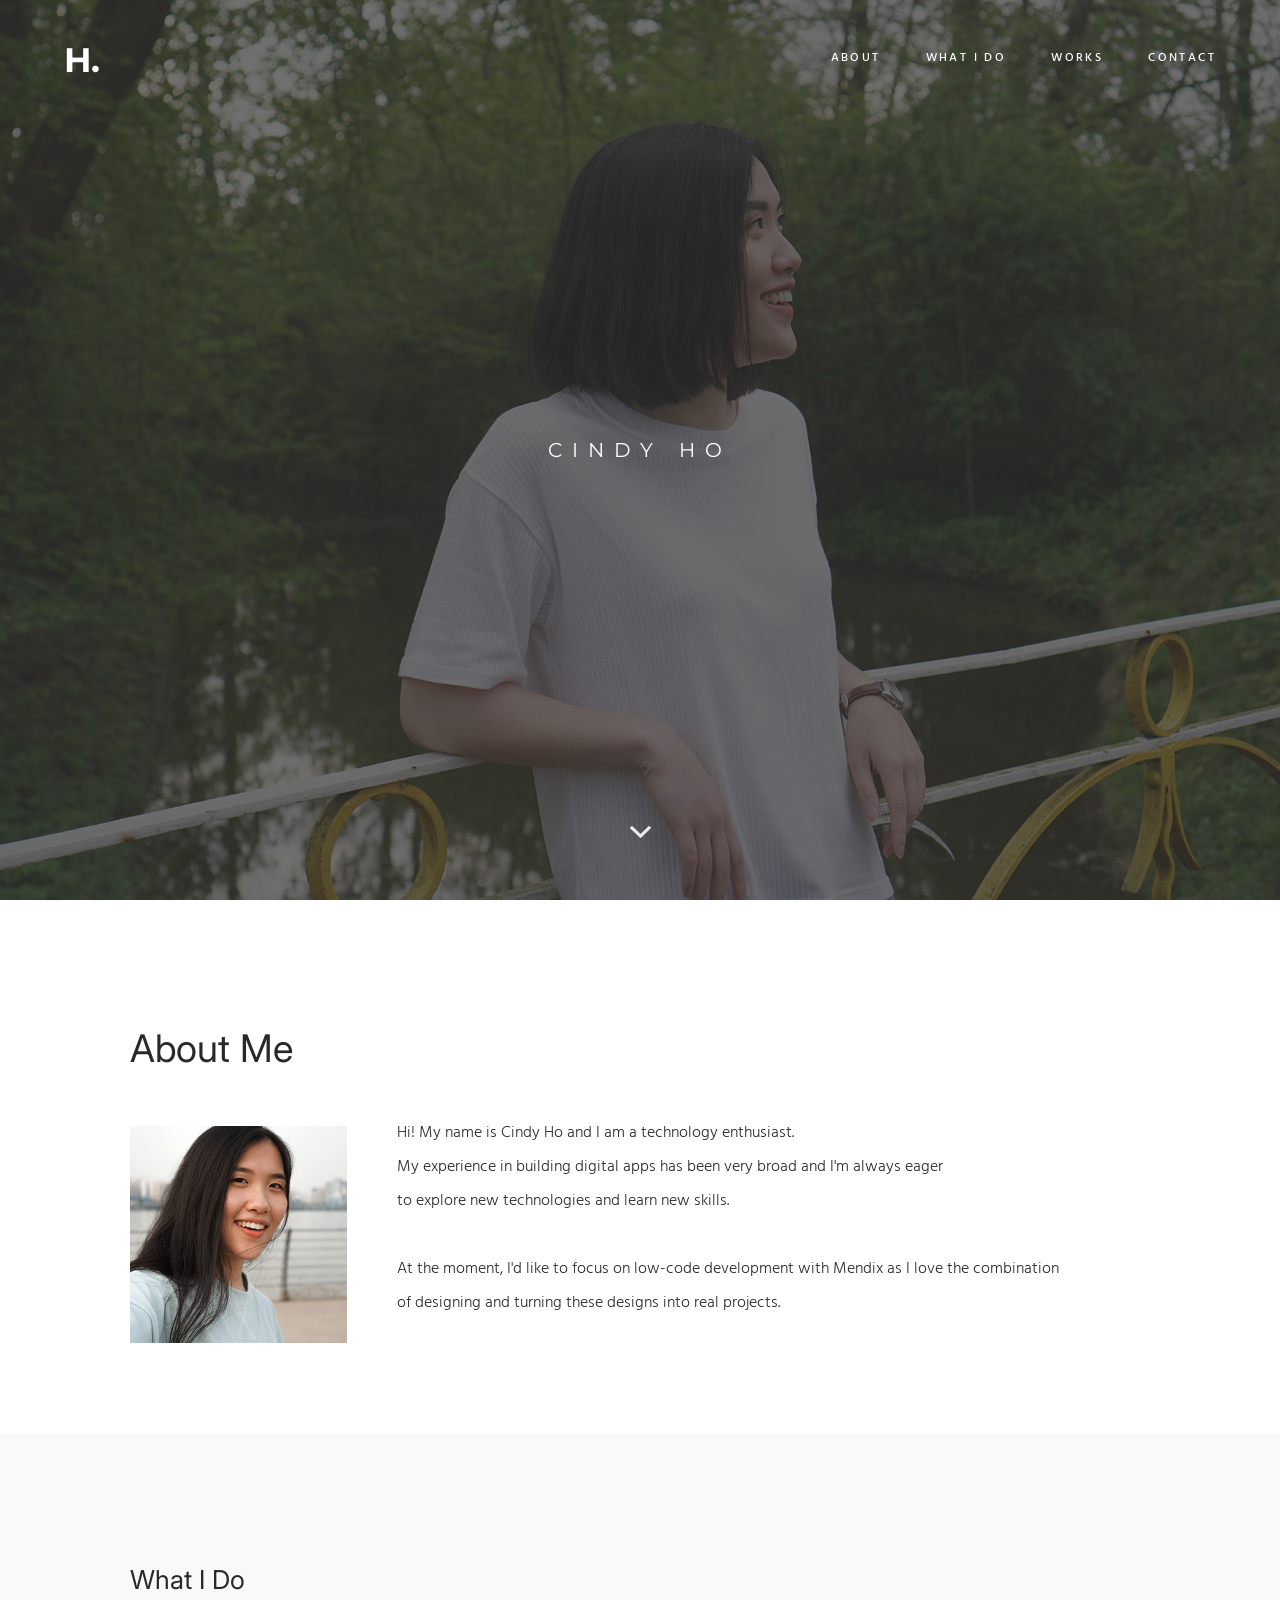
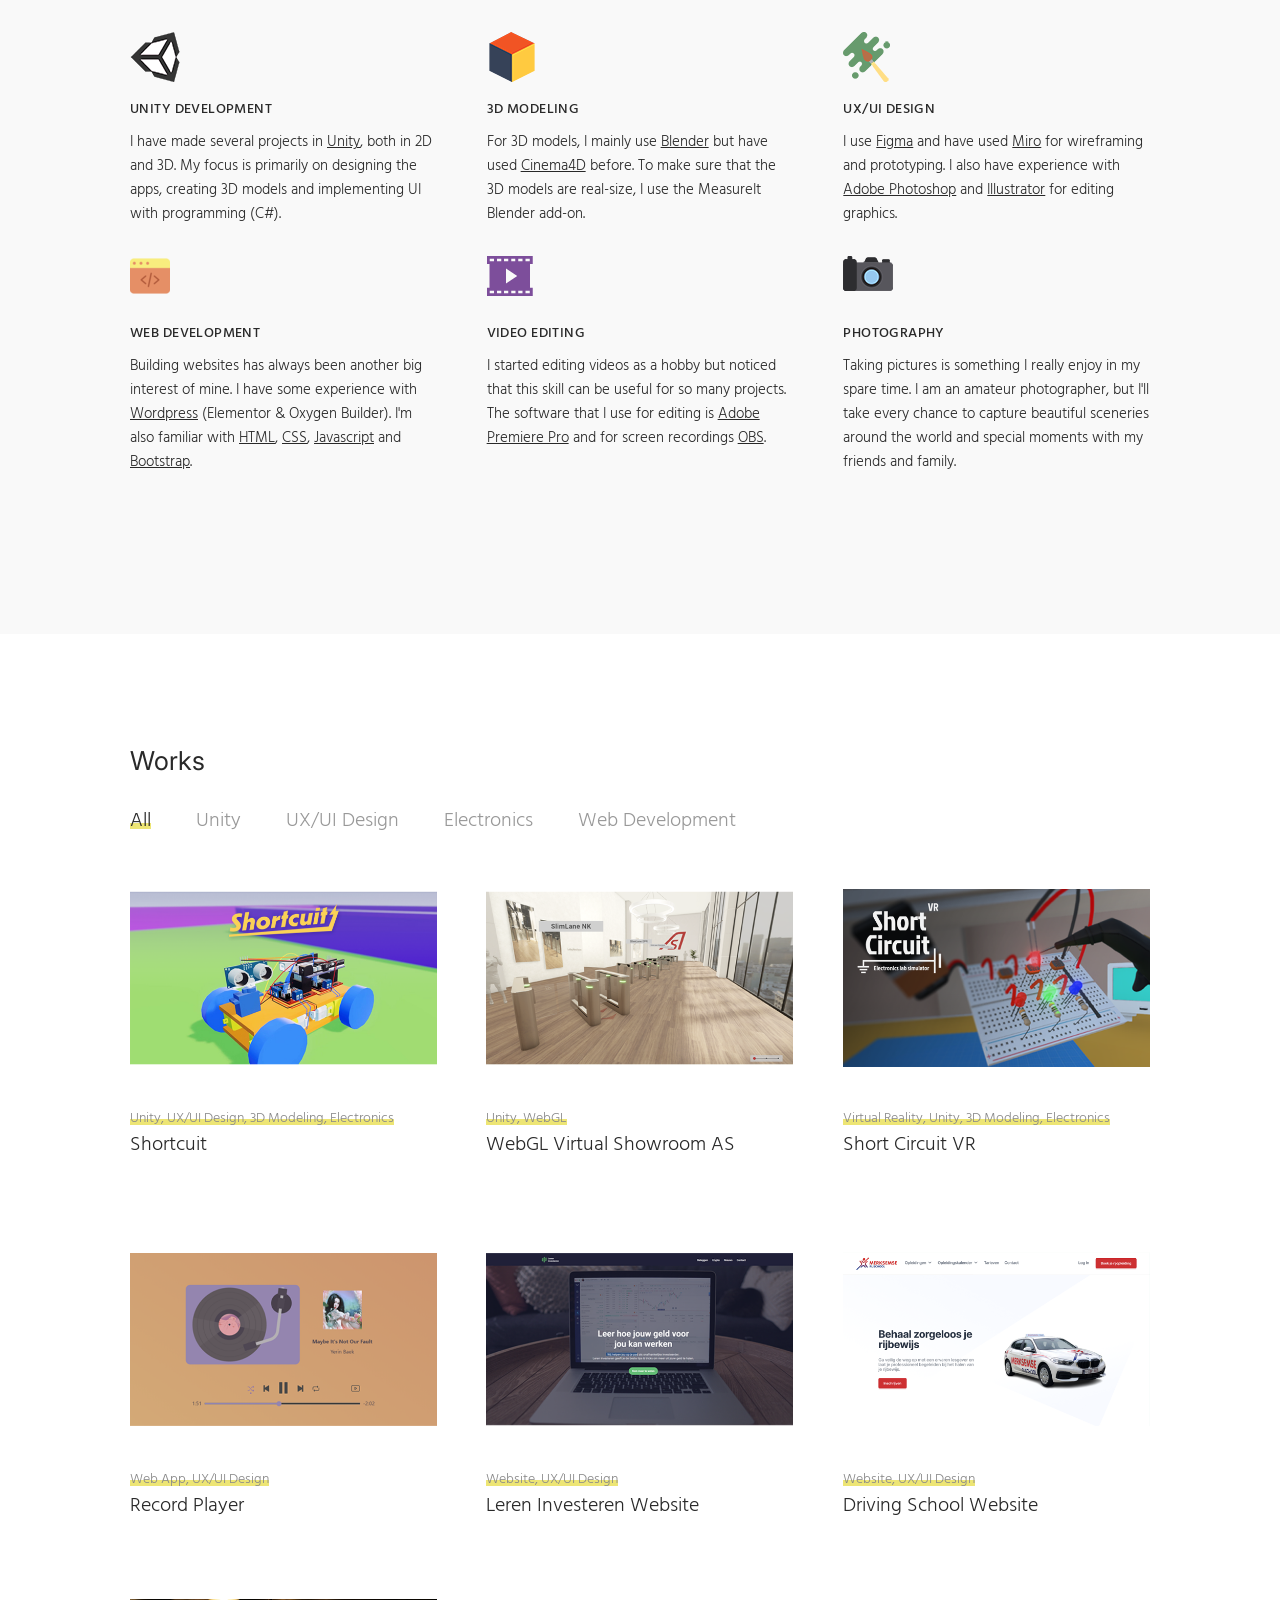
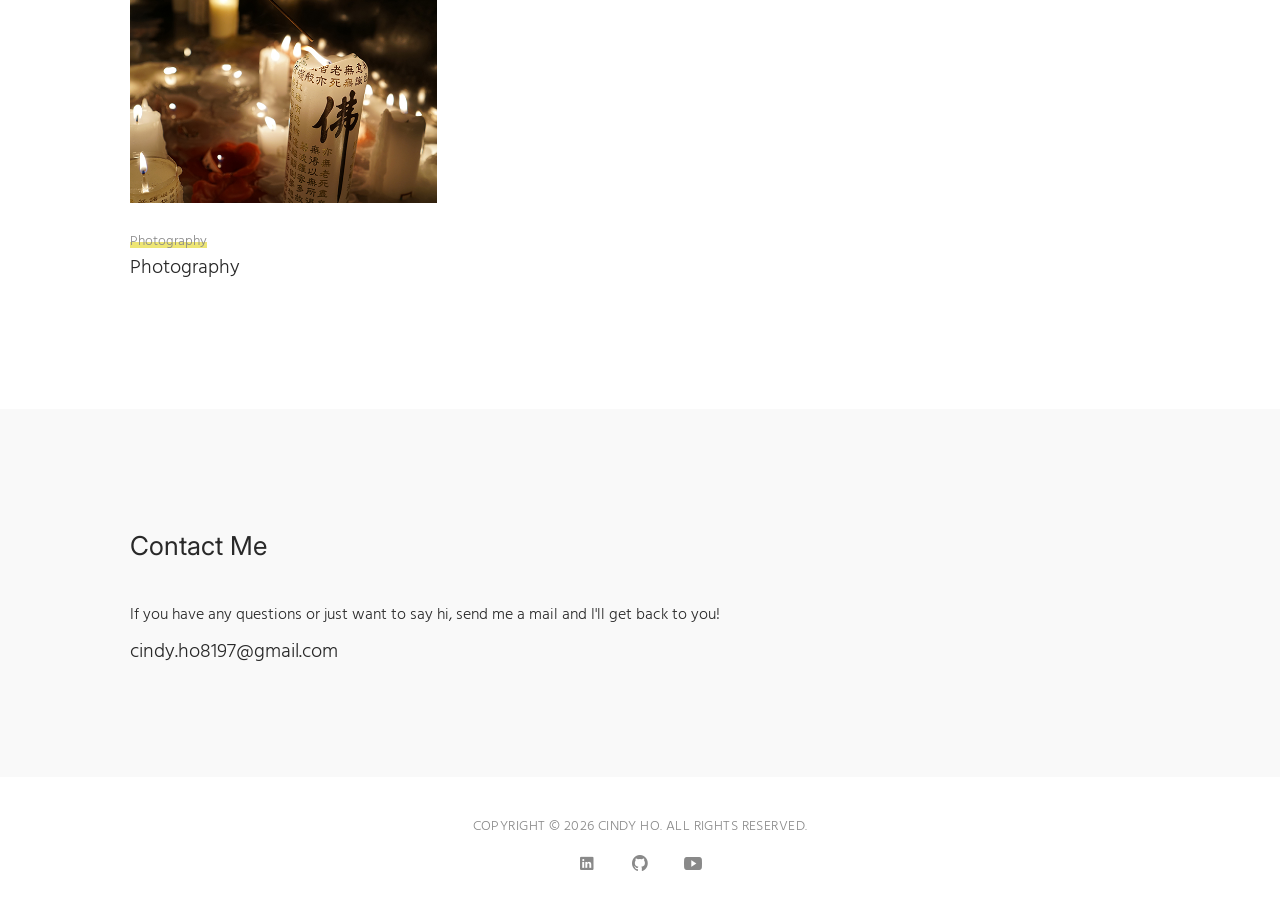
==== commit 19e36251: "Update bio text" ====
--- a/index.html
+++ b/index.html
@@ -116,9 +116,9 @@
                       and I'm always eager <br />
                       to explore new technologies and learn new skills. <br />
                       <br />
-                      At the moment, I'd like to focus on front-end development
-                      as I love the combination <br />of designing and turning
-                      these designs into real projects.
+                      At the moment, I'd like to focus on low-code development
+                      with Mendix as I love the combination <br />of designing
+                      and turning these designs into real projects.
                     </p>
                     <!--<a href="#" class="btn extra animated" target="_blank">View Resume</a>-->
                   </div>
